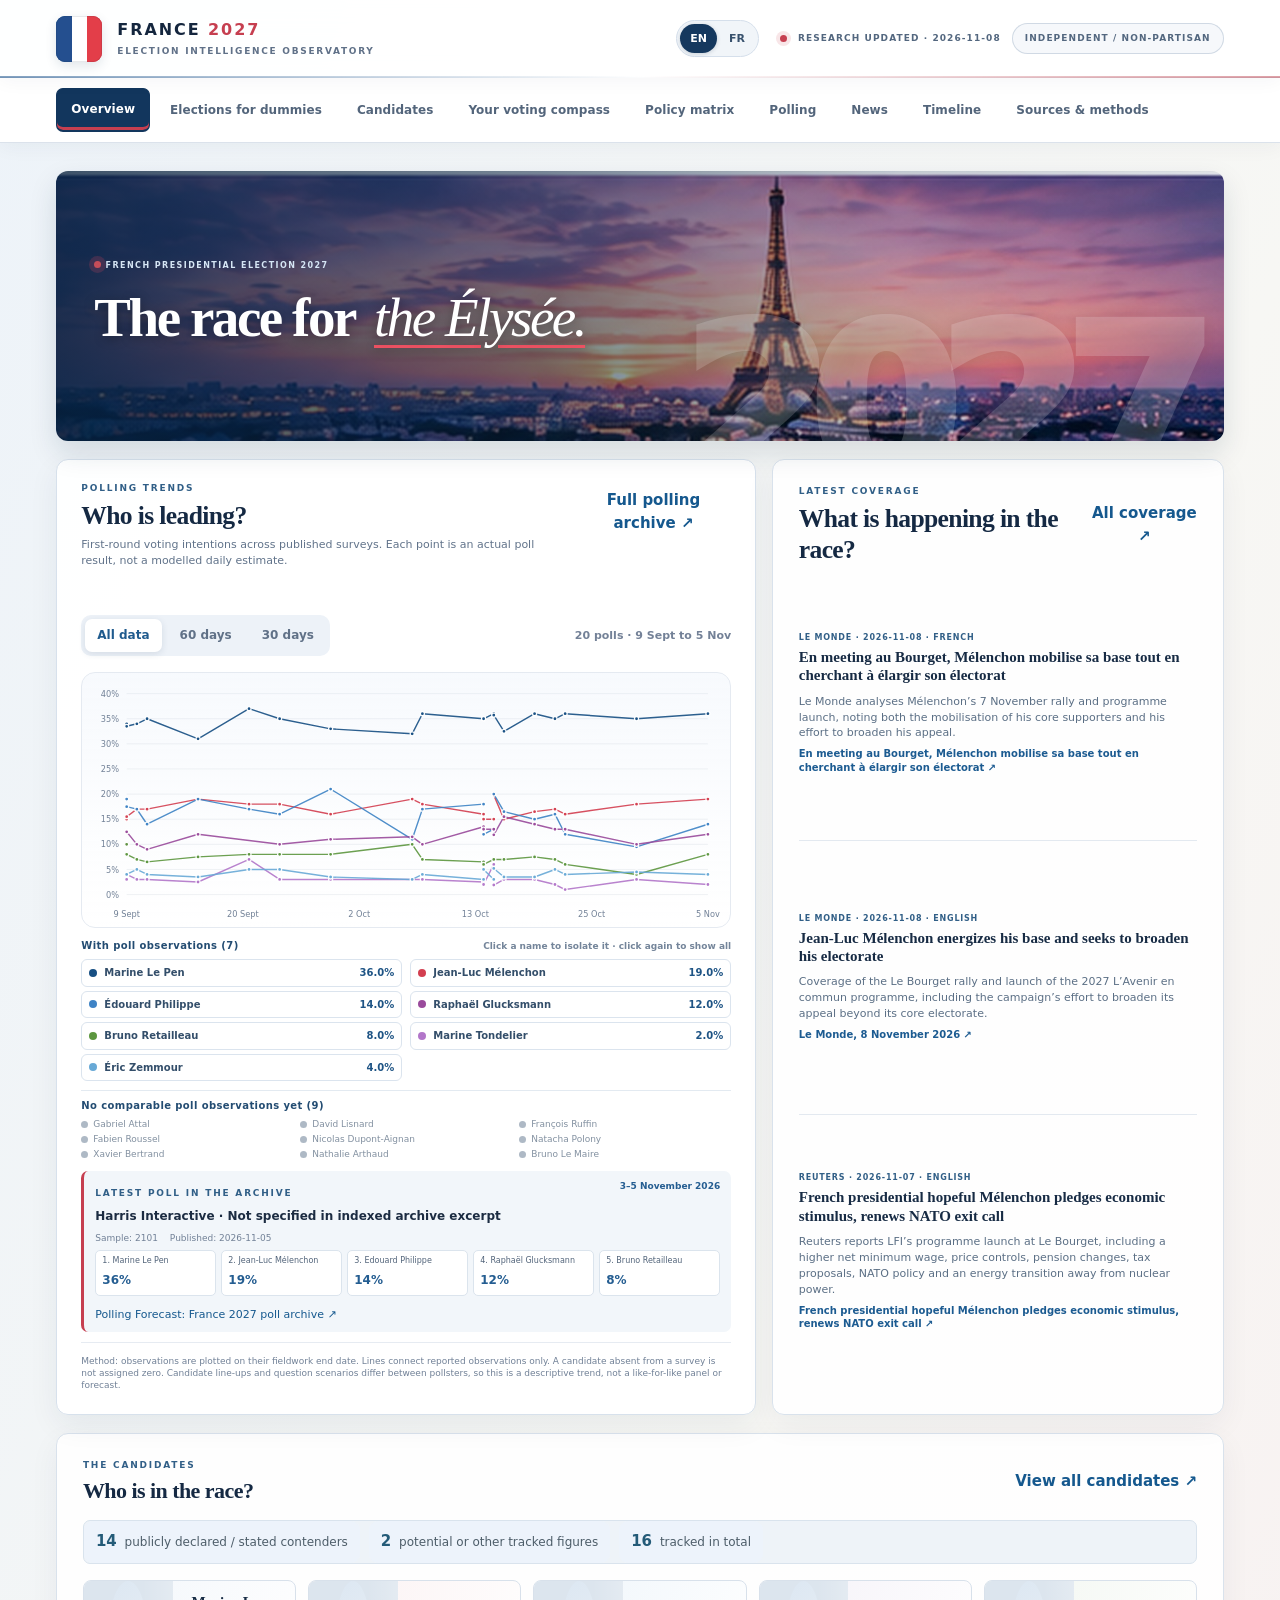
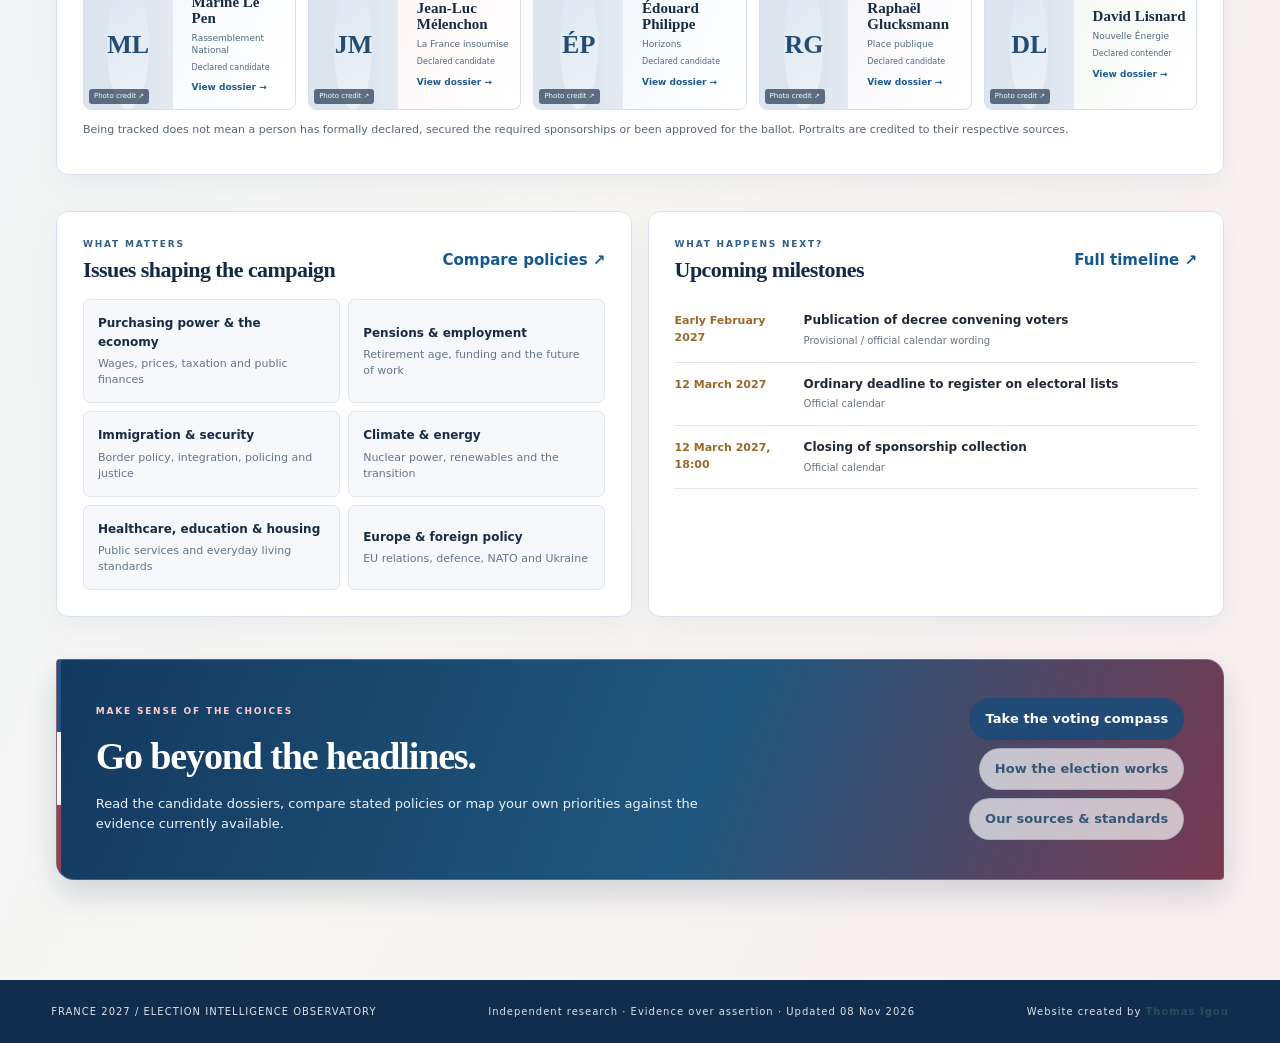
==== index.html @ 443544d3 "Add files via upload" ====
<!doctype html>
<html lang="en">
<head>
<meta charset="utf-8"><meta name="viewport" content="width=device-width,initial-scale=1">
<meta name="theme-color" content="#f3f0e9"><meta name="description" content="Independent, non-partisan research on the 2027 French presidential election.">
<title>France 2027 | Election Intelligence Observatory</title><link rel="stylesheet" href="styles.css">
</head>
<body>
<header class="top"><a class="brand" href="#"><span class="brand-mark" aria-label="French flag"><i></i><i></i><i></i></span><span class="brand-copy">FRANCE <b>2027</b><small>ELECTION INTELLIGENCE OBSERVATORY</small></span></a><div class="top-right"><div class="language-toggle" role="group" aria-label="Language"><button type="button" class="lang-choice active" data-lang="en" aria-pressed="true">EN</button><button type="button" class="lang-choice" data-lang="fr" aria-pressed="false">FR</button></div><span class="live-dot"></span><span class="updated" id="updated">LOADING RESEARCH…</span><span class="top-tag">INDEPENDENT / NON-PARTISAN</span></div></header>
<nav class="nav" aria-label="Main navigation">
<button class="active" data-tab="overview">Overview</button><button data-tab="dummies">Elections for dummies</button><button data-tab="candidates">Candidates</button><button data-tab="compass">Your voting compass</button><button data-tab="policies">Policy matrix</button><button data-tab="polls">Polling</button><button data-tab="news">News</button><button data-tab="timeline">Timeline</button><button data-tab="sources">Sources & methods</button>
</nav>
<main>

<section id="overview" class="page active">
<section class="hero concept-hero"><div class="hero-copy">
<div class="eyebrow"><span class="signal"></span> FRENCH PRESIDENTIAL ELECTION 2027</div>
<h1>The race for <em>the Élysée.</em></h1>
<div class="hero-meta"><span>🇫🇷 FRANCE</span><span id="overview-snapshot">RESEARCH SNAPSHOT · 08 NOV 2026</span><span id="count-candidates">16 candidates tracked</span></div>
<div class="hero-actions"><button class="primary" data-tab="compass">Take the voting compass ↗</button><button class="secondary" data-tab="candidates">Explore candidates</button></div>
<div class="hero-signoff">ANALYSIS. CONTEXT. CLARITY.</div>
</div><div class="hero-visual" aria-label="Paris and the French presidential election">
<div class="hero-visual-caption"><span>PARIS</span><span>THE ROAD TO THE ÉLYSÉE</span></div>
<div class="hero-visual-mark">2027</div>
<div class="hero-visual-bottom"><span>18 APRIL 2027</span><i></i><span>THE FIRST ROUND</span></div>
</div></section>
  <div id="overview-kpis" class="overview-kpis"></div>
<div class="overview-lead-grid">
  <section class="overview-panel overview-poll-chart-panel">
    <div class="section-head"><div><div class="eyebrow">POLLING TRENDS</div><h2>Who is leading?</h2><p class="poll-chart-subtitle">First-round voting intentions across published surveys. Each point is an actual poll result, not a modelled daily estimate.</p></div><button class="text-button" data-tab="polls">Full polling archive ↗</button></div>
    <div class="poll-chart-toolbar"><div class="poll-range-controls" role="group" aria-label="Chart date range"><button class="active" data-poll-range="all">All data</button><button data-poll-range="60">60 days</button><button data-poll-range="30">30 days</button></div><span id="poll-chart-count" class="poll-chart-count"></span></div>
    <div id="overview-poll-chart" class="overview-poll-chart" aria-label="Interactive polling trend chart"></div>
    <div id="overview-poll-legend" class="overview-poll-legend"></div>
    <div id="overview-latest-poll" class="overview-latest-poll"></div>
    <p class="poll-chart-method">Method: observations are plotted on their fieldwork end date. Lines connect reported observations only. A candidate absent from a survey is not assigned zero. Candidate line-ups and question scenarios differ between pollsters, so this is a descriptive trend, not a like-for-like panel or forecast.</p>
  </section>
  <section class="overview-panel overview-lead"><div class="section-head"><div><div class="eyebrow">LATEST COVERAGE</div><h2>What is happening in the race?</h2></div><button class="text-button" data-tab="news">All coverage ↗</button></div><div id="overview-latest" class="overview-latest"></div></section>
</div>

  <section class="overview-panel overview-candidate-panel"><div class="section-head"><div><div class="eyebrow">THE CANDIDATES</div><h2>Who is in the race?</h2></div><button class="text-button" data-tab="candidates">View all candidates ↗</button></div><div id="overview-candidate-summary" class="overview-status-strip"></div><div id="overview-candidates" class="overview-candidates"></div><p class="small muted">Being tracked does not mean a person has formally declared, secured the required sponsorships or been approved for the ballot. Portraits are credited to their respective sources.</p></section>
  <div class="overview-lower-grid">
    <section class="overview-panel"><div class="section-head"><div><div class="eyebrow">WHAT MATTERS</div><h2>Issues shaping the campaign</h2></div><button class="text-button" data-tab="policies">Compare policies ↗</button></div><div class="overview-issues">
      <button data-tab="policies"><b>Purchasing power & the economy</b><span>Wages, prices, taxation and public finances</span></button>
      <button data-tab="policies"><b>Pensions & employment</b><span>Retirement age, funding and the future of work</span></button>
      <button data-tab="policies"><b>Immigration & security</b><span>Border policy, integration, policing and justice</span></button>
      <button data-tab="policies"><b>Climate & energy</b><span>Nuclear power, renewables and the transition</span></button>
      <button data-tab="policies"><b>Healthcare, education & housing</b><span>Public services and everyday living standards</span></button>
      <button data-tab="policies"><b>Europe & foreign policy</b><span>EU relations, defence, NATO and Ukraine</span></button>
    </div></section>
    <section class="overview-panel"><div class="section-head"><div><div class="eyebrow">WHAT HAPPENS NEXT?</div><h2>Upcoming milestones</h2></div><button class="text-button" data-tab="timeline">Full timeline ↗</button></div><div id="overview-events" class="overview-events"></div></section>
  </div>
  <section class="overview-cta"><div><div class="eyebrow">MAKE SENSE OF THE CHOICES</div><h2>Go beyond the headlines.</h2><p>Read the candidate dossiers, compare stated policies or map your own priorities against the evidence currently available.</p></div><div class="overview-cta-actions"><button class="primary" data-tab="compass">Take the voting compass</button><button class="secondary" data-tab="dummies">How the election works</button><button class="secondary" data-tab="sources">Our sources & standards</button></div></section>
</section>
<section id="dummies" class="page"><div class="section-head"><div><div class="eyebrow">THE SHORT VERSION</div><h2>Elections for dummies</h2><p>A plain-English guide for first-time voters and anyone who wants the basics without political jargon.</p></div><span class="pill">Beginner friendly</span></div><article class="card"><h3>1. What is this election?</h3><p>France is choosing its next president. Emmanuel Macron cannot run for a third consecutive term. The president is elected directly by voters, not chosen by parliament.</p><h3>2. How does voting work?</h3><p>It normally takes two rounds. In round one, voters choose from all the candidates. If nobody gets more than half of the valid votes, the two candidates with the most votes go to round two. Everyone votes again, and the candidate with more votes wins.</p><h3>3. When is it?</h3><p>The first round is scheduled for <b>18 April 2027</b> and the second round for <b>2 May 2027</b>. Some overseas French territories vote the day before because of time zones.</p><h3>4. Who is allowed to vote?</h3><p>You must be a French citizen, at least 18 years old by the relevant date, and registered on the electoral roll. The ordinary registration deadline for this election is <b>12 March 2027</b>. Special cases can have different rules.</p><h3>5. Why do candidates need 500 signatures?</h3><p>Before someone can appear on the presidential ballot, they need support from at least 500 elected officials, such as mayors and parliamentarians. These are called <b>parrainages</b> or sponsorships. They must come from at least 30 different departments or overseas territories, and no more than 50 can come from any one of them. A candidate saying “I have 500 promises” is not the same as having 500 signatures officially validated.</p><h3>6. What does the president actually do?</h3><p>The president represents France, appoints the prime minister, has an important role in foreign affairs and defence, can call certain elections, and signs laws. But the president does not govern alone. The government and parliament make laws and manage much of domestic policy. If the president and parliamentary majority come from opposing political camps, they must share power. This is called <b>cohabitation</b>.</p><h3>7. What are the big issues in this campaign?</h3><ul><li><b>Cost of living:</b> wages, prices, taxes and household budgets.</li><li><b>Pensions:</b> when people can retire and how the system is paid for.</li><li><b>Immigration:</b> who can come to France, residency rules and integration.</li><li><b>Security:</b> policing, crime and the justice system.</li><li><b>Climate and energy:</b> nuclear power, renewables, transport and emissions.</li><li><b>Europe and the world:</b> France’s role in the EU, NATO, Ukraine and international conflicts.</li><li><b>Public services:</b> schools, hospitals, housing and transport.</li></ul><h3>8. How do I understand the candidates?</h3><p>Start with what each candidate has actually promised. A party’s old manifesto, a politician’s past job and a new campaign promise are three different things. This observatory labels the evidence and links to the original reporting or documents.</p><h3>9. What do opinion polls tell us?</h3><p>A poll asks a sample of people how they might vote. It is a snapshot, not a prediction. Polls can change, and results depend on who is included in the question, how it is asked and when it is asked. A candidate missing from a poll was not necessarily polling at zero.</p><h3>10. What happens next?</h3><p>Campaigns continue, candidates seek sponsorships, the Constitutional Council publishes the final list, and the official campaign period begins. The final ballot list is not settled until the official process is complete.</p><div class="notice">The guide explains the process, not who anyone should vote for. Dates and rules are based on the French government’s published election calendar and may be updated by official decree.</div><p><a href="https://www.info.gouv.fr/actualite/election-presidentielle-2027" target="_blank" rel="noopener">Read the official government guide ↗</a></p></article></section><section id="candidates" class="page"><div class="section-head"><div><div class="eyebrow">WHO IS RUNNING?</div><h2>Candidate directory</h2><p>Campaign announcements and official ballot qualification are separate. Every prospective candidate must meet the same statutory requirements; the Constitutional Council publishes the definitive list.</p></div></div><input id="candidate-search" class="search" placeholder="Search candidate, party or orientation…" autocomplete="off"><div id="candidate-list" class="candidate-grid"></div></section>
<section id="compass" class="page"><div class="section-head"><div><div class="eyebrow">YOUR PRIORITIES, MAPPED</div><h2>Your voting compass</h2><p>Answer a short set of policy questions to see which tracked candidates have publicly stated positions closest to yours. This is a research tool, not a voting recommendation.</p></div><span class="pill">Evidence-led · Non-partisan</span></div>
<article class="card compass-intro"><h3>How it works</h3><p>Choose the position closest to your view on each issue, then set how important that issue is to you. Candidates are matched only where a relevant, attributable position has been recorded. Unknown positions are left out rather than guessed.</p><p class="muted small">The questionnaire covers the major issues in the election. Candidate matching is calculated only for questions where the observatory has comparable, attributable evidence; evidence gaps are shown openly rather than filled with guesses.</p></article>
<p id="compass-stage-note" class="muted small">Standard compass: 24 questions across all 12 policy areas. You can continue to the full 36-question version when you finish.</p><div id="compass-questions" class="compass-questions"></div><div class="compass-actions"><button id="compass-continue" class="secondary">Continue to the full 36-question compass</button><button id="compass-results" class="primary">Show my matches</button><button id="compass-reset" class="secondary">Reset answers</button></div><div id="compass-output" aria-live="polite"></div>
</section>
<section id="policies" class="page"><div class="section-head"><div><div class="eyebrow">WHAT DO THEY PROPOSE?</div><h2>Policy comparison</h2><p>Compare attributed, sourced positions across policy areas. Empty cells mean evidence has not yet been entered, not that a candidate has no position.</p></div></div><div class="filters policy-filter-toolbar"><label class="policy-select-wrap"><span class="filter-label">FILTER BY POLICY AREA</span><span class="select-control"><span class="filter-icon" aria-hidden="true">▦</span><select id="policy-topic"><option value="">All policy areas</option><option>Economy & taxation</option><option>Employment & pensions</option><option>Immigration & integration</option><option>Security & justice</option><option>Energy & climate</option><option>EU & euro</option><option>Foreign policy & defence</option><option>Education, health & housing</option><option>Institutions</option></select><span class="select-chevron" aria-hidden="true">⌄</span></span></label><label class="policy-search-wrap"><span class="filter-label">SEARCH POSITIONS</span><span class="search-control"><span class="filter-icon" aria-hidden="true">⌕</span><input id="policy-search" placeholder="Search a candidate, issue or proposal…" autocomplete="off"></span></label></div><div id="policy-list" class="table-wrap"></div></section>
<section id="polls" class="page"><div class="section-head"><div><div class="eyebrow">PUBLIC OPINION</div><h2>Polling archive & trends</h2><p>Individual polls are kept separate from polling averages and unlike scenarios are never blended.</p></div></div><div id="poll-trend" class="poll-trend"></div><h3>Individual poll archive</h3><p class="muted small">Historical observations from the project research workbook. Each poll is a specific candidate scenario; blanks mean not tested or not reported, never zero.</p><div id="poll-list" class="table-wrap"></div></section>
<section id="news" class="page"><div class="section-head"><div><div class="eyebrow">THE CAMPAIGN, IN CONTEXT</div><h2>News archive</h2><p>French and English coverage, with publication dates, summaries and links to the original articles.</p></div></div><p class="notice">Coverage is intentionally multi-source: French national and regional reporting, public broadcasters, wire services and international outlets. Articles are linked individually; the outlet directory and editorial checks are explained under Sources & methods.</p><div class="filters"><input id="news-search" placeholder="Search headlines, topics or publishers…"><select id="news-language"><option value="">All languages</option><option>French</option><option>English</option></select></div><div id="news-list" class="news-grid"></div></section>
<section id="timeline" class="page"><div class="section-head"><div><div class="eyebrow">OFFICIAL MILESTONES</div><h2>Election timeline</h2><p>Baseline from the French government's published 2027 election calendar. Provisional dates are labelled.</p></div><a class="source-link" href="https://www.info.gouv.fr/actualite/election-presidentielle-2027" target="_blank" rel="noopener">Official government calendar ↗</a></div><div id="timeline-list" class="timeline"></div></section>
<section id="sources" class="page"><div class="section-head"><div><div class="eyebrow">TRANSPARENCY</div><h2>Sources & methodology</h2><p>Every factual claim should be traceable to its source and date.</p></div></div><div id="source-list" class="source-grid"></div><article class="card" id="editorial-standards"></article><article class="card"><h3>Evidence labels</h3><ul class="rules"><li><b>Official:</b> government, Constitutional Council, candidate's own programme or party document.</li><li><b>Direct statement:</b> speech, debate, interview or social post, with date and context.</li><li><b>News report:</b> journalistic account, attributed to the publisher and journalist where available.</li><li><b>Analysis:</b> interpretation, kept separate from the candidate's own words.</li><li><b>Unverified:</b> not used as an established factual claim.</li></ul><h3>Polling rules</h3><ul class="rules"><li>Store pollster, sponsor, fieldwork dates, sample, method, question wording and candidate scenario.</li><li>Do not treat a tracker snapshot as an individual poll.</li><li>Do not treat a polling average as a poll.</li><li>Missing candidates are null, never zero.</li></ul></article></section>
</main><footer><span>FRANCE 2027 / ELECTION INTELLIGENCE OBSERVATORY</span><span>Independent research · Evidence over assertion · Updated 08 Nov 2026</span><span>Website created by <b>Thomas Igou</b></span></footer>

<script src="app.js?v=20261108-bilingual1" defer></script>
</body></html>
---- styles.css ----
:root{--bg:#080f1b;--panel:#101c2c;--panel2:#142337;--panel3:#192b40;--line:#263b52;--ink:#e8eff7;--muted:#91a4b9;--cyan:#47d7e8;--cyan2:#1ca9c3;--amber:#f3b85c;--red:#ed7777;--green:#5bd2a2;--shadow:0 18px 48px rgba(0,0,0,.24);--radius:16px}
*{box-sizing:border-box}html{scroll-behavior:smooth}body{margin:0;background:radial-gradient(ellipse at 80% -10%,rgba(39,108,144,.17),transparent 38%),var(--bg);color:var(--ink);font:15px/1.55 Inter,ui-sans-serif,system-ui,-apple-system,"Segoe UI",sans-serif}
a{color:var(--cyan);text-decoration:none}a:hover{color:#a1f5fb;text-decoration:underline}button,input,select{font:inherit}
.top{height:76px;padding:0 clamp(18px,4vw,58px);display:flex;align-items:center;justify-content:space-between;border-bottom:1px solid var(--line);background:rgba(8,15,27,.92);position:sticky;top:0;z-index:30;backdrop-filter:blur(18px)}
.brand{display:flex;align-items:center;gap:13px;color:var(--ink);font-size:15px;font-weight:850;letter-spacing:.14em}.brand:hover{text-decoration:none}.brand-mark{display:grid;place-items:center;width:43px;height:43px;border:1px solid var(--cyan);border-radius:12px;color:var(--cyan);font-weight:900;letter-spacing:-.06em;font-size:17px;box-shadow:inset 0 0 18px #47d7e822}.brand-mark span{font-size:10px;color:var(--amber);margin-left:1px}.brand-copy small{display:block;color:var(--muted);font-size:9px;letter-spacing:.18em;margin-top:2px}.brand-copy b{color:var(--cyan)}.top-right{display:flex;align-items:center;gap:10px}.updated,.top-tag{font-size:10px;letter-spacing:.13em;color:var(--muted);font-weight:750}.top-tag{border:1px solid var(--line);padding:7px 10px;border-radius:99px}.live-dot,.signal{display:inline-block;width:7px;height:7px;background:var(--green);border-radius:50%;box-shadow:0 0 12px #5bd2a2}
.nav{display:flex;gap:6px;overflow:auto;padding:12px clamp(18px,4vw,58px);border-bottom:1px solid var(--line);background:#0b1523;scrollbar-width:thin;position:sticky;top:76px;z-index:20}
.nav button{white-space:nowrap;border:1px solid transparent;background:transparent;color:var(--muted);padding:9px 13px;border-radius:9px;font-size:12px;font-weight:750;cursor:pointer}.nav button:hover{background:var(--panel2);color:var(--ink)}.nav button.active{background:#143448;border-color:#246278;color:#8deaf3}
main{max-width:1440px;margin:auto;padding:30px clamp(16px,4vw,58px) 70px}.hero{padding:clamp(28px,5vw,58px);border:1px solid #25475d;border-radius:22px;background:linear-gradient(115deg,#102237 0%,#102b3b 58%,#15263a 100%);position:relative;overflow:hidden;box-shadow:var(--shadow);margin-bottom:24px}.hero:after{content:"2027";position:absolute;right:2%;bottom:-46px;font-size:clamp(110px,20vw,260px);font-weight:950;letter-spacing:-.1em;color:#dffaff08;pointer-events:none}.eyebrow{font-size:10px;font-weight:850;letter-spacing:.19em;color:var(--cyan);text-transform:uppercase}.hero h1{font-size:clamp(34px,5vw,66px);line-height:1.02;letter-spacing:-.055em;max-width:820px;margin:17px 0}.hero h1 em{font-family:Georgia,serif;font-weight:500;color:var(--amber)}.hero p{max-width:720px;color:#b7c9d9;font-size:16px}.hero-meta{display:flex;flex-wrap:wrap;gap:9px;margin-top:24px}.hero-meta span{border:1px solid #35516a;background:#0b1a2b99;border-radius:99px;padding:7px 11px;color:#b5c8d9;font-size:10px;font-weight:750;letter-spacing:.08em}
.page{display:none}.page.active{display:block;animation:rise .22s ease}@keyframes rise{from{opacity:.3;transform:translateY(5px)}to{opacity:1;transform:none}}
.stats{display:grid;grid-template-columns:repeat(4,1fr);gap:13px;margin:20px 0}.stats article,.card,.candidate,.source,.event,.timeline-item{background:linear-gradient(145deg,var(--panel),#0e1928);border:1px solid var(--line);border-radius:var(--radius);box-shadow:0 8px 25px #0002}.stats article{padding:19px;min-height:125px}.stats small{display:block;color:var(--muted);font-size:10px;letter-spacing:.12em;text-transform:uppercase;font-weight:800}.stats strong{display:block;font-size:34px;line-height:1.2;margin:8px 0;color:var(--cyan);letter-spacing:-.05em}.stats span{color:var(--muted);font-size:11px}
.grid{display:grid;gap:14px}.grid.two{grid-template-columns:1fr 1fr}.card{padding:24px;margin:14px 0}.card h2,.section-head h2{font-size:24px;line-height:1.2;letter-spacing:-.035em;margin:5px 0 8px}.card h3{color:var(--ink);margin:18px 0 6px}.card p,.card li{color:#b2c2d1}.section-head{display:flex;justify-content:space-between;align-items:flex-start;gap:16px;margin:24px 0 18px}.section-head p{color:var(--muted);margin:6px 0}.pill,.status{display:inline-flex;align-items:center;border:1px solid #326277;background:#102d3b;color:#8be7ef;border-radius:99px;padding:5px 9px;font-size:9px;font-weight:850;letter-spacing:.1em;text-transform:uppercase}
.notice{padding:15px 17px;border:1px solid #5b4b2d;background:#2b2419;color:#e8cb94;border-radius:12px;margin:14px 0}.event-list{display:grid;gap:10px}.event{padding:12px 14px;background:#132338;box-shadow:none}.event time,.timeline-item time{display:block;color:var(--amber);font-size:10px;font-weight:850;letter-spacing:.12em}.event b{display:block;margin:4px 0}.event small{color:var(--muted)}
.chips{display:flex;flex-wrap:wrap;gap:7px}.chip{border:1px solid var(--line);border-radius:99px;padding:6px 10px;background:#142438;color:#c4d2df;font-size:11px}
.search,.filters input,.filters select{width:100%;background:#0e1a29;border:1px solid var(--line);border-radius:10px;padding:12px 14px;color:var(--ink);outline:none}.search:focus,.filters input:focus,.filters select:focus{border-color:var(--cyan);box-shadow:0 0 0 3px #47d7e81a}.filters{display:grid;grid-template-columns:minmax(200px,1fr) minmax(200px,2fr);gap:10px;margin:14px 0}.candidate-grid,.news-grid{display:grid;grid-template-columns:repeat(2,minmax(0,1fr));gap:13px;margin-top:14px}.candidate{padding:20px;transition:.18s}.candidate:hover{border-color:#3c7284;transform:translateY(-2px)}.candidate h3{font-size:20px;margin:0 0 3px}.candidate .party{color:var(--muted);font-size:12px}.candidate .ballot{font-size:11px;color:var(--amber);margin:8px 0}.candidate p{color:#b5c4d2}.candidate .small,.small{font-size:11px}.muted{color:var(--muted)}.candidate details{border-top:1px solid var(--line);margin-top:14px;padding-top:11px}.candidate summary{cursor:pointer;color:var(--cyan);font-size:12px;font-weight:800;letter-spacing:.04em}.dossier-grid{display:grid;grid-template-columns:1fr 1fr;gap:12px;margin-top:12px}.dossier-block{background:#0b1624;border:1px solid #20364c;border-radius:11px;padding:13px}.dossier-block h4{font-size:10px;color:var(--amber);letter-spacing:.12em;text-transform:uppercase;margin:0 0 7px}.dossier-block p,.dossier-block li{font-size:12px;color:#b6c7d6}.dossier-block ul{padding-left:18px;margin:6px 0}.dossier-position{border-left:2px solid var(--cyan2);padding:2px 0 2px 12px;margin:11px 0}.dossier-position strong{font-size:12px}.dossier-position p{font-size:12px;margin:4px 0;color:#b6c7d6}
.table-wrap{overflow:auto;border:1px solid var(--line);border-radius:12px;margin:14px 0}table{width:100%;border-collapse:collapse;min-width:760px;background:#0e1928}th{background:#16273a;color:#a7c1d3;text-align:left;font-size:10px;letter-spacing:.1em;text-transform:uppercase}td,th{padding:12px;border-bottom:1px solid var(--line);vertical-align:top;font-size:12px}td{color:#c1ceda}tr:hover td{background:#132338}
.poll-trend{display:grid;grid-template-columns:repeat(2,1fr);gap:10px}.trend-note{grid-column:1/-1;padding:13px 16px;background:#13263a;border:1px solid #28485f;border-radius:12px}.trend-note b{display:block;color:var(--cyan)}.trend-note span{color:var(--muted);font-size:11px}.trend-row{background:var(--panel);border:1px solid var(--line);border-radius:12px;padding:13px}.trend-label{display:flex;justify-content:space-between;align-items:center}.trend-label strong{font-size:19px;color:var(--cyan)}.track{height:7px;background:#26394d;border-radius:99px;overflow:hidden;margin:9px 0}.track span{display:block;height:100%;background:linear-gradient(90deg,#1b9fb8,#63e0e7);border-radius:99px}.trend-row small{color:var(--muted);font-size:10px}
.source{padding:18px;margin:12px 0;box-shadow:none}.source h3{margin:5px 0}.source p{color:#b3c2d0;font-size:13px}.timeline-item{padding:18px;margin:12px 0;border-left:3px solid var(--cyan2)}.timeline-item h3{margin:6px 0}.timeline-item p{color:#b5c4d2}
footer{display:flex;justify-content:space-between;gap:15px;padding:24px clamp(18px,4vw,58px);border-top:1px solid var(--line);color:var(--muted);font-size:10px;letter-spacing:.1em}
@media(max-width:850px){.stats{grid-template-columns:repeat(2,1fr)}.grid.two{grid-template-columns:1fr}.candidate-grid,.news-grid{grid-template-columns:1fr}.top-tag{display:none}.poll-trend{grid-template-columns:1fr}.dossier-grid{grid-template-columns:1fr}}
@media(max-width:540px){.top{height:66px}.nav{top:66px}.brand-copy small{font-size:8px}.updated{font-size:8px}.top-right{gap:6px}.hero{padding:26px 20px}.hero p{font-size:14px}.stats article{padding:14px;min-height:110px}.stats strong{font-size:28px}.card{padding:17px}.filters{grid-template-columns:1fr}main{padding-top:18px}footer{display:block}footer span{display:block;margin:5px 0}}


/* Accessible light editorial theme */
:root{color-scheme:light;--bg:#f3f1ec;--panel:#ffffff;--panel2:#f7f5f0;--panel3:#ebe7df;--line:#d8d3ca;--ink:#202a35;--muted:#596675;--cyan:#245b78;--cyan2:#356f8d;--amber:#9b5b16;--red:#a33e3e;--green:#267354;--shadow:0 12px 32px rgba(32,42,53,.08)}
body{background:#f3f1ec;color:#202a35}
a{color:#245b78}a:hover{color:#173e54}
.top{background:#fff;border-bottom:1px solid #d8d3ca}.nav{background:rgba(255,255,255,.96);border-bottom:1px solid #d8d3ca}.nav button{color:#465565}.nav button.active{color:#174c68;border-bottom-color:#245b78}
.hero{background:linear-gradient(120deg,#fff 0%,#e9eef0 100%);border:1px solid #d8dfe1;color:#202a35}.hero p,.hero-meta{color:#526171}.hero h1 em{color:#245b78}.eyebrow,.hero .eyebrow{color:#245b78}.signal,.live-dot{background:#2c805e;box-shadow:0 0 0 4px #2c805e1c}
.card,.stats article,.candidate,.source,.trend-row,.dossier-block{background:#fff;border-color:#d8d3ca;box-shadow:var(--shadow)}.card p,.candidate p,.source p,.timeline-item p{color:#465565}.muted,.small.muted{color:#596675}.pill,.chip{background:#edf2f4;color:#294b5c;border-color:#cbd7dc}.status{background:#f5efe4;color:#835016}.candidate summary{color:#245b78}.dossier-block h4{color:#835016}.dossier-block p,.dossier-block li,.dossier-position p{color:#465565}.dossier-position{border-left-color:#356f8d}
.search,.filters input,.filters select{background:#fff;border-color:#c9c5bd;color:#202a35}.search:focus,.filters input:focus,.filters select:focus{border-color:#356f8d;box-shadow:0 0 0 3px #356f8d22}
table,.table-wrap{background:#fff;border-color:#d8d3ca}th{background:#e9eef0;color:#294b5c}td{color:#354252}tr:hover td{background:#f4f6f6}.trend-note{background:#edf2f4;border-color:#cbd7dc}.trend-note b,.trend-label strong{color:#245b78}.track{background:#e2e5e5}.track span{background:#356f8d}.timeline-item{border-left-color:#356f8d}.notice{background:#f7f3e9;border-color:#e3d4b7;color:#59482f}
footer{background:#fff;border-top-color:#d8d3ca;color:#596675}
button,.secondary{border-color:#bfc8cc;color:#294b5c;background:#edf2f4}.primary{background:#245b78;color:#fff;border-color:#245b78}.primary:hover{background:#17465f}
.compass-intro{margin-bottom:16px}.compass-questions{display:grid;grid-template-columns:1fr 1fr;gap:14px}.compass-question h3{margin:8px 0}.compass-question>p{font-size:13px;color:#596675}.compass-options{display:grid;gap:8px;margin:16px 0}.compass-options label{display:flex;gap:10px;align-items:flex-start;padding:10px 12px;border:1px solid #dedbd4;border-radius:9px;background:#faf9f6;cursor:pointer;color:#344252;font-size:13px}.compass-options label:has(input:checked){border-color:#356f8d;background:#edf3f5}.compass-options input{accent-color:#245b78;margin-top:3px}.importance{display:flex;align-items:center;justify-content:space-between;gap:12px;font-size:12px;font-weight:700;color:#465565}.importance select{padding:7px;border:1px solid #c9c5bd;border-radius:8px;background:#fff;color:#202a35}.compass-actions{display:flex;gap:10px;margin:18px 0}.compass-actions button{padding:12px 18px;border-radius:9px;font-weight:700}.compass-results{margin-top:18px}.match-row{padding:14px 0;border-bottom:1px solid #e3e0d9}.match-head{display:flex;justify-content:space-between;align-items:center;gap:12px}.match-head b{display:block}.match-head small{display:block;color:#596675;font-size:11px}.match-head strong{font-size:22px;color:#245b78}.match-track{height:9px;background:#e5e7e6;border-radius:99px;overflow:hidden;margin:9px 0}.match-track span{display:block;height:100%;background:#356f8d;border-radius:99px}.match-row details{font-size:12px;color:#465565}.match-row summary{cursor:pointer;color:#245b78;font-weight:700}
@media(max-width:850px){.compass-questions{grid-template-columns:1fr}}

/* Final contrast and component pass: light editorial surfaces throughout */
:root{--bg:#f4f2ed;--panel:#ffffff;--panel2:#f7f8f8;--panel3:#e9edef;--line:#d5dadd;--ink:#202a35;--muted:#536171;--cyan:#245b78;--cyan2:#356f8d;--amber:#925414}
body{background:#f4f2ed;color:#202a35}
.brand-mark{display:flex;overflow:hidden;align-items:stretch;justify-content:stretch;width:48px;height:48px;padding:0;border:1px solid #c7d0d4;border-radius:11px;background:#fff;box-shadow:none;gap:0}
.brand-mark i{display:block;flex:1;height:100%}.brand-mark i:nth-child(1){background:#1d4f91}.brand-mark i:nth-child(2){background:#fff}.brand-mark i:nth-child(3){background:#e33b45}
.brand-copy b{color:#245b78}
.nav button.active{background:#eaf0f3;color:#183f55;border:1px solid #c7d5dc;border-bottom:2px solid #245b78;box-shadow:none}
.nav button:focus{outline:none}.nav button:focus-visible{outline:2px solid #648ba0;outline-offset:2px}
.event,.timeline-item{background:#fff!important;color:#202a35!important;border:1px solid #d5dadd!important;box-shadow:0 8px 22px rgba(32,42,53,.06)!important}
.event time,.timeline-item time{color:#895016!important}.event b,.timeline-item h3{color:#202a35!important}.event small,.timeline-item p{color:#536171!important}
.event-list{gap:12px}.event{padding:17px 19px!important;border-radius:14px!important}.timeline-item{border-left:4px solid #356f8d!important}
.card p,.card li,.candidate p,.source p,.dossier-block p,.dossier-block li,.dossier-position p{color:#465565}
.card h3,.candidate h3,.timeline-item h3{color:#202a35}
.eyebrow{color:#245b78!important}.pill{background:#edf2f4;color:#294b5c;border-color:#cbd7dc}
.notice{background:#f8f3e9!important;border-color:#e2d3b8!important;color:#59482f!important}
.compass-question{background:#fff!important}.compass-options label{background:#f8f8f6;color:#344252}.compass-options label:hover{border-color:#9aadb7}.compass-options label:has(input:checked){background:#eaf0f3;border-color:#356f8d}
footer b{color:#294b5c}
@media(max-width:700px){.brand-mark{width:40px;height:40px}.top{gap:10px}.top-right .updated{display:none}.nav{gap:4px}.nav button{padding:8px 10px}}
/* Voting compass required priority controls and programme links */
.importance{display:flex;flex-wrap:wrap;align-items:center;gap:10px;margin-top:18px;padding-top:14px;border-top:1px solid #e4e8eb;color:#253342;font-weight:700}
.importance select{min-width:245px;max-width:100%;padding:10px 12px;border:1px solid #aab8c2;border-radius:8px;background:#fff;color:#243342;font:inherit}
.importance select:invalid{border-color:#b87836;color:#66717b}
.importance-required{display:block;flex-basis:100%;font-size:.78rem;font-weight:500;color:#66717b}
.programme-link{margin:8px 0 14px;padding:10px 12px;background:#f4f6f7;border-left:3px solid #356f8d;border-radius:4px}
.programme-link a{color:#245c78;font-weight:700;text-decoration:underline;text-underline-offset:3px}
.programme-link small{display:block;margin-top:4px;color:#596775;line-height:1.4}
.coming-soon{display:inline-block;color:#596775;font-weight:700}


/* Overview editorial front page */
.overview-intro{display:flex;justify-content:space-between;align-items:flex-end;gap:28px;margin:8px 0 22px}
.overview-intro h2{font-size:clamp(27px,3vw,38px);letter-spacing:-.04em;margin:7px 0 8px;color:#202a35}
.overview-intro p{max-width:760px;margin:0;color:#536171;font-size:16px;line-height:1.6}
.overview-intro-actions,.overview-cta-actions{display:flex;gap:9px;flex-wrap:wrap}
.overview-intro-actions button,.overview-cta-actions button{white-space:nowrap}
.overview-kpis{display:grid;grid-template-columns:repeat(4,minmax(0,1fr));gap:12px;margin-bottom:18px}
.overview-kpi{padding:17px 18px;background:#fff;border:1px solid #d8d3ca;border-radius:14px;box-shadow:0 8px 22px rgba(32,42,53,.045)}
.overview-kpi span{display:block;color:#536171;font-size:12px;font-weight:750;text-transform:uppercase;letter-spacing:.07em}
.overview-kpi strong{display:block;font-size:31px;line-height:1.2;letter-spacing:-.04em;margin:7px 0;color:#245b78}
.overview-kpi small{display:block;color:#687481;line-height:1.4;font-size:11px}
.overview-lead-grid{display:grid;grid-template-columns:minmax(0,1.45fr) minmax(300px,.8fr);gap:16px;margin-bottom:16px}
.overview-panel{background:#fff;border:1px solid #d8d3ca;border-radius:17px;padding:22px;margin-bottom:16px;box-shadow:0 9px 25px rgba(32,42,53,.045);min-width:0}
.overview-panel .section-head{align-items:center;margin-bottom:16px}
.overview-panel .section-head h2{margin:5px 0 0;font-size:22px;letter-spacing:-.025em}
.text-button{border:0;background:transparent;color:#245b78;padding:7px 0;font-weight:800}
.text-button:hover{background:transparent;text-decoration:underline}
.overview-latest{display:grid;grid-template-columns:1fr 1fr;gap:0 18px}
.overview-story{padding:14px 0;border-top:1px solid #e8e5df;min-width:0}
.overview-story.featured{grid-column:1/-1;padding-top:0;border-top:0;padding-bottom:17px}
.overview-story .eyebrow{font-size:10px;letter-spacing:.08em}
.overview-story h3{font-size:16px;line-height:1.35;margin:7px 0;color:#202a35}
.overview-story.featured h3{font-size:21px;max-width:850px}
.overview-story p{font-size:12px;line-height:1.55;color:#536171;margin:7px 0}
.overview-story a{font-size:12px;font-weight:800;color:#245b78}
.overview-poll-row{padding:10px 0;border-bottom:1px solid #ece9e3}
.overview-poll-label{display:flex;justify-content:space-between;align-items:center;gap:10px;font-size:13px}
.overview-poll-label strong{font-size:17px;color:#245b78}
.overview-poll-track{height:8px;background:#edf0f0;border-radius:99px;overflow:hidden;margin:7px 0 4px}
.overview-poll-track span{display:block;height:100%;background:linear-gradient(90deg,#245b78,#5d879b);border-radius:99px}
.overview-poll-row small{font-size:10px;color:#687481}
.overview-polls>p{line-height:1.5;margin:13px 0 0}
.overview-status-strip{display:flex;gap:9px;flex-wrap:wrap;margin:0 0 16px}
.overview-status-strip span{padding:9px 12px;border-radius:9px;background:#f0f3f3;color:#4d5d69;font-size:12px}
.overview-status-strip b{color:#245b78;font-size:15px;margin-right:4px}
.overview-candidates{display:grid;grid-template-columns:repeat(5,minmax(0,1fr));gap:10px}
.overview-person{display:flex;gap:10px;align-items:flex-start;padding:12px;border:1px solid #e1e3e1;border-radius:12px;min-width:0;background:#fcfcfb}
.overview-avatar{width:38px;height:38px;flex:0 0 38px;display:grid;place-items:center;border-radius:50%;background:#e8eef1;color:#245b78;font-weight:850;font-size:12px}
.overview-person>div:last-child{min-width:0}
.overview-person b,.overview-person small,.overview-person span{display:block}
.overview-person b{font-size:12px;line-height:1.3;color:#202a35}
.overview-person small{font-size:10px;color:#596775;margin:3px 0}
.overview-person span{font-size:10px;line-height:1.35;color:#82521d}
.overview-lower-grid{display:grid;grid-template-columns:1fr 1fr;gap:16px}
.overview-issues{display:grid;grid-template-columns:1fr 1fr;gap:8px}
.overview-issues button{display:block;text-align:left;padding:13px;border:1px solid #e2e5e4;border-radius:10px;background:#fafbfa;color:#253342}
.overview-issues button:hover{border-color:#9db1bc;background:#f1f5f6}
.overview-issues b,.overview-issues span{display:block}
.overview-issues b{font-size:12px;margin-bottom:5px}
.overview-issues span{font-size:11px;line-height:1.45;color:#66727d}
.overview-event{display:flex;gap:13px;padding:13px 0;border-bottom:1px solid #e8e5df}
.overview-event time{flex:0 0 116px;color:#895016;font-size:11px;font-weight:800}
.overview-event b,.overview-event small{display:block}
.overview-event b{font-size:12px;color:#202a35;line-height:1.4}
.overview-event small{font-size:10px;color:#687481;margin-top:4px}
.overview-cta{display:flex;align-items:center;justify-content:space-between;gap:24px;padding:24px 26px;border-radius:17px;background:linear-gradient(115deg,#eaf0f2,#f7f7f4);border:1px solid #d5dfe2;margin:4px 0 12px}
.overview-cta h2{font-size:23px;margin:5px 0;color:#202a35;letter-spacing:-.03em}
.overview-cta p{max-width:620px;margin:0;color:#536171;font-size:13px;line-height:1.5}
.overview-cta-actions{justify-content:flex-end;max-width:430px}
@media(max-width:1050px){.overview-candidates{grid-template-columns:repeat(3,minmax(0,1fr))}.overview-intro{align-items:flex-start;flex-direction:column}.overview-cta{align-items:flex-start;flex-direction:column}.overview-cta-actions{justify-content:flex-start;max-width:none}}
@media(max-width:800px){.overview-kpis{grid-template-columns:repeat(2,minmax(0,1fr))}.overview-lead-grid,.overview-lower-grid{grid-template-columns:1fr}.overview-candidates{grid-template-columns:repeat(2,minmax(0,1fr))}}
@media(max-width:520px){.overview-panel{padding:16px}.overview-latest{grid-template-columns:1fr}.overview-story.featured{grid-column:auto}.overview-candidates{grid-template-columns:1fr}.overview-issues{grid-template-columns:1fr}.overview-event{gap:8px}.overview-event time{flex-basis:100px}.overview-kpi{padding:13px}.overview-kpi strong{font-size:26px}.overview-cta{padding:19px}.overview-intro-actions button,.overview-cta-actions button{width:100%}}

.hero{margin-bottom:18px}.hero-actions{display:flex;gap:10px;flex-wrap:wrap;margin-top:18px}.hero-actions button{padding:11px 16px;border-radius:9px;font-weight:750}.hero-actions .secondary{background:#fff}


/* =========================================================
   VISUAL REDESIGN: French editorial palette
   Warm paper, ink, tricolour accents. No cyan-on-black UI.
   ========================================================= */
:root{
 --bg:#f3f0e9;--panel:#fffdf9;--panel2:#f5f1e9;--panel3:#ece6dc;
 --line:#ded7cc;--ink:#202b38;--muted:#657180;
 --cyan:#244f73;--cyan2:#173d5c;--amber:#c68a35;
 --red:#c83d45;--green:#2c8065;--shadow:0 14px 36px rgba(35,42,50,.075);
 --radius:16px;
}
html{scroll-behavior:smooth}
body{background:radial-gradient(ellipse at 95% 0%,rgba(200,61,69,.055),transparent 28%),radial-gradient(ellipse at 0% 30%,rgba(36,79,115,.055),transparent 30%),var(--bg);color:var(--ink)}
a{color:#245b83}a:hover{color:#a52f39}
.top{background:rgba(255,253,249,.94);border-bottom:1px solid var(--line);box-shadow:0 4px 18px rgba(31,40,49,.035)}
.brand{color:var(--ink)}
.brand-mark{display:flex;overflow:hidden;place-items:unset;width:42px;height:42px;border:0;border-radius:10px;box-shadow:0 3px 10px rgba(0,0,0,.12);gap:0}
.brand-mark i{display:block;flex:1;height:100%}
.brand-mark i:nth-child(1){background:#244f8f}
.brand-mark i:nth-child(2){background:#fff}
.brand-mark i:nth-child(3){background:#e33e49}
.brand-copy b{color:#245b83}
.brand-copy small{color:#657180}
.updated,.top-tag{color:#5d6875}
.top-tag{border-color:#d9d2c8;background:#fffdf9}
.live-dot,.signal{background:var(--green);box-shadow:0 0 0 4px rgba(44,128,101,.12)}
.nav{background:rgba(255,253,249,.96);border-bottom:1px solid var(--line);box-shadow:0 5px 16px rgba(31,40,49,.035)}
.nav button{color:#596575}
.nav button:hover{background:#f0ece4;color:#202b38}
.nav button.active{background:#e8eef3;border-color:#c7d4df;color:#183f5f;box-shadow:inset 0 -2px #244f73}
main{padding-top:26px}
.hero{border:1px solid #d7c7b2;background:linear-gradient(112deg,#fffaf1 0%,#f1e6d6 54%,#e9edf0 100%);box-shadow:0 18px 42px rgba(42,43,42,.09);color:#202b38}
.hero:after{color:rgba(36,79,115,.055)}
.hero .eyebrow{color:#a23a40}
.hero .signal{background:#c83d45;box-shadow:0 0 0 4px rgba(200,61,69,.12)}
.hero h1{color:#202b38}
.hero h1 em{color:#a66c20}
.hero p{color:#596575}
.hero-meta span{border-color:#d6c9b8;background:rgba(255,255,255,.58);color:#536171}
button{cursor:pointer;transition:transform .18s ease,box-shadow .18s ease,background .18s ease,border-color .18s ease}
button:hover{transform:translateY(-1px)}
button:active{transform:translateY(0)}
button.primary,.primary{background:#244f73!important;border:1px solid #244f73!important;color:white!important;box-shadow:0 5px 12px rgba(36,79,115,.16)}
button.primary:hover,.primary:hover{background:#173d5c!important}
button.secondary,.secondary{background:#fffdf9!important;border:1px solid #cfc7bc!important;color:#29465e!important}
button.secondary:hover,.secondary:hover{background:#f2eee7!important;border-color:#9baebc!important}
.page.active{animation:pageEnter .36s cubic-bezier(.2,.75,.25,1)}
@keyframes pageEnter{from{opacity:0;transform:translateY(9px)}to{opacity:1;transform:translateY(0)}}
.stats article,.card,.candidate,.source,.event,.timeline-item,.overview-panel,.overview-kpi{
 background:var(--panel);border:1px solid var(--line);box-shadow:var(--shadow);color:var(--ink)
}
.stats article{transition:transform .22s ease,box-shadow .22s ease}
.stats article:hover,.candidate:hover,.source:hover{transform:translateY(-3px);box-shadow:0 17px 34px rgba(35,42,50,.11)}
.stats strong{color:#245b83}
.stats small,.stats span{color:var(--muted)}
.card h2,.section-head h2,.card h3{color:var(--ink)}
.card p,.card li{color:#566372}
.eyebrow{color:#a23a40}
.pill,.status{border-color:#e4d2b7;background:#f7efe2;color:#895b21}
.notice{border-color:#e3c995;background:#fff7e8;color:#76551f}
.event{background:#fffdf9}
.event time,.timeline-item time{color:#9a6829}
input,select,textarea{background:#fffdf9!important;color:#202b38!important;border:1px solid #cfc8bd!important;border-radius:8px}
input:focus,select:focus,textarea:focus{outline:3px solid rgba(36,79,115,.15);border-color:#557b99!important}
footer{background:#202b38;color:#dce2e7;border-top:4px solid #c83d45}
footer span{color:#dce2e7}
.overview-kpi strong{color:#245b83}
.overview-poll-track span{background:linear-gradient(90deg,#244f73,#c68a35)}
.overview-cta{background:linear-gradient(115deg,#f7eadb,#e8edf0);border-color:#d9cabb}
.overview-cta h2{color:#202b38}
.text-button{color:#245b83}
.overview-issues button{background:#faf8f3;border-color:#e2dbd0;color:#253342}
.overview-issues button:hover{border-color:#b5c3cc;background:#eef2f3}
.overview-status-strip span{background:#f0ece4;color:#4d5d69}
.overview-avatar{background:#e8eef3;color:#244f73}
.overview-event time{color:#9a6829}
.compass-options label,.question-option{background:#faf8f3;border-color:#e1d9ce}
.compass-options label:hover,.question-option:hover{background:#f0f3f5;border-color:#aebfcb}
.compass-question{background:#fffdf9}
.match-track{background:#ece8e0}
.match-track span{background:linear-gradient(90deg,#244f73,#c68a35)}
/* Gentle motion for key editorial elements */
.hero{animation:heroReveal .55s ease both}
@keyframes heroReveal{from{opacity:0;transform:translateY(8px)}to{opacity:1;transform:none}}
.hero-meta span{transition:background .2s ease,transform .2s ease}
.hero-meta span:hover{background:#fff;transform:translateY(-2px)}
@media(prefers-reduced-motion:reduce){*,*::before,*::after{scroll-behavior:auto!important;animation-duration:.01ms!important;animation-iteration-count:1!important;transition-duration:.01ms!important}}


/* Brighter editorial colour system and hero polling visual */
:root{
 --bg:#f7f8fc;--panel:#ffffff;--panel2:#f3f6fb;--panel3:#eaf0f8;
 --line:#dce3ed;--ink:#1c2c42;--muted:#65758b;
 --cyan:#245c91;--cyan2:#183f69;--amber:#e4a13b;
 --red:#d94a55;--green:#239b7a;--shadow:0 14px 34px rgba(33,57,87,.075);
}
body{background:radial-gradient(ellipse at 92% 3%,rgba(255,191,105,.19),transparent 27%),radial-gradient(ellipse at 3% 20%,rgba(102,164,225,.16),transparent 28%),radial-gradient(ellipse at 88% 60%,rgba(222,105,117,.07),transparent 25%),#f7f8fc;color:#1c2c42}
.top,.nav{background:rgba(255,255,255,.96);border-color:#dce3ed}
.hero{background:linear-gradient(112deg,#fff5e8 0%,#f8e9d8 34%,#e9f2fb 72%,#f8e8ea 100%);border-color:#e6d4bf;box-shadow:0 18px 45px rgba(49,68,94,.10)}
.hero .eyebrow{color:#b43f4c}
.hero h1 em{color:#c17b20}
.nav button.active{background:#e6f0fb;border-color:#b9d1e8;color:#174a78;box-shadow:inset 0 -2px #2b6da2}
button.primary,.primary{background:linear-gradient(135deg,#245d91,#347fb0)!important;border-color:#245d91!important}
button.secondary,.secondary{background:#fff!important;border-color:#cbd8e6!important;color:#294d70!important}
.overview-panel,.overview-kpi{border-color:#dce3ed;box-shadow:0 12px 30px rgba(37,60,88,.065)}
.overview-kpi strong{color:#2868a1}
.overview-cta{background:linear-gradient(110deg,#fff0df,#e9f2fc 65%,#f9e9eb);border-color:#e2d7ce}
.overview-avatar{background:#e6f0fb;color:#245d91}
.overview-status-strip span{background:#edf3fb}
.overview-poll-chart-panel{padding:26px 28px 23px;background:linear-gradient(160deg,#fff 0%,#fff 72%,#f7faff 100%)}
.overview-poll-chart-panel .section-head{align-items:flex-start}
.poll-chart-subtitle{margin:7px 0 0;color:#66768b;font-size:13px;line-height:1.5;max-width:760px}
.poll-chart-toolbar{display:flex;align-items:center;justify-content:space-between;gap:12px;margin:16px 0 8px}
.poll-range-controls{display:flex;gap:6px;padding:4px;background:#edf2f8;border-radius:10px}
.poll-range-controls button{border:0;background:transparent;color:#607187;padding:7px 12px;border-radius:7px;font-size:12px;font-weight:750}
.poll-range-controls button.active{background:#fff;color:#205b8e;box-shadow:0 2px 7px rgba(35,60,90,.12)}
.poll-chart-count{font-size:11px;color:#738197;font-weight:700}
.overview-poll-chart{width:100%;overflow:hidden;border:1px solid #e1e7ef;border-radius:14px;background:linear-gradient(180deg,#fcfdff,#f8fbff);padding:8px 8px 0}
.poll-trend-svg{display:block;width:100%;height:auto;min-height:240px}
.poll-gridline{stroke:#e2e8f0;stroke-width:1.2}
.poll-axis-label{font-size:13px;fill:#718096;font-family:inherit}
.poll-series{filter:drop-shadow(0 1px 1px rgba(30,50,75,.12))}
.overview-poll-legend{display:flex;flex-wrap:wrap;gap:8px;margin:14px 0 17px}
.poll-legend-item{display:inline-flex;align-items:center;gap:7px;padding:7px 10px;border:1px solid #e0e6ee;border-radius:99px;background:#fff;color:#41536a;font-size:11px;font-weight:700}
.poll-legend-item i{width:9px;height:9px;border-radius:50%;background:var(--poll-color);display:inline-block}
.poll-legend-item.is-hidden{opacity:.4;text-decoration:line-through}
.latest-poll-heading{display:flex;justify-content:space-between;align-items:flex-start;gap:14px}
.latest-poll-heading h3{font-size:16px;margin:5px 0;color:#1c2c42}
.latest-poll-heading>strong{color:#245d91;font-size:12px;text-align:right}
.latest-poll-meta{display:flex;gap:14px;flex-wrap:wrap;color:#718096;font-size:11px;margin:2px 0 12px}
.latest-poll-leaders{display:grid;grid-template-columns:repeat(5,minmax(0,1fr));gap:8px}
.latest-poll-leaders>div{display:flex;flex-direction:column;gap:5px;background:#f1f6fc;border:1px solid #e0eaf5;border-radius:10px;padding:10px;min-width:0}
.latest-poll-leaders span{font-size:11px;line-height:1.3;color:#52647a}
.latest-poll-leaders b{font-size:20px;color:#245d91}
.latest-poll-source{margin-top:10px;font-size:11px}
.poll-chart-method{margin:15px 0 0;color:#778397;font-size:11px;line-height:1.55;border-top:1px solid #e6ebf2;padding-top:12px}
@media(max-width:760px){.overview-poll-chart-panel{padding:18px 14px}.latest-poll-leaders{grid-template-columns:repeat(2,minmax(0,1fr))}.latest-poll-heading{flex-direction:column}.latest-poll-heading>strong{text-align:left}.poll-trend-svg{min-height:180px}.poll-chart-toolbar{align-items:flex-start;flex-direction:column}}


/* Refined tricolour finish: restrained colour, softer surfaces, quieter controls */
:root{
 --fr-blue:rgba(38,91,145,.92);
 --fr-red:rgba(190,67,79,.88);
 --fr-white:rgba(255,255,255,.92);
 --line:#e2e6ed;
}
body{
 background:
  radial-gradient(ellipse at 4% 9%,rgba(43,103,166,.075),transparent 31%),
  radial-gradient(ellipse at 96% 12%,rgba(202,69,83,.065),transparent 29%),
  linear-gradient(180deg,#fafbfe 0%,#f5f7fb 100%);
}
.top:after{
 content:"";display:block;height:2px;
 background:linear-gradient(90deg,rgba(38,91,145,.58),rgba(255,255,255,.9) 50%,rgba(190,67,79,.5));
 position:absolute;left:0;right:0;bottom:-1px;pointer-events:none;
}
.hero{
 background:
  linear-gradient(105deg,rgba(38,91,145,.09),rgba(255,255,255,.78) 48%,rgba(190,67,79,.075)),
  #fff;
 border-color:rgba(189,199,213,.7);
}
.overview-panel,.overview-kpi{
 background:rgba(255,255,255,.94);
 border-color:rgba(216,224,234,.9);
}
.overview-cta{
 position:relative;overflow:hidden;
 background:linear-gradient(105deg,rgba(38,91,145,.095),rgba(255,255,255,.93) 48%,rgba(190,67,79,.085));
 border:1px solid rgba(213,220,230,.95);
 box-shadow:0 12px 30px rgba(37,60,88,.055);
}
.overview-cta:before{
 content:"";position:absolute;left:0;top:0;bottom:0;width:4px;
 background:linear-gradient(180deg,rgba(38,91,145,.8) 0 33%,rgba(255,255,255,.95) 33% 66%,rgba(190,67,79,.75) 66%);
}
.overview-cta-actions{
 display:flex;align-items:center;justify-content:flex-end;gap:9px;max-width:470px;
}
.overview-cta-actions button{
 appearance:none!important;
 display:inline-flex;align-items:center;justify-content:center;
 min-height:42px;padding:9px 15px!important;
 border-radius:999px!important;
 font-family:inherit;font-size:13px!important;font-weight:700!important;
 letter-spacing:.005em;line-height:1.25;
 white-space:normal;box-shadow:none!important;
 transition:background .18s ease,border-color .18s ease,color .18s ease,transform .18s ease;
}
.overview-cta-actions button.primary{
 color:#fff!important;
 background:rgba(31,75,119,.94)!important;
 border:1px solid rgba(31,75,119,.72)!important;
}
.overview-cta-actions button.primary:hover{
 background:#183f66!important;transform:translateY(-1px);
}
.overview-cta-actions button.secondary{
 color:#345775!important;
 background:rgba(255,255,255,.68)!important;
 border:1px solid rgba(105,137,166,.32)!important;
}
.overview-cta-actions button.secondary:hover{
 background:rgba(226,237,248,.82)!important;
 border-color:rgba(57,105,151,.48)!important;transform:translateY(-1px);
}
.overview-poll-chart-panel{
 background:linear-gradient(125deg,rgba(38,91,145,.025),rgba(255,255,255,.98) 35%,rgba(190,67,79,.025));
}
.overview-poll-chart{
 background:linear-gradient(180deg,rgba(246,249,253,.85),rgba(255,255,255,.95));
 border-color:#e5eaf1;
}
.poll-gridline{stroke:rgba(112,130,153,.17);stroke-width:1}
.poll-series{stroke-width:2.25;filter:none;opacity:.9}
.poll-trend-svg circle{r:3.2;opacity:.95}
.poll-legend-item{
 border-color:rgba(210,220,232,.85);background:rgba(255,255,255,.8);
 font-size:10.5px;padding:6px 9px;
}
.poll-legend-item:hover{background:#f1f5fa;border-color:#b9c9da}
.latest-poll-leaders>div{
 background:linear-gradient(140deg,rgba(38,91,145,.055),rgba(255,255,255,.95));
 border-color:rgba(215,224,235,.9);
}
.latest-poll-leaders>div:nth-child(2n){
 background:linear-gradient(140deg,rgba(190,67,79,.045),rgba(255,255,255,.96));
}
@media(max-width:760px){
 .overview-cta-actions{justify-content:flex-start}
 .overview-cta-actions button{width:auto;flex:1 1 100%}
}


/* Overview composition: use the full canvas and arrange coverage horizontally */
.overview-lead-grid{
 display:grid;grid-template-columns:minmax(0,1fr);gap:16px;margin-bottom:16px;
}
.overview-lead{width:100%;min-width:0}
.overview-latest{
 display:grid;grid-template-columns:repeat(4,minmax(0,1fr));gap:0 20px;align-items:stretch;
}
.overview-story{
 padding:13px 14px 12px;border-top:1px solid rgba(104,128,154,.18);
 border-left:1px solid rgba(104,128,154,.13);min-width:0;
}
.overview-story:nth-child(4n+1){border-left:0;padding-left:0}
.overview-story.featured{
 grid-column:span 1;padding:13px 14px 12px;border-top:1px solid rgba(104,128,154,.18);
 border-left:1px solid rgba(104,128,154,.13);background:linear-gradient(155deg,rgba(42,100,158,.075),rgba(255,255,255,.3));
 border-radius:12px 0 0 12px;
}
.overview-story.featured h3{font-size:17px;line-height:1.3;max-width:none}
.overview-story h3{font-size:14px;line-height:1.35}
.overview-story p{font-size:11px;line-height:1.5}
.overview-story a{font-size:11px}
@media(max-width:1000px){
 .overview-latest{grid-template-columns:repeat(2,minmax(0,1fr))}
 .overview-story:nth-child(odd){border-left:0;padding-left:0}
 .overview-story:nth-child(even){border-left:1px solid rgba(104,128,154,.13)}
 .overview-story.featured{grid-column:span 1}
}
@media(max-width:600px){
 .overview-latest{grid-template-columns:1fr}
 .overview-story,.overview-story.featured{border-left:0;padding:14px 0;border-radius:0}
}
/* Richer but restrained tricolour above the fold */
.hero{
 background:
  radial-gradient(ellipse at 9% 15%,rgba(47,104,163,.18),transparent 42%),
  radial-gradient(ellipse at 88% 78%,rgba(193,66,80,.15),transparent 43%),
  linear-gradient(108deg,rgba(225,235,246,.94) 0%,rgba(255,255,255,.91) 46%,rgba(248,229,231,.92) 100%);
 border:1px solid rgba(177,193,211,.78);
 box-shadow:0 20px 52px rgba(38,65,96,.095);
}
.hero:after{
 color:rgba(49,78,111,.065);
 text-shadow:8px 0 0 rgba(190,67,79,.018);
}
.hero .eyebrow{color:#315f87}
.hero .signal{background:#c64d59;box-shadow:0 0 0 4px rgba(198,77,89,.12)}
.hero h1{color:#202d3d}
.hero h1 em{color:#b9772b}
.hero p{color:#52657b}
.hero-meta span{
 background:rgba(255,255,255,.48);border-color:rgba(120,145,171,.30);color:#4f6278;
 backdrop-filter:blur(5px);
}
.hero-actions .primary{
 background:rgba(37,94,145,.94)!important;border-color:rgba(37,94,145,.75)!important;
 box-shadow:0 6px 16px rgba(37,94,145,.16)!important;
}
.hero-actions .secondary{
 background:rgba(255,255,255,.62)!important;border-color:rgba(94,131,169,.34)!important;
 color:#345a7c!important;
}
.hero-actions .secondary:hover{background:rgba(255,255,255,.88)!important}
body{
 background:
  radial-gradient(ellipse at 0% 5%,rgba(62,116,174,.09),transparent 34%),
  radial-gradient(ellipse at 100% 9%,rgba(196,77,89,.075),transparent 32%),
  linear-gradient(180deg,#f5f7fb 0%,#f8f9fc 60%,#f4f6fa 100%);
}
.overview-kpi{
 background:linear-gradient(145deg,rgba(255,255,255,.97),rgba(242,247,252,.95));
}
.overview-kpi:nth-child(2n){
 background:linear-gradient(145deg,rgba(255,255,255,.97),rgba(250,242,243,.92));
}


/* No-gold rule: the entire interface uses French blue, white, red and cool neutrals */
:root{--amber:#245c91!important}
.hero h1 em{color:#245c91!important}
.hero{border-color:rgba(177,193,211,.78)!important}
.hero-meta span,.top-tag{border-color:rgba(120,145,171,.30)!important}
.nav button:hover{background:#eef3f8!important;color:#20364d!important}
.pill,.status{
 background:rgba(36,92,145,.08)!important;
 border-color:rgba(36,92,145,.22)!important;
 color:#245c91!important;
}
.notice{
 background:rgba(36,92,145,.055)!important;
 border-color:rgba(36,92,145,.20)!important;
 color:#38536d!important;
}
.event time,.timeline-item time{color:#245c91!important}
.importance select:invalid{border-color:#9aafc2!important}
.overview-cta{background:linear-gradient(110deg,rgba(36,92,145,.09),rgba(255,255,255,.88) 52%,rgba(190,67,79,.075))!important;border-color:#d7e0e9!important}
.overview-issues button:hover{background:#eef3f8!important;border-color:#b9cbdc!important}
.compass-options label:has(input:checked),.question-option:has(input:checked){background:rgba(36,92,145,.09)!important;border-color:#8daecb!important}
.match-track span,.overview-poll-track span{background:linear-gradient(90deg,#245c91,#c84b59)!important}
.hero .eyebrow,.eyebrow{color:#315f87!important}
.hero .signal{background:#c64d59!important}


/* =========================================================
   CONCEPT B: THE RACE FOR THE ÉLYSÉE
   Bold editorial identity, French tricolour, no gold/orange.
   ========================================================= */
:root{
 --bg:#f1f4f8;--panel:#fff;--panel2:#f7f9fc;--panel3:#e8eef5;
 --line:#d6dfeb;--ink:#14263e;--muted:#586b82;
 --cyan:#174f83;--cyan2:#2878b7;--amber:#174f83;
 --red:#c63f50;--green:#28775d;
 --shadow:0 16px 42px rgba(17,43,73,.09);--radius:16px;
 color-scheme:light;
}
*{box-sizing:border-box}
html{scroll-behavior:smooth}
body{
 color:var(--ink);
 background:
  radial-gradient(ellipse at 0% 10%,rgba(35,102,166,.10),transparent 34%),
  radial-gradient(ellipse at 100% 16%,rgba(198,63,80,.085),transparent 32%),
  linear-gradient(180deg,#f3f6fa 0%,#f7f8fb 48%,#eef2f7 100%);
 font-family:Inter,"Aptos",ui-sans-serif,system-ui,-apple-system,"Segoe UI",sans-serif;
}
a{color:#15588e}a:hover{color:#c63f50}
.top{
 height:78px;padding:0 clamp(18px,4.4vw,72px);
 background:rgba(255,255,255,.94);border-bottom:1px solid #dbe2eb;
 box-shadow:0 3px 18px rgba(16,42,70,.045);backdrop-filter:blur(16px)
}
.brand{gap:15px;color:#14263e;letter-spacing:.12em;font-size:16px}
.brand-mark{
 width:46px;height:46px;border:0;border-radius:9px;
 background:linear-gradient(90deg,#174f83 0 33.33%,#fff 33.33% 66.66%,#c63f50 66.66%);
 box-shadow:0 4px 12px rgba(18,49,82,.12);position:relative
}
.brand-mark:after{content:"";position:absolute;inset:0;border:1px solid rgba(20,38,62,.10);border-radius:9px}
.brand-copy b{color:#c63f50}
.brand-copy small{color:#607188;font-size:9px;letter-spacing:.19em}
.top-right{gap:11px}
.updated,.top-tag{color:#53677f;font-size:9px;letter-spacing:.12em}
.top-tag{border:1px solid #d8e1eb;background:#f6f8fb;padding:8px 12px}
.live-dot,.signal{background:#c63f50;box-shadow:0 0 0 4px rgba(198,63,80,.13)}
.nav{
 top:78px;padding:10px clamp(18px,4.4vw,72px);
 gap:5px;background:rgba(255,255,255,.96);border-bottom:1px solid #dbe2eb;
 box-shadow:0 5px 18px rgba(17,43,73,.045)
}
.nav button{
 border:1px solid transparent;border-radius:7px;color:#53657b;
 padding:11px 14px;font-size:12px;font-weight:780;letter-spacing:.005em
}
.nav button:hover{background:#edf3f9;color:#174f83}
.nav button.active{
 background:#12365d;color:#fff;border-color:#12365d;
 box-shadow:inset 0 -3px 0 #c63f50
}
main{max-width:1600px;padding:28px clamp(18px,4.4vw,72px) 76px}
.page.active{animation:editorial-rise .25s ease}
@keyframes editorial-rise{from{opacity:.45;transform:translateY(7px)}to{opacity:1;transform:none}}
/* Homepage masthead */
.concept-hero{
 display:grid;grid-template-columns:minmax(310px,.82fr) minmax(480px,1.18fr);
 gap:clamp(22px,3vw,48px);align-items:stretch;
 padding:clamp(28px,4vw,56px);
 min-height:470px;margin:0 0 20px;
 color:#fff;border:0;border-radius:4px 24px 4px 24px;overflow:hidden;
 position:relative;
 background:
  linear-gradient(112deg,rgba(10,39,74,.98) 0%,rgba(16,57,99,.97) 43%,rgba(17,56,92,.91) 67%,rgba(136,44,65,.90) 100%);
 box-shadow:0 22px 55px rgba(17,43,73,.20)
}
.concept-hero:before{
 content:"";position:absolute;inset:0;pointer-events:none;opacity:.55;
 background:
  linear-gradient(116deg,transparent 0 54%,rgba(255,255,255,.07) 54% 62%,transparent 62%),
  linear-gradient(116deg,transparent 0 70%,rgba(255,255,255,.09) 70% 77%,transparent 77%),
  radial-gradient(ellipse at 84% 15%,rgba(255,255,255,.17),transparent 38%);
}
.concept-hero:after{
 content:"2027";position:absolute;right:35%;bottom:-.32em;
 color:rgba(255,255,255,.055);font-size:clamp(150px,24vw,360px);
 font-weight:950;line-height:1;letter-spacing:-.11em;pointer-events:none
}
.hero-copy,.hero-poll-wrap{position:relative;z-index:1;min-width:0}
.hero-copy{display:flex;flex-direction:column;align-items:flex-start;justify-content:center}
.hero .eyebrow{color:#d9e8f7;letter-spacing:.18em;font-size:10px}
.hero .signal{background:#f04c5d;box-shadow:0 0 0 5px rgba(240,76,93,.18)}
.hero h1{
 max-width:650px;margin:23px 0 18px;color:#fff;
 font-family:Georgia,"Times New Roman",serif;font-size:clamp(48px,6.2vw,88px);
 font-weight:600;line-height:.92;letter-spacing:-.055em
}
.hero h1 em{color:#fff;font-style:italic;font-weight:400;text-decoration:underline;text-decoration-color:#df5362;text-decoration-thickness:3px;text-underline-offset:10px}
.hero-copy>p{max-width:560px;color:#d7e3ef;font-size:clamp(15px,1.35vw,19px);line-height:1.55;margin:0}
.hero-meta{margin-top:25px;gap:8px}
.hero-meta span{
 color:#e1eaf4;border:1px solid rgba(255,255,255,.22);
 background:rgba(255,255,255,.09);padding:8px 11px;border-radius:3px;
 font-size:9px;letter-spacing:.09em;backdrop-filter:blur(6px)
}
.hero-actions{display:flex;flex-wrap:wrap;gap:10px;margin-top:24px}
.hero-actions button,.primary,.secondary{
 min-height:43px;padding:11px 17px;border-radius:4px;font-weight:800;
 font-size:12px;letter-spacing:.015em;transition:transform .16s,background .16s,box-shadow .16s
}
.hero-actions button:hover,.primary:hover,.secondary:hover{transform:translateY(-2px)}
.hero-actions .primary,.primary{
 background:#d94152!important;color:#fff!important;border:1px solid #d94152!important;
 box-shadow:0 8px 20px rgba(8,23,44,.18)!important
}
.hero-actions .primary:hover,.primary:hover{background:#bd3042!important}
.hero-actions .secondary,.secondary{
 background:rgba(255,255,255,.08)!important;color:#fff!important;
 border:1px solid rgba(255,255,255,.55)!important
}
.hero-actions .secondary:hover{background:rgba(255,255,255,.18)!important}
.hero-signoff{margin-top:25px;color:#b9cde0;font-size:9px;font-weight:850;letter-spacing:.22em}
.hero-poll-wrap{display:flex;align-items:center}
.hero-poll{
 width:100%;margin:0;padding:20px 20px 17px;border:1px solid rgba(255,255,255,.7);
 border-radius:12px;background:rgba(255,255,255,.97);color:#172b44;
 box-shadow:0 18px 45px rgba(5,20,40,.23);backdrop-filter:blur(14px)
}
.hero-poll .section-head{margin:0 0 10px;align-items:center}
.hero-poll .section-head h2{font-family:Georgia,"Times New Roman",serif;font-size:25px;color:#14263e}
.hero-poll .section-head p{font-size:11px;color:#61738a;line-height:1.4}
.hero-poll .eyebrow{color:#c63f50}
.hero-poll .text-button{color:#174f83}
.hero-poll .poll-chart-toolbar{display:flex;justify-content:space-between;gap:10px;align-items:center;margin:8px 0}
.hero-poll .poll-range-controls{display:flex;gap:5px;flex-wrap:wrap}
.hero-poll .poll-range-controls button{
 background:#f0f3f7;border:1px solid #dbe2eb;color:#50647d;
 border-radius:99px;padding:6px 10px;font-size:10px;font-weight:750
}
.hero-poll .poll-range-controls button.active{background:#12365d;border-color:#12365d;color:#fff}
.hero-poll .poll-chart-count{color:#6b7c90;font-size:10px}
.hero-poll .overview-poll-chart{min-height:225px}
.hero-poll .overview-poll-legend{display:flex;flex-wrap:wrap;gap:7px 14px;margin-top:7px}
.hero-poll .overview-poll-legend>*{font-size:10px;color:#52657b}
.hero-poll .overview-latest-poll{margin-top:8px}
.hero-poll .poll-chart-method{font-size:9px;line-height:1.4;color:#748397;margin:10px 0 0}
.hero-poll .overview-latest-poll{background:#f4f7fa;border-left:3px solid #c63f50;padding:9px 12px;border-radius:0 5px 5px 0;color:#42566e}
/* Main overview modules */
.overview-kpis,.overview-kpis>*{min-width:0}
.overview-kpis{display:grid;grid-template-columns:repeat(4,minmax(0,1fr));gap:10px;margin:18px 0 24px}
.overview-kpi,.overview-kpis article,.overview-kpis>div{
 background:linear-gradient(145deg,#fff,#f1f5fa);border:1px solid #d8e1eb;
 border-radius:9px;box-shadow:0 8px 22px rgba(17,43,73,.055)
}
.overview-panel,.card,.candidate,.source,.event,.timeline-item,.trend-row{
 background:rgba(255,255,255,.94);border:1px solid #d9e2ec;
 border-radius:12px;box-shadow:0 10px 30px rgba(17,43,73,.055);color:#172b44
}
.overview-panel{padding:clamp(17px,2vw,27px);margin:18px 0}
.section-head{margin:0 0 17px}
.section-head h2,.card h2{font-family:Georgia,"Times New Roman",serif;font-size:clamp(24px,2.2vw,32px);font-weight:600;letter-spacing:-.025em;color:#152943}
.section-head p{color:#61738a}
.eyebrow{color:#c63f50;font-size:9px;letter-spacing:.2em}
.text-button,.candidate summary{color:#15588e}
.text-button:hover,.candidate summary:hover{color:#c63f50}
.overview-lead-grid{display:grid;grid-template-columns:1fr;gap:16px}
.overview-latest{display:grid;grid-template-columns:repeat(4,minmax(0,1fr));gap:0 18px}
.overview-story{padding:14px;border-top:1px solid #e1e7ee;border-left:1px solid #e1e7ee;min-width:0}
.overview-story:nth-child(4n+1){border-left:0;padding-left:0}
.overview-story.featured{background:linear-gradient(140deg,#edf4fb,#fff);border-radius:7px 0 0 7px}
.overview-story h3{font-family:Georgia,"Times New Roman",serif;font-size:17px;line-height:1.22;color:#172b44}
.overview-story p{color:#586b82;font-size:12px}
.overview-story a{color:#15588e;font-size:11px}
.overview-status-strip{background:#eef3f8;border:1px solid #d9e3ed;border-radius:7px}
.overview-candidates{display:grid;grid-template-columns:repeat(4,minmax(0,1fr));gap:10px}
.overview-candidates>*{border-radius:8px!important;border:1px solid #d8e1eb!important;box-shadow:none!important}
.overview-issues{display:grid;grid-template-columns:repeat(2,minmax(0,1fr));gap:8px}
.overview-issues button{background:#f6f8fb;border:1px solid #dfe6ee;border-radius:7px;color:#172b44;text-align:left;padding:14px}
.overview-issues button:hover{background:#edf3f9;border-color:#9fb8d0}
.overview-issues button span{color:#63758a}
.overview-events .event{background:#f7f9fc;border:1px solid #e0e7ef}
.overview-cta{
 display:grid;grid-template-columns:1fr auto;gap:28px;align-items:center;
 background:linear-gradient(110deg,#12365d 0%,#174f83 66%,#7f2f48 100%);
 border:0;border-radius:4px 18px 4px 18px;padding:clamp(24px,3vw,40px);
 color:#fff;margin:24px 0;box-shadow:0 16px 40px rgba(17,43,73,.15)
}
.overview-cta h2{font-family:Georgia,serif;font-size:clamp(25px,3vw,38px);color:#fff;margin:8px 0}
.overview-cta p{color:#d9e5f0;max-width:650px}
.overview-cta .eyebrow{color:#ffb5bd}
.overview-cta-actions{display:flex;flex-wrap:wrap;gap:8px;max-width:410px}
.overview-cta-actions .secondary{background:rgba(255,255,255,.1)!important;border-color:rgba(255,255,255,.4)!important;color:#fff!important}
/* All inner sections: editorial white cards, cool-blue tables, red only as an accent */
.page:not(#overview){padding-top:10px}
.page:not(#overview)>.section-head{padding:18px 0 14px;border-bottom:1px solid #d9e2ec}
.card{padding:24px;margin:14px 0}
.card h3{color:#172b44}
.card p,.card li{color:#50647b}
.pill,.chip,.status{
 background:#edf3f8;color:#174f83;border:1px solid #d1deea;
 border-radius:4px;padding:6px 9px;font-size:9px;font-weight:850;letter-spacing:.09em
}
.status{background:#fcecef;color:#a52d42;border-color:#f0ccd3}
.notice{
 padding:14px 16px;background:#eef4fa;border:1px solid #d5e2ef;
 border-left:4px solid #c63f50;color:#425970;border-radius:5px
}
.event,.source,.trend-row,.timeline-item{background:#fff;border:1px solid #dce4ed;box-shadow:none}
.event time,.timeline-item time,.dossier-block h4{color:#c63f50}
.event b,.timeline-item h3{color:#172b44}
.search,.filters input,.filters select{
 background:#fff;border:1px solid #cbd7e4;color:#172b44;border-radius:5px
}
.search:focus,.filters input:focus,.filters select:focus{border-color:#2878b7;box-shadow:0 0 0 3px rgba(40,120,183,.12)}
.candidate-grid,.news-grid{gap:15px}
.candidate{padding:22px;transition:transform .18s,border-color .18s,box-shadow .18s}
.candidate:hover{transform:translateY(-3px);border-color:#9bb8d2;box-shadow:0 14px 32px rgba(17,43,73,.10)}
.candidate h3{font-family:Georgia,serif;font-size:23px;color:#172b44}
.candidate .party{color:#5e7188}
.candidate .ballot{color:#b33347}
.candidate p{color:#50647b}
.candidate details{border-top:1px solid #e1e7ee}
.candidate summary{color:#15588e}
.dossier-block{background:#f5f8fb;border:1px solid #dfe7ef;border-radius:7px}
.dossier-block h4{color:#c63f50}
.dossier-block p,.dossier-block li,.dossier-position p{color:#53677f}
.dossier-position{border-left:3px solid #2878b7}
.table-wrap{border:1px solid #d8e1eb;border-radius:8px;box-shadow:0 8px 24px rgba(17,43,73,.045)}
table{background:#fff}
th{background:#eaf0f6;color:#244765}
td{color:#43576f;border-color:#e6ebf1}
tr:hover td{background:#f5f8fb}
.poll-trend{gap:12px}
.trend-note{background:#edf4fa;border:1px solid #d8e4ef;border-left:4px solid #c63f50}
.trend-note b,.trend-label strong{color:#174f83}
.track{background:#e6ebf1}
.track span{background:linear-gradient(90deg,#174f83,#c63f50)}
.timeline-item{border-left:3px solid #c63f50}
.compass-intro{background:linear-gradient(120deg,#fff,#f1f6fb)}
.compass-questions{gap:15px}
.compass-question{background:#fff;border:1px solid #dce4ed;border-radius:10px;padding:18px}
.compass-question h3{color:#172b44}
.compass-question>p{color:#5d7086}
.compass-options label{background:#f7f9fc;border:1px solid #e0e7ef;color:#344a61;border-radius:6px}
.compass-options label:has(input:checked){background:#eaf2fa;border-color:#6c9bc4}
.compass-options input{accent-color:#174f83}
.importance select{background:#fff;color:#172b44;border-color:#cbd7e4}
footer{background:#102d4e;color:#d3dfeb;border:0}
footer a{color:#fff}
@media(max-width:1100px){
 .concept-hero{grid-template-columns:1fr;gap:22px}
 .hero-poll-wrap{max-width:none}
 .hero-poll .overview-poll-chart{min-height:210px}
 .overview-candidates{grid-template-columns:repeat(2,minmax(0,1fr))}
 .overview-latest{grid-template-columns:repeat(2,minmax(0,1fr))}
 .overview-story:nth-child(odd){border-left:0;padding-left:0}
 .overview-story:nth-child(even){border-left:1px solid #e1e7ee}
}
@media(max-width:680px){
 .top{height:68px}.nav{top:68px}
 .brand-copy{font-size:13px}.brand-copy small{font-size:7px}
 .updated{display:none}
 main{padding:17px 14px 48px}
 .concept-hero{padding:25px 19px;border-radius:4px 14px 4px 14px;min-height:0}
 .hero h1{font-size:49px}
 .hero-poll{padding:14px 11px}
 .hero-poll .section-head h2{font-size:21px}
 .overview-kpis{grid-template-columns:repeat(2,minmax(0,1fr))}
 .overview-latest,.overview-candidates,.overview-issues{grid-template-columns:1fr}
 .overview-story,.overview-story.featured{border-left:0;padding:14px 0;border-radius:0}
 .overview-cta{grid-template-columns:1fr}
 .overview-cta-actions{max-width:none}
 .compass-questions{grid-template-columns:1fr}
 .section-head{flex-direction:column}
 footer{padding:22px 16px}
}


/* Concept B correction: clean editorial hero, polling below the fold hero */
.concept-hero{
 grid-template-columns:minmax(300px,.82fr) minmax(360px,1.18fr);
 min-height:430px;
 background:linear-gradient(110deg,#0d2c50 0%,#164b78 48%,#8b3048 100%);
}
.hero-visual{
 min-height:330px;position:relative;overflow:hidden;border-radius:8px;
 background:
  linear-gradient(90deg,rgba(10,35,64,.32),rgba(10,35,64,.02)),
  linear-gradient(0deg,rgba(10,35,64,.30),transparent 50%),
  url("https://images.unsplash.com/photo-1502602898657-3e91760cbb34?auto=format&fit=crop&w=1600&q=85") center 48%/cover;
 border:1px solid rgba(255,255,255,.26);
 box-shadow:0 18px 42px rgba(4,18,35,.26);
}
.hero-visual:before{
 content:"";position:absolute;inset:0;
 background:linear-gradient(110deg,transparent 52%,rgba(20,79,131,.20) 52% 67%,rgba(255,255,255,.16) 67% 78%,rgba(198,63,80,.24) 78%);
}
.hero-visual-caption,.hero-visual-bottom{
 position:absolute;left:20px;right:20px;display:flex;justify-content:space-between;
 color:#fff;font-size:9px;font-weight:850;letter-spacing:.17em;text-shadow:0 2px 9px rgba(0,0,0,.35)
}
.hero-visual-caption{top:18px}
.hero-visual-bottom{bottom:18px;align-items:center}
.hero-visual-bottom i{height:1px;flex:1;margin:0 13px;background:rgba(255,255,255,.65)}
.hero-visual-mark{
 position:absolute;right:14px;bottom:-.22em;color:rgba(255,255,255,.20);
 font-size:clamp(90px,15vw,190px);font-weight:950;letter-spacing:-.09em;line-height:1
}
.overview-poll-chart-panel{
 margin:18px 0 22px!important;padding:22px 24px!important;
 border:1px solid #d7e1ec!important;border-radius:12px!important;
 background:rgba(255,255,255,.97)!important;
 box-shadow:0 10px 30px rgba(17,43,73,.065)!important;
 color:#172b44!important;
}
.overview-poll-chart-panel .section-head h2{color:#152943}
.overview-poll-chart-panel .section-head p{color:#61738a}
.overview-poll-chart-panel .eyebrow{color:#c63f50}
.overview-poll-chart-panel .poll-chart-method{color:#718197}
.overview-poll-chart-panel .overview-latest-poll{background:#f2f6fa;border-left:3px solid #c63f50}
@media(max-width:900px){.concept-hero{grid-template-columns:1fr}.hero-visual{min-height:260px}}
@media(max-width:600px){.hero-visual{min-height:205px}.overview-poll-chart-panel{padding:15px!important}}


/* Page-specific visual identity system: one observatory, distinct editorial rooms */
:root{--navy:#142b49;--blue:#245d91;--blue-soft:#eaf1f8;--red:#c83e50;--paper:#f7f7f4;--ink:#172b44;--muted:#5d7086;--line:#d8e1eb;--amber:#245d91}
body{background:linear-gradient(115deg,#edf3f9 0%,#f7f7f4 56%,#f8eff0 100%)}
.page:not(#overview){position:relative;padding-top:24px}
.page:not(#overview)>.section-head{position:relative;padding:20px 22px 22px 25px;margin:0 0 22px;border:1px solid #d8e1eb;border-radius:14px;background:linear-gradient(105deg,rgba(255,255,255,.97),rgba(238,244,250,.94));box-shadow:0 10px 26px rgba(20,43,73,.045);overflow:hidden}
.page:not(#overview)>.section-head:after{content:"";position:absolute;right:0;top:0;width:8px;height:100%;background:linear-gradient(to bottom,#1e4f8a 0 34%,#fff 34% 66%,#c83e50 66%)}
.page:not(#overview)>.section-head .eyebrow{color:#245d91!important;font-size:10px;letter-spacing:.17em;font-weight:900}
.page:not(#overview)>.section-head h2{font-family:Georgia,serif;font-size:clamp(30px,3vw,42px);letter-spacing:-.035em;color:#172b44;margin:5px 0 8px}
.page:not(#overview)>.section-head p{max-width:920px;color:#5d7086;font-size:15px;line-height:1.6}
/* Policy matrix: a research ledger, with clearer evidence hierarchy */
#policies .filters{grid-template-columns:minmax(230px,.7fr) minmax(300px,1.5fr);gap:12px;margin:20px 0 16px}
#policies .filters select,#policies .filters input{min-height:52px;border-radius:9px;border-color:#cbd8e5;background:#fff;box-shadow:0 3px 10px rgba(20,43,73,.035)}
#policies .table-wrap{border:1px solid #d5e0ec;border-radius:13px;overflow:auto;box-shadow:0 12px 28px rgba(20,43,73,.055)}
#policies table{width:100%;border-collapse:separate;border-spacing:0;min-width:900px}
#policies th{position:sticky;top:0;background:#e8f0f8;color:#23496f;text-transform:uppercase;letter-spacing:.09em;font-size:11px;padding:15px 14px;border-bottom:1px solid #d3deea}
#policies td{padding:14px;border-bottom:1px solid #e7edf3;line-height:1.55;vertical-align:top}
#policies tbody tr:nth-child(even) td{background:#fbfcfd}
#policies tbody tr:hover td{background:#f0f5fa}
#policies td:first-child{font-weight:800;color:#1b3554;min-width:150px}
#policies td:nth-child(2){font-size:12px;font-weight:750;color:#245d91;min-width:145px}
#policies td:last-child a{font-weight:700;text-decoration:underline;text-decoration-color:#b8cde0;text-underline-offset:3px}
/* Voting compass: guided questionnaire, not a plain form dump */
#compass .compass-intro{padding:24px 26px;border:1px solid #cbd9e7;border-radius:15px;background:linear-gradient(112deg,#142b49 0%,#1d456d 70%,#245d91 100%);color:#fff;box-shadow:0 14px 30px rgba(20,43,73,.12);position:relative;overflow:hidden}
#compass .compass-intro:after{content:"2027";position:absolute;right:20px;bottom:-24px;font: bold 90px Georgia,serif;color:rgba(255,255,255,.07);pointer-events:none}
#compass .compass-intro h3{font:700 24px Georgia,serif;color:#fff;margin:0 0 10px}
#compass .compass-intro p{color:#e2ebf4;max-width:1100px;line-height:1.65}
#compass .compass-intro .muted{color:#c4d4e4!important}
#compass #compass-stage-note{padding:12px 15px;margin:18px 0;background:#e6eef7;border-left:4px solid #c83e50;border-radius:0 8px 8px 0;color:#294968!important;font-weight:700}
#compass .compass-question{border:1px solid #d7e1ec;border-top:3px solid #245d91;border-radius:12px;padding:20px;background:linear-gradient(180deg,#fff,#fbfcfe);box-shadow:0 8px 22px rgba(20,43,73,.045)}
#compass .compass-question h3{font:700 20px Georgia,serif;line-height:1.35;color:#172b44}
#compass .compass-options label{border-radius:8px;padding:12px 14px;line-height:1.45;transition:background .15s,border-color .15s}
#compass .compass-options label:has(input:checked){background:#e6eff8;border-color:#6f9bc3;box-shadow:inset 3px 0 #245d91}
#compass .importance{background:#f4f7fa;padding:13px;border-radius:8px}
#compass .compass-actions{position:sticky;bottom:8px;z-index:5;padding:12px;background:rgba(247,249,251,.96);border:1px solid #d8e1eb;border-radius:12px;box-shadow:0 8px 24px rgba(20,43,73,.10);backdrop-filter:blur(8px)}
/* Candidate profiles: stronger dossier identity and more navigable research blocks */
#candidates .candidate-grid{gap:18px}
#candidates .candidate{position:relative;border:1px solid #d5e0ec;border-radius:13px;padding:23px;background:linear-gradient(150deg,#fff 0%,#fff 76%,#f1f5f9 100%);box-shadow:0 10px 26px rgba(20,43,73,.055);overflow:hidden}
#candidates .candidate:before{content:"";position:absolute;left:0;top:0;bottom:0;width:4px;background:linear-gradient(to bottom,#1e4f8a 0 34%,#fff 34% 66%,#c83e50 66%)}
#candidates .candidate h3{font:700 28px Georgia,serif;letter-spacing:-.025em;margin-bottom:5px}
#candidates .candidate .party{font-size:13px}
#candidates .candidate .status{display:inline-flex;margin:12px 0 5px;padding:7px 10px;border:1px solid #cbd9e7;border-radius:5px;background:#edf3f9;color:#214d77;text-transform:uppercase;letter-spacing:.06em;font-size:10px;font-weight:850}
#candidates .candidate .ballot{padding:11px 12px;background:#f5f7f9;border-left:2px solid #245d91;border-radius:0 7px 7px 0;color:#42566b;font-size:12px;line-height:1.5}
#candidates .candidate .ballot small{display:block;margin-top:5px;color:#66788a;font-size:10px;line-height:1.5}
#candidates .dossier-block{border:1px solid #dce5ee;border-radius:9px;background:#f8fafc;padding:15px}
#candidates .dossier-block h4{font-size:10px;letter-spacing:.13em;color:#245d91!important}
#candidates .dossier-position{border-left:3px solid #c83e50;background:#f4f7fa;padding:10px 12px;border-radius:0 7px 7px 0}
/* Polling: a statistical newsroom */
#polls .poll-trend{padding:20px;border:1px solid #d6e0eb;border-radius:13px;background:linear-gradient(120deg,#fff,#f0f5fa);box-shadow:0 9px 25px rgba(20,43,73,.05)}
#polls>h3{font:700 23px Georgia,serif;color:#172b44;margin:28px 0 8px}
#polls .table-wrap{border:1px solid #d5e0ec;border-radius:12px;overflow:auto;box-shadow:0 8px 20px rgba(20,43,73,.04)}
/* News: magazine-style cards */
#news .notice{background:#edf3f9!important;border:1px solid #d2dfeb!important;border-left:4px solid #c83e50!important;color:#334f6b!important;border-radius:0 9px 9px 0}
#news .news-grid{gap:16px}
#news .news-grid>article,#news .news-grid>.card{border:1px solid #d8e1eb;border-radius:12px;background:linear-gradient(160deg,#fff,#f9fbfd);box-shadow:0 9px 23px rgba(20,43,73,.045);padding:20px}
/* Timeline: a clear institutional chronology */
#timeline .timeline{position:relative;padding:8px 0 8px 10px}
#timeline .timeline-item{border:1px solid #d8e1eb!important;border-left:4px solid #245d91!important;border-radius:0 11px 11px 0!important;background:#fff!important;padding:19px 22px!important;margin:0 0 13px 12px!important;box-shadow:0 7px 20px rgba(20,43,73,.045)!important}
#timeline .timeline-item time{color:#c13d50!important;font-weight:850;letter-spacing:.1em}
/* Sources: reference-library treatment */
#sources .source-grid{gap:13px}
#sources .source{border:1px solid #d8e1eb;border-top:3px solid #245d91;border-radius:10px;background:#fff;box-shadow:0 8px 20px rgba(20,43,73,.04)}
#sources #editorial-standards{border:1px solid #d1deeb;border-left:4px solid #c83e50;border-radius:10px;background:linear-gradient(120deg,#fff,#f1f5f9)}
/* Eliminate legacy amber/gold accents everywhere */
.event time,.timeline-item time,.dossier-block h4{color:#245d91!important}
.notice{background:#edf3f9!important;border-color:#d3dfeb!important;color:#38516a!important}
@media(max-width:850px){#policies .filters{grid-template-columns:1fr}#compass .compass-actions{position:static;flex-wrap:wrap}#candidates .candidate{padding:19px}}

/* Compact panoramic masthead: give the actual election content the page, not the hero */
#overview .concept-hero{
  display:grid;
  grid-template-columns:minmax(0,1.12fr) minmax(280px,.88fr);
  align-items:center;
  gap:clamp(16px,2.2vw,30px);
  min-height:0;
  height:clamp(190px,17vw,238px);
  padding:20px clamp(22px,3vw,42px);
  margin:0 0 16px;
  border-radius:4px 16px 4px 16px;
}
#overview .concept-hero:after{font-size:clamp(110px,13vw,190px);right:34%;bottom:-.36em}
#overview .hero-copy{justify-content:center;min-width:0}
#overview .hero .eyebrow{font-size:9px;margin-bottom:3px}
#overview .hero h1{
  max-width:none;
  margin:7px 0 8px;
  font-size:clamp(34px,3.5vw,52px);
  line-height:1;
  letter-spacing:-.045em;
  white-space:normal;
}
#overview .hero h1 br{display:none}
#overview .hero h1 em{text-decoration-thickness:2px;text-underline-offset:5px}
#overview .hero-copy>p{max-width:680px;font-size:clamp(12px,1vw,14px);line-height:1.4}
#overview .hero-meta{margin-top:10px;gap:6px}
#overview .hero-meta span{padding:5px 8px;font-size:8px}
#overview .hero-actions{gap:7px;margin-top:10px}
#overview .hero-actions button{min-height:32px;padding:7px 11px;font-size:10px}
#overview .hero-signoff{display:none}
#overview .hero-visual{min-height:0;height:100%;max-height:194px;border-radius:6px}
#overview .hero-visual-caption,#overview .hero-visual-bottom{left:13px;right:13px;font-size:8px}
#overview .hero-visual-caption{top:11px}
#overview .hero-visual-bottom{bottom:11px}
#overview .hero-visual-mark{font-size:clamp(72px,9vw,120px)}
@media(max-width:850px){
  #overview .concept-hero{height:auto;min-height:0;grid-template-columns:minmax(0,1fr) minmax(220px,.8fr);padding:18px;gap:14px}
  #overview .hero-visual{height:150px;min-height:150px}
  #overview .hero h1{font-size:clamp(30px,4.5vw,42px)}
  #overview .hero-copy>p{font-size:12px}
}
@media(max-width:600px){
  #overview .concept-hero{grid-template-columns:1fr;height:auto;padding:20px;margin-bottom:14px}
  #overview .hero h1{font-size:38px}
  #overview .hero-visual{height:118px;min-height:118px}
  #overview .hero-meta{margin-top:9px}
  #overview .hero-actions{margin-top:10px}
}

/* Final UX refinement: a compact research toolbar, a balanced front page, and portrait-led candidate tiles */
:root{--amber:#245d91!important}
#policies .policy-filter-toolbar{
 display:grid;grid-template-columns:minmax(280px,.72fr) minmax(360px,1.45fr);gap:14px;align-items:end;
 padding:15px 16px;margin:18px 0 16px;border:1px solid #d8e2ed;border-radius:12px;
 background:linear-gradient(110deg,#f8fafc,#f1f5f9);box-shadow:0 6px 18px rgba(20,43,73,.045)
}
#policies .policy-filter-toolbar label{display:flex;flex-direction:column;gap:7px;min-width:0}
#policies .filter-label{font-size:9px;line-height:1.2;letter-spacing:.14em;font-weight:900;color:#526a83}
#policies .select-control,#policies .search-control{
 display:flex;align-items:center;gap:11px;min-height:48px;padding:0 13px;border:1px solid #cbd7e4;
 border-radius:8px;background:#fff;box-shadow:0 1px 2px rgba(20,43,73,.025);transition:border-color .15s,box-shadow .15s
}
#policies .select-control:focus-within,#policies .search-control:focus-within{border-color:#2c6da2;box-shadow:0 0 0 3px rgba(44,109,162,.13)}
#policies .filter-icon{display:inline-flex;align-items:center;justify-content:center;flex:0 0 20px;width:20px;height:20px;color:#35658e;font-size:21px;font-weight:700;line-height:1}
#policies .select-control select,#policies .search-control input{
 appearance:none;-webkit-appearance:none;width:100%;min-width:0;min-height:46px;padding:0;border:0!important;
 outline:0!important;background:transparent!important;box-shadow:none!important;color:#1a304b;font-size:14px;font-weight:650
}
#policies .select-control select{cursor:pointer;padding-right:5px}
#policies .select-chevron{font-size:20px;color:#637990;line-height:1;transform:translateY(-2px)}
#policies .search-control input::placeholder{color:#8291a2;font-weight:450}
#policies .search-control kbd{flex:0 0 auto;padding:4px 7px;border:1px solid #dce4ec;border-radius:5px;background:#f7f9fb;color:#7a8998;font-size:10px;font-family:inherit}
#policies .table-wrap{margin-top:0}

#overview .overview-lead-grid{display:grid;grid-template-columns:minmax(0,1.55fr) minmax(330px,.95fr);gap:16px;align-items:stretch;margin:16px 0 18px}
#overview .overview-lead-grid>.overview-panel{min-width:0;margin:0;height:100%}
#overview .overview-poll-chart-panel{padding:clamp(16px,1.8vw,23px)}
#overview .overview-poll-chart-panel .section-head{gap:8px;align-items:flex-start}
#overview .overview-poll-chart-panel .section-head h2{font-size:clamp(22px,2vw,29px)}
#overview .overview-poll-chart-panel .section-head p{font-size:11px;line-height:1.45;max-width:560px}
#overview .overview-poll-chart{min-height:240px}
#overview .overview-poll-chart svg{max-width:100%;height:auto}
#overview .overview-lead .section-head h2{font-size:clamp(22px,2vw,29px)}
#overview .overview-latest{display:grid;grid-template-columns:1fr;gap:0}
#overview .overview-story,#overview .overview-story.featured{padding:13px 0;border:0;border-top:1px solid #e3e9f0;border-radius:0;background:transparent}
#overview .overview-story:first-child{border-top:0;padding-top:2px}
#overview .overview-story .eyebrow{font-size:8px;line-height:1.4;color:#55718c;letter-spacing:.1em}
#overview .overview-story h3{font:700 16px/1.25 Georgia,serif;color:#172b44;margin:6px 0}
#overview .overview-story p{font-size:11px;line-height:1.45;color:#5b6f85;margin:5px 0 7px}
#overview .overview-story a{font-size:10px;font-weight:800;color:#1c5b91}
#overview .overview-candidate-panel{margin-top:16px}
#overview .overview-candidate-panel .section-head{align-items:center}
#overview .overview-candidates{display:grid;grid-template-columns:repeat(5,minmax(0,1fr));gap:12px;margin-top:13px}
#overview .overview-person{
 position:relative;display:flex;align-items:stretch;min-width:0;min-height:128px;overflow:hidden;
 padding:0;border:1px solid #d9e2ec;border-radius:10px;background:linear-gradient(115deg,#f2f6fb,#fff);
 box-shadow:0 5px 15px rgba(20,43,73,.045);transition:transform .16s,box-shadow .16s,border-color .16s
}
#overview .overview-person:nth-child(5n+2){background:linear-gradient(115deg,#fbf1f2,#fff)}
#overview .overview-person:nth-child(5n+3){background:linear-gradient(115deg,#eef5fb,#fff)}
#overview .overview-person:nth-child(5n+4){background:linear-gradient(115deg,#f4f1f8,#fff)}
#overview .overview-person:nth-child(5n+5){background:linear-gradient(115deg,#f1f6f0,#fff)}
#overview .overview-person:hover{transform:translateY(-2px);box-shadow:0 10px 22px rgba(20,43,73,.10);border-color:#aebfd1}
#overview .overview-person-photo{position:relative;flex:0 0 42%;min-width:82px;max-width:120px;align-self:stretch;overflow:hidden;background:#dce5ee}
#overview .overview-person-photo img{display:block;width:100%;height:100%;min-height:128px;object-fit:cover;object-position:center 22%;filter:saturate(.88)}
#overview .overview-person-photo:after{content:"";position:absolute;inset:0;background:linear-gradient(90deg,transparent 65%,rgba(255,255,255,.22));pointer-events:none}
#overview .overview-person-photo.portrait-missing{display:flex;align-items:center;justify-content:center}
#overview .overview-person-photo .overview-avatar{display:grid;place-items:center;width:100%;height:100%;min-height:128px;background:linear-gradient(145deg,#dce7f2,#eef2f6);color:#234c72;font:700 26px Georgia,serif}
#overview .portrait-credit{position:absolute;left:5px;bottom:5px;z-index:2;padding:3px 5px;border-radius:3px;background:rgba(17,39,64,.78);color:#fff!important;font-size:7px!important;line-height:1.2;text-decoration:none;opacity:.82}
#overview .overview-person-copy{display:flex;flex-direction:column;justify-content:center;gap:4px;min-width:0;padding:10px 9px}
#overview .overview-person-copy b{font:700 15px/1.08 Georgia,serif;color:#172b44}
#overview .overview-person-copy small{font-size:9px;line-height:1.25;color:#526a83}
#overview .overview-person-copy>span{font-size:8px;line-height:1.3;color:#53677c}
#overview .overview-person-copy .person-open{margin-top:4px;color:#1e5b8e;font-size:9px;font-weight:850;text-decoration:none}
#overview .overview-person-copy .person-open:hover{text-decoration:underline}
@media(max-width:1200px){#overview .overview-candidates{grid-template-columns:repeat(3,minmax(0,1fr))}#overview .overview-lead-grid{grid-template-columns:minmax(0,1.25fr) minmax(300px,.9fr)}}
@media(max-width:900px){#overview .overview-lead-grid{grid-template-columns:1fr}#overview .overview-lead-grid>.overview-panel{height:auto}#overview .overview-latest{grid-template-columns:repeat(2,minmax(0,1fr));gap:0 18px}#overview .overview-story:nth-child(2){border-top:0;padding-top:2px}#overview .overview-story:nth-child(odd){padding-right:12px}#overview .overview-story:nth-child(even){padding-left:12px;border-left:1px solid #e3e9f0}}
@media(max-width:650px){#policies .policy-filter-toolbar{grid-template-columns:1fr;padding:12px}#policies .search-control kbd{display:none}#overview .overview-candidates{grid-template-columns:repeat(2,minmax(0,1fr))}#overview .overview-latest{grid-template-columns:1fr}#overview .overview-story:nth-child(n){border-left:0;padding:13px 0;border-top:1px solid #e3e9f0}#overview .overview-story:first-child{border-top:0}#overview .overview-person{min-height:112px}#overview .overview-person-photo img,#overview .overview-person-photo .overview-avatar{min-height:112px}#overview .overview-person-copy b{font-size:13px}}
@media(max-width:420px){#overview .overview-candidates{grid-template-columns:1fr}#overview .overview-person-photo{flex-basis:35%}}

/* Polling chart interaction and compact editorial layout refinement */
#overview .overview-lead-grid{align-items:start!important}
#overview .overview-lead-grid>.overview-panel{height:auto!important;min-height:0!important;align-self:start}
#overview .overview-poll-chart-panel{display:flex;flex-direction:column;gap:8px}
#overview .overview-poll-chart{position:relative;min-height:0!important;height:auto;flex:0 0 auto}
#overview .overview-poll-chart svg{display:block;width:100%;height:auto;max-height:340px;overflow:visible}
#overview .poll-hover-tip{display:none;position:absolute;z-index:20;max-width:260px;padding:9px 11px;border:1px solid #cbd8e6;border-radius:7px;background:#102d4d;color:#fff;font-size:11px;line-height:1.4;box-shadow:0 8px 24px rgba(13,35,59,.22);pointer-events:none}
#overview .poll-hover-tip.is-visible{display:block}
#overview .poll-point-hit{cursor:crosshair;outline:none}
#overview .poll-point-hit:focus+.poll-point-visible{r:7;stroke:#102d4d;stroke-width:2.5}
#overview .poll-point-visible{transition:r .12s ease}
#overview .overview-poll-legend{display:grid;grid-template-columns:1fr;gap:9px;margin:2px 0 0}
#overview .poll-legend-heading{display:flex;justify-content:space-between;align-items:baseline;gap:10px;margin-bottom:5px;color:#234c72;font-size:10px;font-weight:900;letter-spacing:.04em}
#overview .poll-legend-heading span{color:#74859a;font-size:9px;font-weight:550;letter-spacing:0}
#overview .poll-legend-grid{display:grid;grid-template-columns:repeat(2,minmax(0,1fr));gap:4px 8px}
#overview .poll-legend-item{display:flex;align-items:center;gap:7px;min-width:0;padding:5px 7px;border:1px solid #dbe4ee;border-radius:6px;background:#fff;color:#334e6a;text-align:left;font-size:10px;cursor:pointer;transition:background .12s,border-color .12s,opacity .12s}
#overview .poll-legend-item:hover,#overview .poll-legend-item.is-selected{border-color:#7fa2c4;background:#edf4fa}
#overview .poll-legend-item.is-muted{opacity:.38}
#overview .poll-legend-item i,#overview .poll-legend-no-data i{flex:0 0 8px;width:8px;height:8px;border-radius:50%;background:var(--poll-color,#9aa7b5)}
#overview .poll-legend-item span{overflow:hidden;text-overflow:ellipsis;white-space:nowrap;flex:1}
#overview .poll-legend-item b{font-size:10px;color:#1e5485;font-variant-numeric:tabular-nums}
#overview .poll-legend-unavailable{padding-top:7px;border-top:1px solid #e3eaf1}
#overview .poll-legend-grid-muted{grid-template-columns:repeat(3,minmax(0,1fr));gap:4px 7px}
#overview .poll-legend-no-data{display:flex;align-items:center;gap:5px;min-width:0;color:#8290a0;font-size:9px;line-height:1.25}
#overview .poll-legend-no-data i{flex-basis:7px;width:7px;height:7px;background:#aeb9c5}
#overview .overview-latest-poll{margin-top:3px!important;padding:9px 11px!important;border-radius:7px!important}
#overview .latest-poll-heading{display:flex;justify-content:space-between;gap:10px;align-items:flex-start}
#overview .latest-poll-heading h3{margin:3px 0;font-size:12px}
#overview .latest-poll-heading>strong{font-size:9px;white-space:nowrap}
#overview .latest-poll-meta{display:flex;gap:12px;flex-wrap:wrap;font-size:9px;margin:4px 0}
#overview .latest-poll-leaders{display:grid;grid-template-columns:repeat(5,minmax(0,1fr));gap:5px}
#overview .latest-poll-leaders>div{padding:5px 6px;border:1px solid #dbe4ed;border-radius:5px;background:#fff;min-width:0}
#overview .latest-poll-leaders span{display:block;overflow:hidden;text-overflow:ellipsis;white-space:nowrap;font-size:8px}
#overview .latest-poll-leaders b{font-size:12px}
#overview .poll-chart-method{margin:2px 0 0!important;font-size:9px;line-height:1.35}
#overview .hero-visual{border:0!important;box-shadow:none!important;border-radius:0!important;background:linear-gradient(90deg,rgba(22,75,120,.92) 0%,rgba(22,75,120,.44) 18%,rgba(10,35,64,.10) 56%,rgba(10,35,64,.22) 100%),linear-gradient(0deg,rgba(10,35,64,.22),transparent 55%),url("https://images.unsplash.com/photo-1502602898657-3e91760cbb34?auto=format&fit=crop&w=1600&q=85") center 48%/cover!important}
#overview .hero-visual:before{background:linear-gradient(110deg,transparent 40%,rgba(20,79,131,.16) 40% 58%,rgba(255,255,255,.13) 58% 68%,rgba(198,63,80,.2) 68% 80%,transparent 80%);pointer-events:none}
#overview .hero-visual-caption,#overview .hero-visual-bottom{z-index:2}
#overview .hero-visual-mark{z-index:1;right:0;opacity:.45}
@media(max-width:900px){#overview .overview-lead-grid{align-items:stretch!important}#overview .overview-lead-grid>.overview-panel{height:auto!important}#overview .poll-legend-grid{grid-template-columns:repeat(2,minmax(0,1fr))}}
@media(max-width:600px){#overview .poll-legend-grid-muted{grid-template-columns:repeat(2,minmax(0,1fr))}#overview .latest-poll-leaders{grid-template-columns:repeat(2,minmax(0,1fr))}#overview .overview-poll-chart svg{max-height:none}}

/* FINAL OVERVIEW ALIGNMENT + CONCEPT B HORIZONTAL BANNER */
@media (min-width: 901px){
  #overview .concept-hero{
    display:block!important;
    position:relative!important;
    height:164px!important;
    min-height:164px!important;
    padding:19px 34px!important;
    margin:0 0 18px!important;
    overflow:hidden!important;
    border:0!important;
    border-radius:12px!important;
    background:
      linear-gradient(90deg,rgba(9,39,72,.98) 0%,rgba(13,54,91,.94) 37%,rgba(17,61,99,.62) 59%,rgba(16,46,78,.12) 100%),
      linear-gradient(0deg,rgba(8,31,58,.16),rgba(8,31,58,.16)),
      url('assets/paris-banner.jpg') center 48%/cover no-repeat!important;
    box-shadow:0 12px 28px rgba(16,43,72,.13)!important;
  }
  #overview .concept-hero:before{display:none!important}
  #overview .concept-hero:after{right:4%!important;bottom:-.48em!important;font-size:170px!important;color:rgba(255,255,255,.07)!important}
  #overview .concept-hero .hero-copy{
    position:relative!important;z-index:2!important;
    display:grid!important;grid-template-columns:minmax(0,1.08fr) minmax(280px,.82fr)!important;
    grid-template-rows:auto 1fr!important;column-gap:34px!important;row-gap:3px!important;
    align-items:center!important;height:100%!important;
  }
  #overview .concept-hero .hero-copy>.eyebrow{grid-column:1/-1!important;grid-row:1!important;font-size:8px!important;color:#d6e6f5!important;margin:0!important}
  #overview .concept-hero .hero-copy>h1{grid-column:1!important;grid-row:2!important;white-space:nowrap!important;font-size:clamp(34px,3.2vw,49px)!important;line-height:1!important;margin:0!important;max-width:none!important;color:#fff!important}
  #overview .concept-hero .hero-copy>h1 br{display:none!important}
  #overview .concept-hero .hero-copy>p{grid-column:2!important;grid-row:2!important;max-width:440px!important;margin:0!important;color:#e0eaf4!important;font-size:13px!important;line-height:1.42!important}
  #overview .concept-hero .hero-meta,
  #overview .concept-hero .hero-actions,
  #overview .concept-hero .hero-signoff,
  #overview .concept-hero .hero-visual{display:none!important}

  #overview .overview-lead-grid{
    display:grid!important;
    grid-template-columns:minmax(0,1.55fr) minmax(390px,1fr)!important;
    align-items:stretch!important;
    gap:16px!important;
  }
  #overview .overview-lead-grid>.overview-panel{
    height:100%!important;min-height:0!important;align-self:stretch!important;
    margin:0!important;box-sizing:border-box!important;
  }
  #overview .overview-poll-chart-panel{display:flex!important;flex-direction:column!important}
  #overview .overview-lead{
    display:flex!important;flex-direction:column!important;
    min-height:100%!important;padding:clamp(17px,2vw,27px)!important;
  }
  #overview .overview-lead>.section-head{flex:0 0 auto!important;margin-bottom:12px!important}
  #overview .overview-latest{
    display:flex!important;flex:1 1 auto!important;flex-direction:column!important;
    min-height:0!important;gap:0!important;
  }
  #overview .overview-story,
  #overview .overview-story.featured{
    display:flex!important;flex:1 1 0!important;flex-direction:column!important;
    justify-content:center!important;min-height:0!important;
    padding:13px 0!important;margin:0!important;
    border:0!important;border-top:1px solid #e3e9f0!important;
    border-radius:0!important;background:transparent!important;
  }
  #overview .overview-story:first-child{border-top:0!important;padding-top:2px!important}
  #overview .overview-story h3{font-size:clamp(15px,1.15vw,18px)!important;line-height:1.22!important;margin:5px 0!important}
  #overview .overview-story p{font-size:11px!important;line-height:1.45!important;margin:4px 0 6px!important}
  #overview .overview-story a{font-size:10px!important;line-height:1.35!important}
}
@media(max-width:900px){
  #overview .concept-hero{display:block!important;min-height:0!important;padding:22px!important;background-position:68% center!important}
  #overview .concept-hero .hero-visual{display:none!important}
  #overview .concept-hero .hero-copy>h1{font-size:clamp(32px,7vw,44px)!important}
  #overview .overview-lead-grid{align-items:stretch!important}
  #overview .overview-lead-grid>.overview-panel{height:auto!important}
  #overview .overview-lead{display:flex!important;flex-direction:column!important}
}

/* Candidate portraits and bilingual controls */
.language-toggle{display:inline-flex;align-items:center;gap:2px;padding:3px;border:1px solid #d5dfeb;border-radius:999px;background:#f1f5f9;margin-right:10px}
.lang-choice{border:0!important;background:transparent!important;color:#38516d!important;padding:6px 10px!important;border-radius:999px!important;font-size:11px!important;font-weight:800!important;min-width:34px}
.lang-choice.active{background:#15385e!important;color:#fff!important;box-shadow:0 1px 4px rgba(12,36,62,.18)}
/* Candidate directory: consistent landscape portrait panels, not narrow vertical strips */
.candidate-with-portrait{display:flex!important;flex-direction:column!important;gap:0!important;overflow:hidden;padding:0!important;align-items:stretch!important;min-width:0}
.candidate-portrait{position:relative;width:100%;height:clamp(150px,17vw,220px);min-height:0!important;aspect-ratio:16/9;background:linear-gradient(145deg,#dce6f0,#f1e7e8);overflow:hidden;flex:0 0 auto}
.candidate-portrait img{display:block;width:100%;height:100%;min-height:0!important;object-fit:cover;object-position:center 24%;}
.portrait-source{position:absolute;bottom:9px;left:9px;background:rgba(9,27,48,.84);color:#fff!important;padding:5px 8px;border-radius:4px;font-size:9px;text-decoration:none!important;z-index:2}
.portrait-fallback{display:flex;align-items:center;justify-content:center;width:100%;height:100%;min-height:0!important;font:700 38px Georgia,serif;color:#244d76;background:linear-gradient(145deg,#e2eaf1,#f4e8ea)}
.candidate-card-body{padding:18px 20px 20px;min-width:0}
.candidate-card-body h3{margin-top:0}
.candidate-portrait img.portrait-load-failed{display:none}
@media(max-width:680px){.candidate-portrait{height:auto;aspect-ratio:16/9;min-height:0!important}.candidate-portrait img,.portrait-fallback{min-height:0!important}.candidate-card-body{padding:14px}}

/* Bottom overview callout: restore contrast and readable text */
.overview-cta{background:linear-gradient(110deg,#14395f 0%,#20577e 56%,#77394f 100%)!important;border:1px solid rgba(255,255,255,.22)!important;box-shadow:0 14px 32px rgba(14,39,66,.16)}
.overview-cta h2{color:#fff!important}.overview-cta p{color:#edf4fb!important}.overview-cta .eyebrow{color:#ffccd1!important}.overview-cta-actions .secondary{color:#fff!important;background:rgba(255,255,255,.13)!important;border-color:rgba(255,255,255,.55)!important}

/* Final refinement: readable Paris hero, remove redundant KPI strip, and portrait-safe candidate images */
#overview .overview-kpis{display:none!important}
@media (min-width:901px){
  #overview .concept-hero{
    height:204px!important;min-height:204px!important;
    padding:24px 38px!important;
    background:
      linear-gradient(90deg,rgba(7,34,63,.99) 0%,rgba(8,38,69,.97) 42%,rgba(8,38,69,.78) 58%,rgba(8,38,69,.18) 100%),
      linear-gradient(0deg,rgba(7,27,51,.24),rgba(7,27,51,.24)),
      url('assets/paris-banner.jpg') center 48%/cover no-repeat!important;
  }
  #overview .concept-hero .hero-copy{column-gap:42px!important;grid-template-columns:minmax(0,1.08fr) minmax(300px,.82fr)!important}
  #overview .concept-hero .hero-copy>p{
    color:#fff!important;text-shadow:0 1px 5px rgba(0,0,0,.75)!important;
    background:rgba(7,29,53,.48)!important;border:1px solid rgba(255,255,255,.14)!important;
    border-radius:9px!important;padding:13px 16px!important;
    box-shadow:0 5px 18px rgba(0,0,0,.16)!important;
  }
  #overview .concept-hero .hero-copy>h1{ text-shadow:0 2px 8px rgba(0,0,0,.2)!important }
}
@media(max-width:900px){
  #overview .concept-hero{min-height:220px!important;padding:26px!important;background-image:linear-gradient(90deg,rgba(7,34,63,.97),rgba(7,34,63,.76) 62%,rgba(7,34,63,.38)),url('assets/paris-banner.jpg')!important;background-size:cover!important;background-position:center 48%!important}
  #overview .concept-hero .hero-copy>p{color:#fff!important;text-shadow:0 1px 4px rgba(0,0,0,.7)!important;background:rgba(7,29,53,.42)!important;border-radius:8px!important;padding:10px 12px!important}
}
/* 4:3 portrait window: enough vertical room for head and shoulders, without poster-like strips or eye-only crops */
.candidate-portrait{height:clamp(220px,22vw,285px)!important;aspect-ratio:4/3!important;background:#e8edf2!important;display:flex!important;align-items:center!important;justify-content:center!important}
.candidate-portrait img{width:100%!important;height:100%!important;object-fit:contain!important;object-position:center center!important;background:#e8edf2!important}
.candidate-portrait .portrait-fallback{min-height:100%!important}
@media(max-width:680px){.candidate-portrait{height:250px!important;aspect-ratio:4/3!important}.candidate-portrait img{object-fit:contain!important}}


/* Hero typography and image balance: final Nov 9 refinement */
#overview .concept-hero{
  min-height:270px!important;height:auto!important;
  background-image:linear-gradient(90deg,rgba(7,34,63,.78) 0%,rgba(7,34,63,.55) 42%,rgba(7,34,63,.24) 72%,rgba(7,34,63,.12) 100%),url('assets/paris-banner.jpg')!important;
  background-size:cover!important;background-position:center 48%!important;
}
#overview .concept-hero .hero-copy{display:flex!important;align-items:flex-start!important;justify-content:center!important;min-height:218px!important}
#overview .concept-hero .hero-copy>h1{
  display:block!important;white-space:normal!important;max-width:none!important;
  color:#fff!important;font-size:clamp(40px,4.3vw,64px)!important;
  line-height:1.08!important;letter-spacing:-.045em!important;
  text-shadow:0 2px 12px rgba(0,0,0,.32)!important;margin:12px 0 0!important;
}
#overview .concept-hero .hero-copy>h1 em{
  display:inline-block!important;margin-left:.16em!important;
  color:#fff!important;font-style:italic!important;font-weight:500!important;
  text-decoration:underline!important;text-decoration-color:#ed5263!important;
  text-decoration-thickness:3px!important;text-underline-offset:9px!important;
  text-shadow:0 2px 12px rgba(0,0,0,.38)!important;
}
#overview .concept-hero .hero-copy>p{display:none!important}
#overview .concept-hero:after{
  color:rgba(255,255,255,.17)!important;opacity:1!important;
  font-size:clamp(150px,17vw,245px)!important;right:3%!important;bottom:-.36em!important;
  text-shadow:0 2px 14px rgba(0,0,0,.08)!important;
}
@media(max-width:900px){
  #overview .concept-hero{min-height:230px!important;background-image:linear-gradient(90deg,rgba(7,34,63,.78),rgba(7,34,63,.42)),url('assets/paris-banner.jpg')!important;background-position:center 48%!important}
  #overview .concept-hero .hero-copy{min-height:180px!important}
  #overview .concept-hero .hero-copy>h1{font-size:clamp(34px,7vw,48px)!important;white-space:normal!important}
}
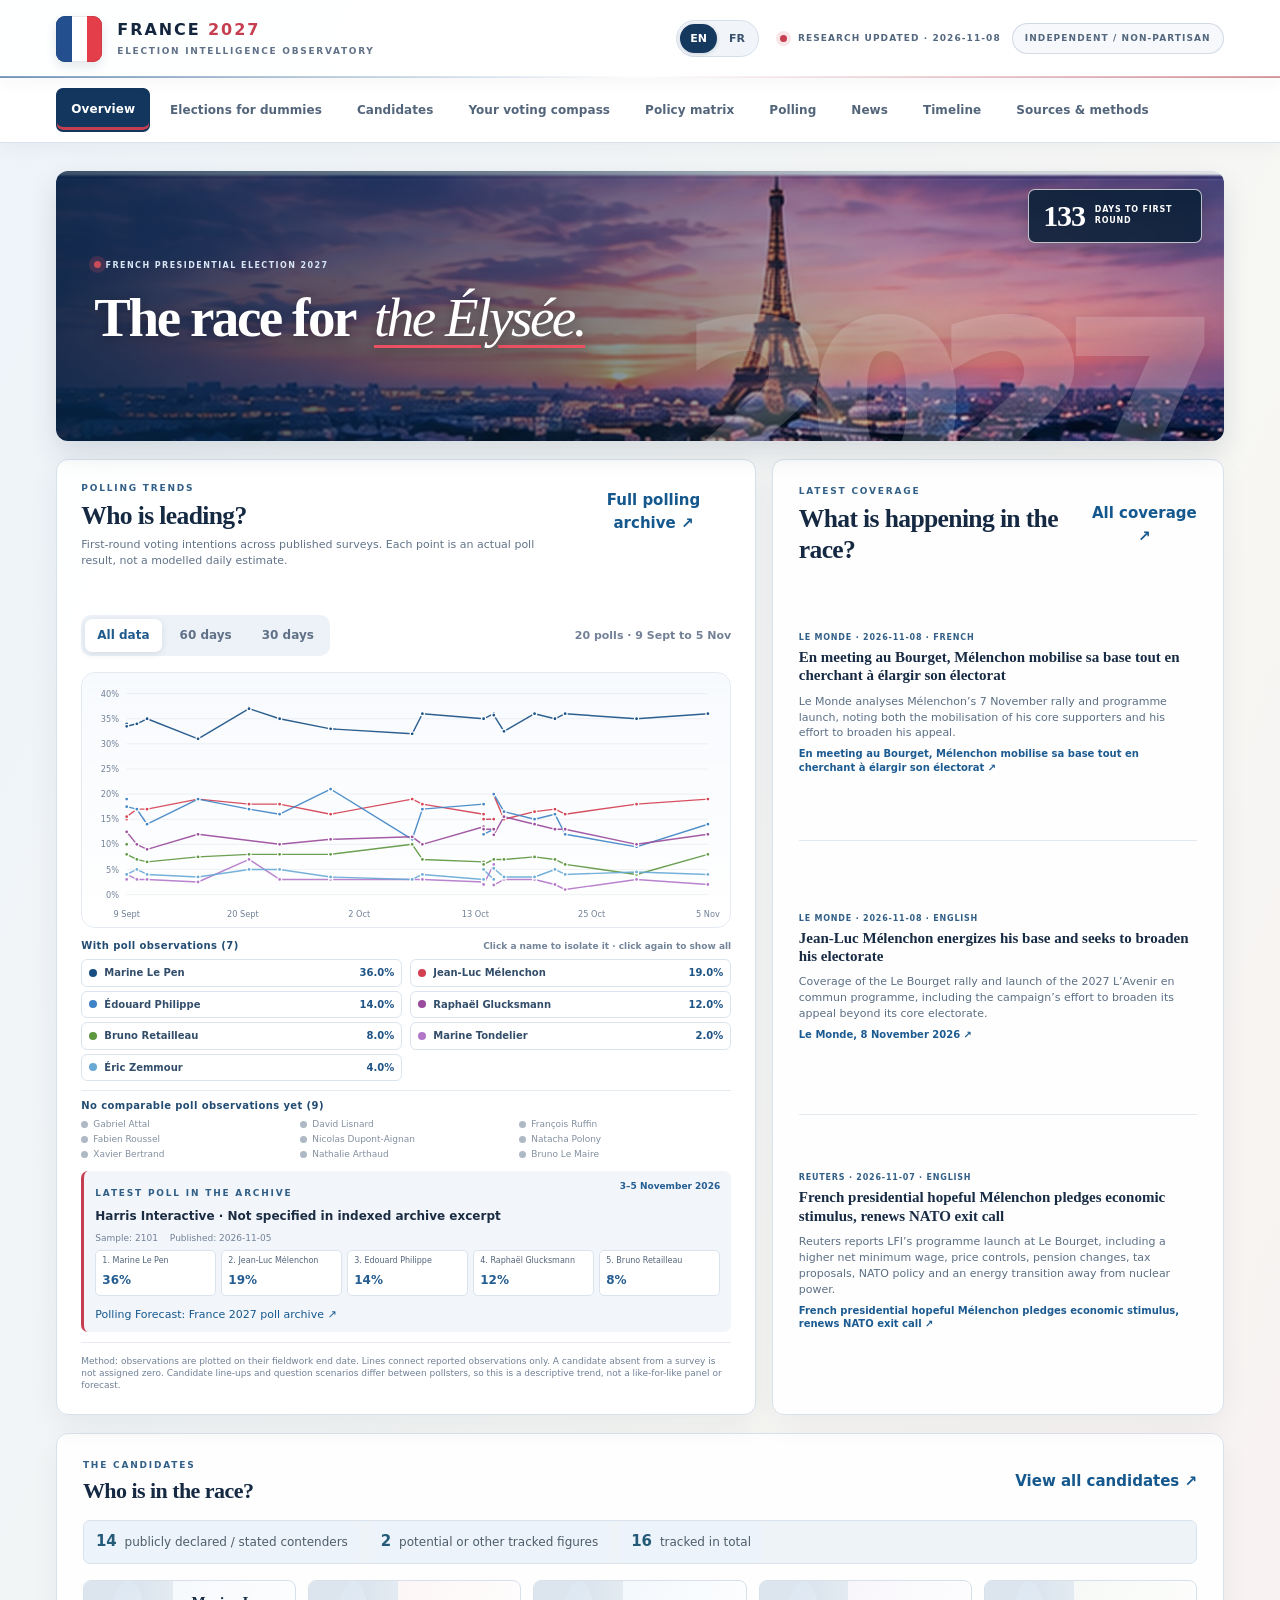
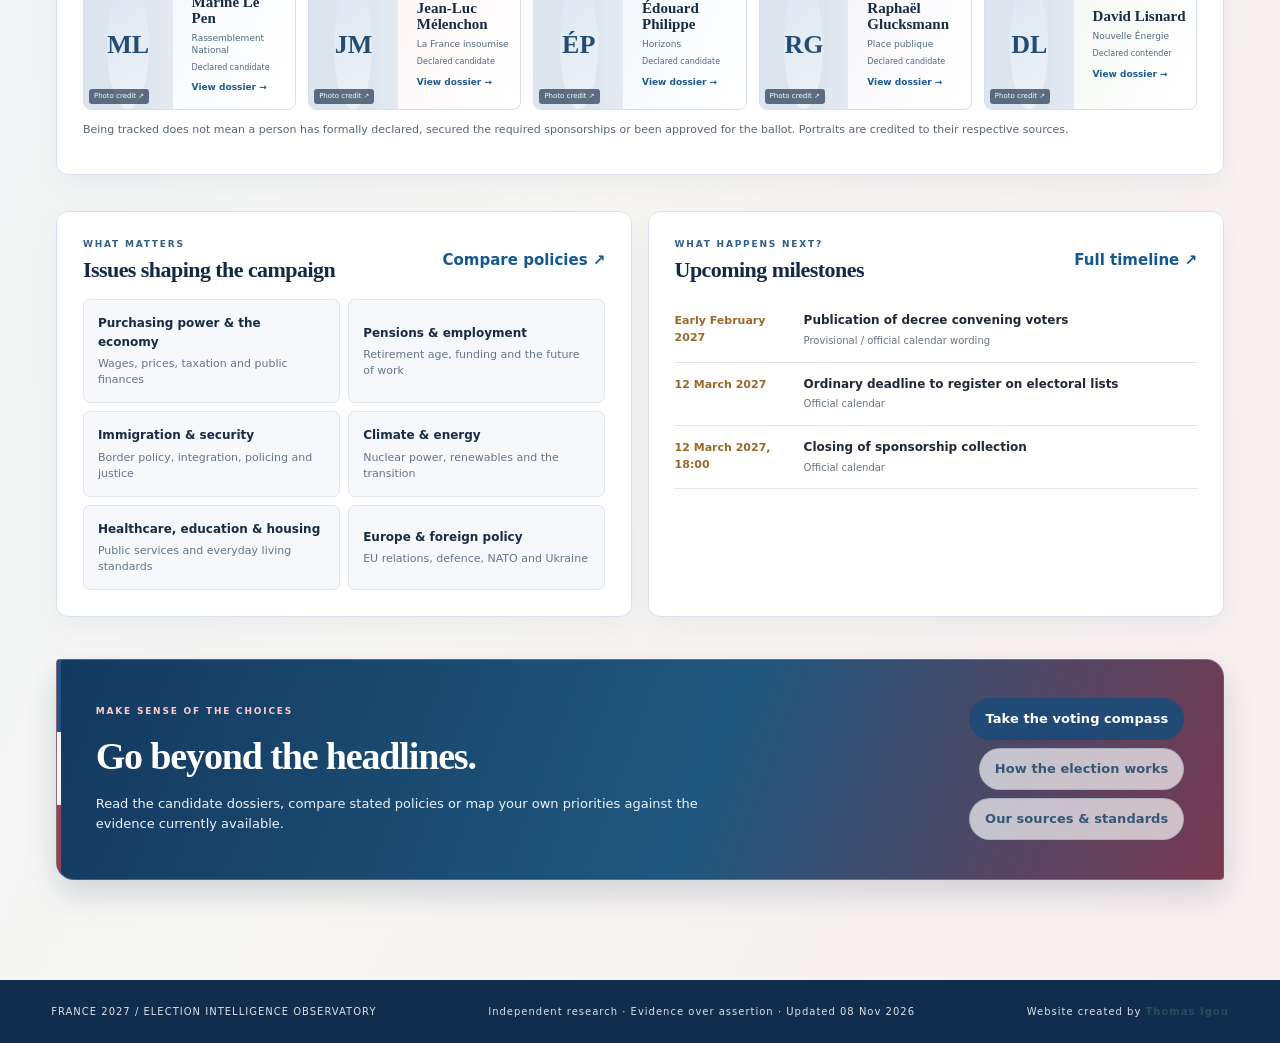
==== commit 8a1df5e1: "Add files via upload" ====
--- a/index.html
+++ b/index.html
@@ -21,9 +21,10 @@
 <div class="hero-signoff">ANALYSIS. CONTEXT. CLARITY.</div>
 </div><div class="hero-visual" aria-label="Paris and the French presidential election">
 <div class="hero-visual-caption"><span>PARIS</span><span>THE ROAD TO THE ÉLYSÉE</span></div>
+
 <div class="hero-visual-mark">2027</div>
 <div class="hero-visual-bottom"><span>18 APRIL 2027</span><i></i><span>THE FIRST ROUND</span></div>
-</div></section>
+</div><div id="election-countdown" class="election-countdown" role="timer" aria-live="off"><strong>—</strong><span>DAYS TO FIRST ROUND</span></div></section>
   <div id="overview-kpis" class="overview-kpis"></div>
 <div class="overview-lead-grid">
   <section class="overview-panel overview-poll-chart-panel">
@@ -63,5 +64,5 @@
 <section id="sources" class="page"><div class="section-head"><div><div class="eyebrow">TRANSPARENCY</div><h2>Sources & methodology</h2><p>Every factual claim should be traceable to its source and date.</p></div></div><div id="source-list" class="source-grid"></div><article class="card" id="editorial-standards"></article><article class="card"><h3>Evidence labels</h3><ul class="rules"><li><b>Official:</b> government, Constitutional Council, candidate's own programme or party document.</li><li><b>Direct statement:</b> speech, debate, interview or social post, with date and context.</li><li><b>News report:</b> journalistic account, attributed to the publisher and journalist where available.</li><li><b>Analysis:</b> interpretation, kept separate from the candidate's own words.</li><li><b>Unverified:</b> not used as an established factual claim.</li></ul><h3>Polling rules</h3><ul class="rules"><li>Store pollster, sponsor, fieldwork dates, sample, method, question wording and candidate scenario.</li><li>Do not treat a tracker snapshot as an individual poll.</li><li>Do not treat a polling average as a poll.</li><li>Missing candidates are null, never zero.</li></ul></article></section>
 </main><footer><span>FRANCE 2027 / ELECTION INTELLIGENCE OBSERVATORY</span><span>Independent research · Evidence over assertion · Updated 08 Nov 2026</span><span>Website created by <b>Thomas Igou</b></span></footer>
 
-<script src="app.js?v=20261108-bilingual1" defer></script>
+<script src="app.js?v=20261109-countdown-fix" defer></script>
 </body></html>
--- a/styles.css
+++ b/styles.css
@@ -1174,3 +1174,39 @@
   #overview .concept-hero .hero-copy{min-height:180px!important}
   #overview .concept-hero .hero-copy>h1{font-size:clamp(34px,7vw,48px)!important;white-space:normal!important}
 }
+
+/* First-round countdown: compact overlay in the hero's upper-right corner */
+#overview .hero-visual{position:relative}
+.election-countdown{position:absolute;z-index:4;top:16px;right:18px;display:flex;align-items:center;gap:9px;padding:8px 12px;border:1px solid rgba(255,255,255,.58);border-radius:6px;background:rgba(12,38,67,.78);color:#fff;box-shadow:0 4px 16px rgba(4,18,35,.18);backdrop-filter:blur(5px)}
+.election-countdown strong{font:700 25px/1 Georgia,serif;letter-spacing:-.04em}
+.election-countdown span{max-width:88px;font-size:8px;line-height:1.25;font-weight:850;letter-spacing:.11em}
+@media(max-width:600px){.election-countdown{top:10px;right:10px;padding:6px 8px}.election-countdown strong{font-size:20px}.election-countdown span{font-size:7px;max-width:72px}}
+
+
+/* Countdown fix: anchor it to the full hero, not the responsive image panel.
+   The image panel is hidden at some breakpoints, which previously hid the clock. */
+#overview .concept-hero{position:relative!important}
+#overview .concept-hero>.election-countdown{
+ position:absolute!important;display:flex!important;visibility:visible!important;opacity:1!important;
+ z-index:30!important;top:18px!important;right:22px!important;
+ align-items:center!important;gap:10px!important;padding:10px 14px!important;
+ min-width:142px!important;min-height:54px!important;box-sizing:border-box!important;
+ border:1px solid rgba(255,255,255,.72)!important;border-radius:7px!important;
+ background:rgba(9,31,55,.88)!important;color:#fff!important;
+ box-shadow:0 5px 18px rgba(4,18,35,.25)!important;backdrop-filter:blur(6px)!important;
+ pointer-events:none!important
+}
+#overview .concept-hero>.election-countdown strong{
+ display:block!important;color:#fff!important;font:700 30px/1 Georgia,serif!important;
+ letter-spacing:-.04em!important;white-space:nowrap!important
+}
+#overview .concept-hero>.election-countdown span{
+ display:block!important;max-width:92px!important;color:#fff!important;
+ font-size:8px!important;line-height:1.3!important;font-weight:900!important;
+ letter-spacing:.10em!important;text-transform:uppercase!important
+}
+@media(max-width:600px){
+ #overview .concept-hero>.election-countdown{top:10px!important;right:10px!important;min-width:112px!important;min-height:43px!important;padding:7px 9px!important;gap:7px!important}
+ #overview .concept-hero>.election-countdown strong{font-size:23px!important}
+ #overview .concept-hero>.election-countdown span{font-size:7px!important;max-width:72px!important}
+}
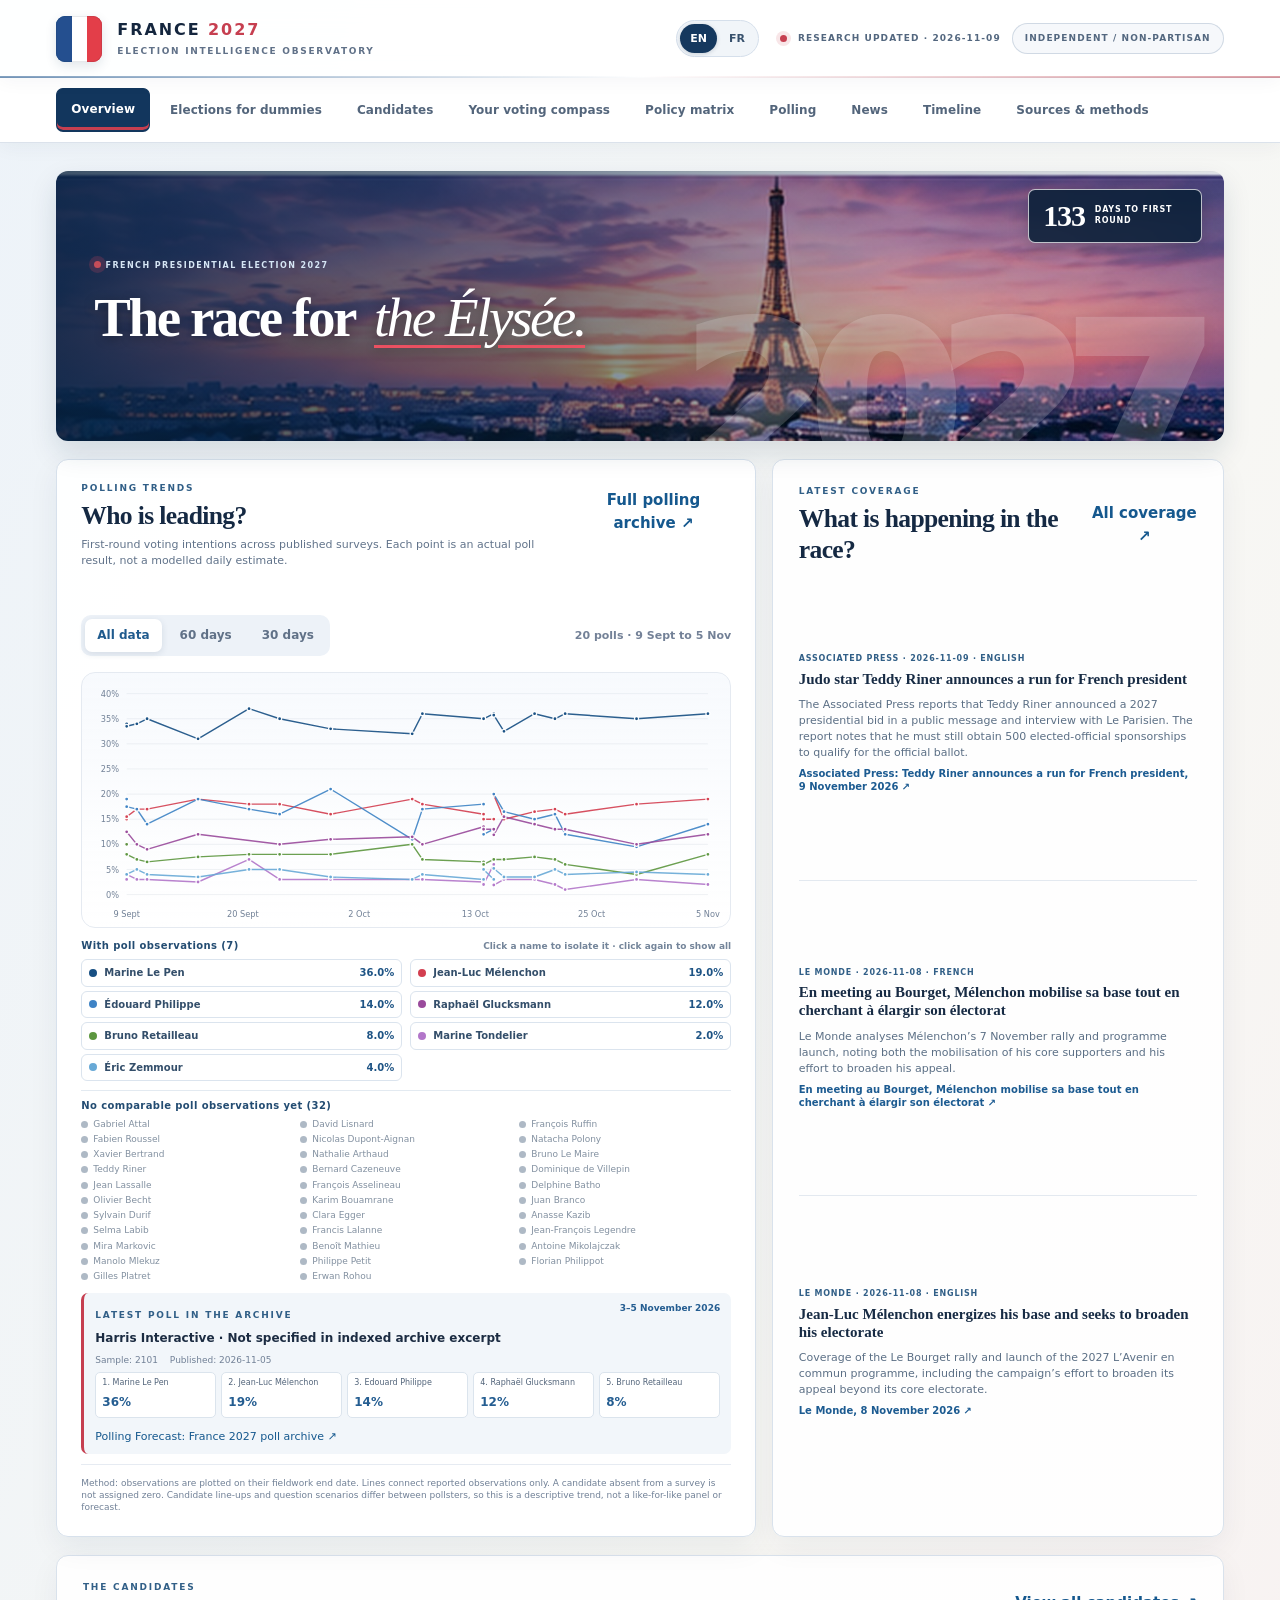
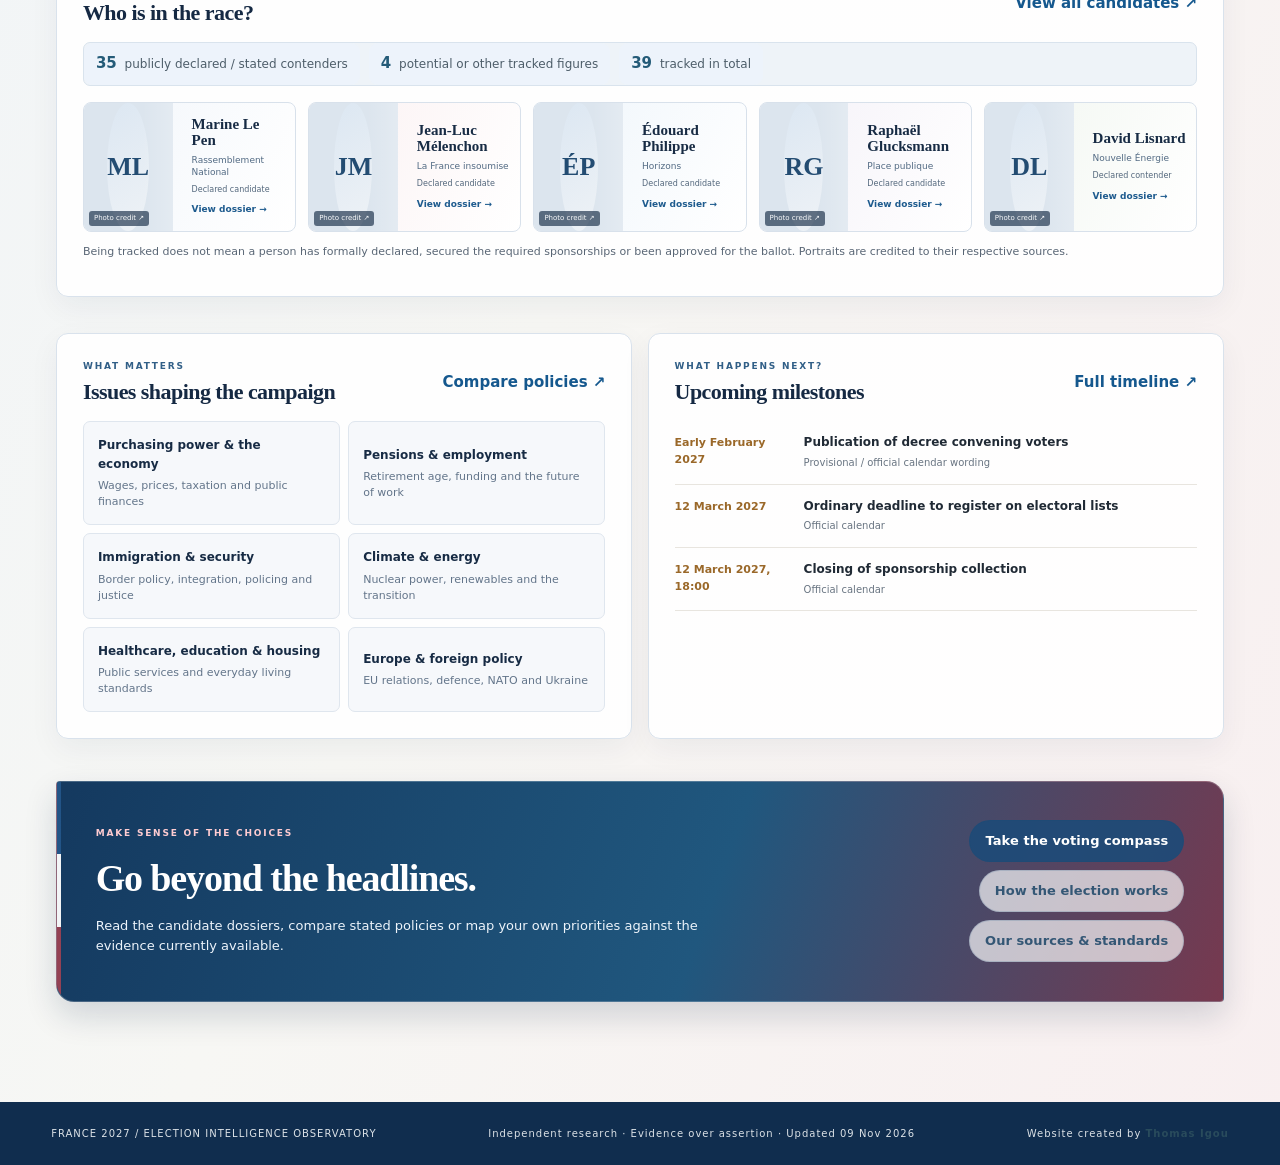
==== commit 003a2229: "Expand France 2027 candidate directory" ====
--- a/index.html
+++ b/index.html
@@ -52,7 +52,7 @@
   </div>
   <section class="overview-cta"><div><div class="eyebrow">MAKE SENSE OF THE CHOICES</div><h2>Go beyond the headlines.</h2><p>Read the candidate dossiers, compare stated policies or map your own priorities against the evidence currently available.</p></div><div class="overview-cta-actions"><button class="primary" data-tab="compass">Take the voting compass</button><button class="secondary" data-tab="dummies">How the election works</button><button class="secondary" data-tab="sources">Our sources & standards</button></div></section>
 </section>
-<section id="dummies" class="page"><div class="section-head"><div><div class="eyebrow">THE SHORT VERSION</div><h2>Elections for dummies</h2><p>A plain-English guide for first-time voters and anyone who wants the basics without political jargon.</p></div><span class="pill">Beginner friendly</span></div><article class="card"><h3>1. What is this election?</h3><p>France is choosing its next president. Emmanuel Macron cannot run for a third consecutive term. The president is elected directly by voters, not chosen by parliament.</p><h3>2. How does voting work?</h3><p>It normally takes two rounds. In round one, voters choose from all the candidates. If nobody gets more than half of the valid votes, the two candidates with the most votes go to round two. Everyone votes again, and the candidate with more votes wins.</p><h3>3. When is it?</h3><p>The first round is scheduled for <b>18 April 2027</b> and the second round for <b>2 May 2027</b>. Some overseas French territories vote the day before because of time zones.</p><h3>4. Who is allowed to vote?</h3><p>You must be a French citizen, at least 18 years old by the relevant date, and registered on the electoral roll. The ordinary registration deadline for this election is <b>12 March 2027</b>. Special cases can have different rules.</p><h3>5. Why do candidates need 500 signatures?</h3><p>Before someone can appear on the presidential ballot, they need support from at least 500 elected officials, such as mayors and parliamentarians. These are called <b>parrainages</b> or sponsorships. They must come from at least 30 different departments or overseas territories, and no more than 50 can come from any one of them. A candidate saying “I have 500 promises” is not the same as having 500 signatures officially validated.</p><h3>6. What does the president actually do?</h3><p>The president represents France, appoints the prime minister, has an important role in foreign affairs and defence, can call certain elections, and signs laws. But the president does not govern alone. The government and parliament make laws and manage much of domestic policy. If the president and parliamentary majority come from opposing political camps, they must share power. This is called <b>cohabitation</b>.</p><h3>7. What are the big issues in this campaign?</h3><ul><li><b>Cost of living:</b> wages, prices, taxes and household budgets.</li><li><b>Pensions:</b> when people can retire and how the system is paid for.</li><li><b>Immigration:</b> who can come to France, residency rules and integration.</li><li><b>Security:</b> policing, crime and the justice system.</li><li><b>Climate and energy:</b> nuclear power, renewables, transport and emissions.</li><li><b>Europe and the world:</b> France’s role in the EU, NATO, Ukraine and international conflicts.</li><li><b>Public services:</b> schools, hospitals, housing and transport.</li></ul><h3>8. How do I understand the candidates?</h3><p>Start with what each candidate has actually promised. A party’s old manifesto, a politician’s past job and a new campaign promise are three different things. This observatory labels the evidence and links to the original reporting or documents.</p><h3>9. What do opinion polls tell us?</h3><p>A poll asks a sample of people how they might vote. It is a snapshot, not a prediction. Polls can change, and results depend on who is included in the question, how it is asked and when it is asked. A candidate missing from a poll was not necessarily polling at zero.</p><h3>10. What happens next?</h3><p>Campaigns continue, candidates seek sponsorships, the Constitutional Council publishes the final list, and the official campaign period begins. The final ballot list is not settled until the official process is complete.</p><div class="notice">The guide explains the process, not who anyone should vote for. Dates and rules are based on the French government’s published election calendar and may be updated by official decree.</div><p><a href="https://www.info.gouv.fr/actualite/election-presidentielle-2027" target="_blank" rel="noopener">Read the official government guide ↗</a></p></article></section><section id="candidates" class="page"><div class="section-head"><div><div class="eyebrow">WHO IS RUNNING?</div><h2>Candidate directory</h2><p>Campaign announcements and official ballot qualification are separate. Every prospective candidate must meet the same statutory requirements; the Constitutional Council publishes the definitive list.</p></div></div><input id="candidate-search" class="search" placeholder="Search candidate, party or orientation…" autocomplete="off"><div id="candidate-list" class="candidate-grid"></div></section>
+<section id="dummies" class="page"><div class="section-head"><div><div class="eyebrow">THE SHORT VERSION</div><h2>Elections for dummies</h2><p>A plain-English guide for first-time voters and anyone who wants the basics without political jargon.</p></div><span class="pill">Beginner friendly</span></div><article class="card"><h3>1. What is this election?</h3><p>France is choosing its next president. Emmanuel Macron cannot run for a third consecutive term. The president is elected directly by voters, not chosen by parliament.</p><h3>2. How does voting work?</h3><p>It normally takes two rounds. In round one, voters choose from all the candidates. If nobody gets more than half of the valid votes, the two candidates with the most votes go to round two. Everyone votes again, and the candidate with more votes wins.</p><h3>3. When is it?</h3><p>The first round is scheduled for <b>18 April 2027</b> and the second round for <b>2 May 2027</b>. Some overseas French territories vote the day before because of time zones.</p><h3>4. Who is allowed to vote?</h3><p>You must be a French citizen, at least 18 years old by the relevant date, and registered on the electoral roll. The ordinary registration deadline for this election is <b>12 March 2027</b>. Special cases can have different rules.</p><h3>5. Why do candidates need 500 signatures?</h3><p>Before someone can appear on the presidential ballot, they need support from at least 500 elected officials, such as mayors and parliamentarians. These are called <b>parrainages</b> or sponsorships. They must come from at least 30 different departments or overseas territories, and no more than 50 can come from any one of them. A candidate saying “I have 500 promises” is not the same as having 500 signatures officially validated.</p><h3>6. What does the president actually do?</h3><p>The president represents France, appoints the prime minister, has an important role in foreign affairs and defence, can call certain elections, and signs laws. But the president does not govern alone. The government and parliament make laws and manage much of domestic policy. If the president and parliamentary majority come from opposing political camps, they must share power. This is called <b>cohabitation</b>.</p><h3>7. What are the big issues in this campaign?</h3><ul><li><b>Cost of living:</b> wages, prices, taxes and household budgets.</li><li><b>Pensions:</b> when people can retire and how the system is paid for.</li><li><b>Immigration:</b> who can come to France, residency rules and integration.</li><li><b>Security:</b> policing, crime and the justice system.</li><li><b>Climate and energy:</b> nuclear power, renewables, transport and emissions.</li><li><b>Europe and the world:</b> France’s role in the EU, NATO, Ukraine and international conflicts.</li><li><b>Public services:</b> schools, hospitals, housing and transport.</li></ul><h3>8. How do I understand the candidates?</h3><p>Start with what each candidate has actually promised. A party’s old manifesto, a politician’s past job and a new campaign promise are three different things. This observatory labels the evidence and links to the original reporting or documents.</p><h3>9. What do opinion polls tell us?</h3><p>A poll asks a sample of people how they might vote. It is a snapshot, not a prediction. Polls can change, and results depend on who is included in the question, how it is asked and when it is asked. A candidate missing from a poll was not necessarily polling at zero.</p><h3>10. What happens next?</h3><p>Campaigns continue, candidates seek sponsorships, the Constitutional Council publishes the final list, and the official campaign period begins. The final ballot list is not settled until the official process is complete.</p><div class="notice">The guide explains the process, not who anyone should vote for. Dates and rules are based on the French government’s published election calendar and may be updated by official decree.</div><p><a href="https://www.info.gouv.fr/actualite/election-presidentielle-2027" target="_blank" rel="noopener">Read the official government guide ↗</a></p></article></section><section id="candidates" class="page"><div class="section-head"><div><div class="eyebrow">WHO IS RUNNING?</div><h2>Candidate directory</h2><p>Reported declarations, potential candidacies and official ballot qualification are separate. The directory attributes tracker classifications and labels uncertain status; the Constitutional Council publishes the definitive ballot list after validating sponsorships.</p></div></div><input id="candidate-search" class="search" placeholder="Search candidate, party or orientation…" autocomplete="off"><div id="candidate-list" class="candidate-grid"></div></section>
 <section id="compass" class="page"><div class="section-head"><div><div class="eyebrow">YOUR PRIORITIES, MAPPED</div><h2>Your voting compass</h2><p>Answer a short set of policy questions to see which tracked candidates have publicly stated positions closest to yours. This is a research tool, not a voting recommendation.</p></div><span class="pill">Evidence-led · Non-partisan</span></div>
 <article class="card compass-intro"><h3>How it works</h3><p>Choose the position closest to your view on each issue, then set how important that issue is to you. Candidates are matched only where a relevant, attributable position has been recorded. Unknown positions are left out rather than guessed.</p><p class="muted small">The questionnaire covers the major issues in the election. Candidate matching is calculated only for questions where the observatory has comparable, attributable evidence; evidence gaps are shown openly rather than filled with guesses.</p></article>
 <p id="compass-stage-note" class="muted small">Standard compass: 24 questions across all 12 policy areas. You can continue to the full 36-question version when you finish.</p><div id="compass-questions" class="compass-questions"></div><div class="compass-actions"><button id="compass-continue" class="secondary">Continue to the full 36-question compass</button><button id="compass-results" class="primary">Show my matches</button><button id="compass-reset" class="secondary">Reset answers</button></div><div id="compass-output" aria-live="polite"></div>
@@ -62,7 +62,7 @@
 <section id="news" class="page"><div class="section-head"><div><div class="eyebrow">THE CAMPAIGN, IN CONTEXT</div><h2>News archive</h2><p>French and English coverage, with publication dates, summaries and links to the original articles.</p></div></div><p class="notice">Coverage is intentionally multi-source: French national and regional reporting, public broadcasters, wire services and international outlets. Articles are linked individually; the outlet directory and editorial checks are explained under Sources & methods.</p><div class="filters"><input id="news-search" placeholder="Search headlines, topics or publishers…"><select id="news-language"><option value="">All languages</option><option>French</option><option>English</option></select></div><div id="news-list" class="news-grid"></div></section>
 <section id="timeline" class="page"><div class="section-head"><div><div class="eyebrow">OFFICIAL MILESTONES</div><h2>Election timeline</h2><p>Baseline from the French government's published 2027 election calendar. Provisional dates are labelled.</p></div><a class="source-link" href="https://www.info.gouv.fr/actualite/election-presidentielle-2027" target="_blank" rel="noopener">Official government calendar ↗</a></div><div id="timeline-list" class="timeline"></div></section>
 <section id="sources" class="page"><div class="section-head"><div><div class="eyebrow">TRANSPARENCY</div><h2>Sources & methodology</h2><p>Every factual claim should be traceable to its source and date.</p></div></div><div id="source-list" class="source-grid"></div><article class="card" id="editorial-standards"></article><article class="card"><h3>Evidence labels</h3><ul class="rules"><li><b>Official:</b> government, Constitutional Council, candidate's own programme or party document.</li><li><b>Direct statement:</b> speech, debate, interview or social post, with date and context.</li><li><b>News report:</b> journalistic account, attributed to the publisher and journalist where available.</li><li><b>Analysis:</b> interpretation, kept separate from the candidate's own words.</li><li><b>Unverified:</b> not used as an established factual claim.</li></ul><h3>Polling rules</h3><ul class="rules"><li>Store pollster, sponsor, fieldwork dates, sample, method, question wording and candidate scenario.</li><li>Do not treat a tracker snapshot as an individual poll.</li><li>Do not treat a polling average as a poll.</li><li>Missing candidates are null, never zero.</li></ul></article></section>
-</main><footer><span>FRANCE 2027 / ELECTION INTELLIGENCE OBSERVATORY</span><span>Independent research · Evidence over assertion · Updated 08 Nov 2026</span><span>Website created by <b>Thomas Igou</b></span></footer>
+</main><footer><span>FRANCE 2027 / ELECTION INTELLIGENCE OBSERVATORY</span><span>Independent research · Evidence over assertion · Updated 09 Nov 2026</span><span>Website created by <b>Thomas Igou</b></span></footer>
 
 <script src="app.js?v=20261109-countdown-fix" defer></script>
 </body></html>
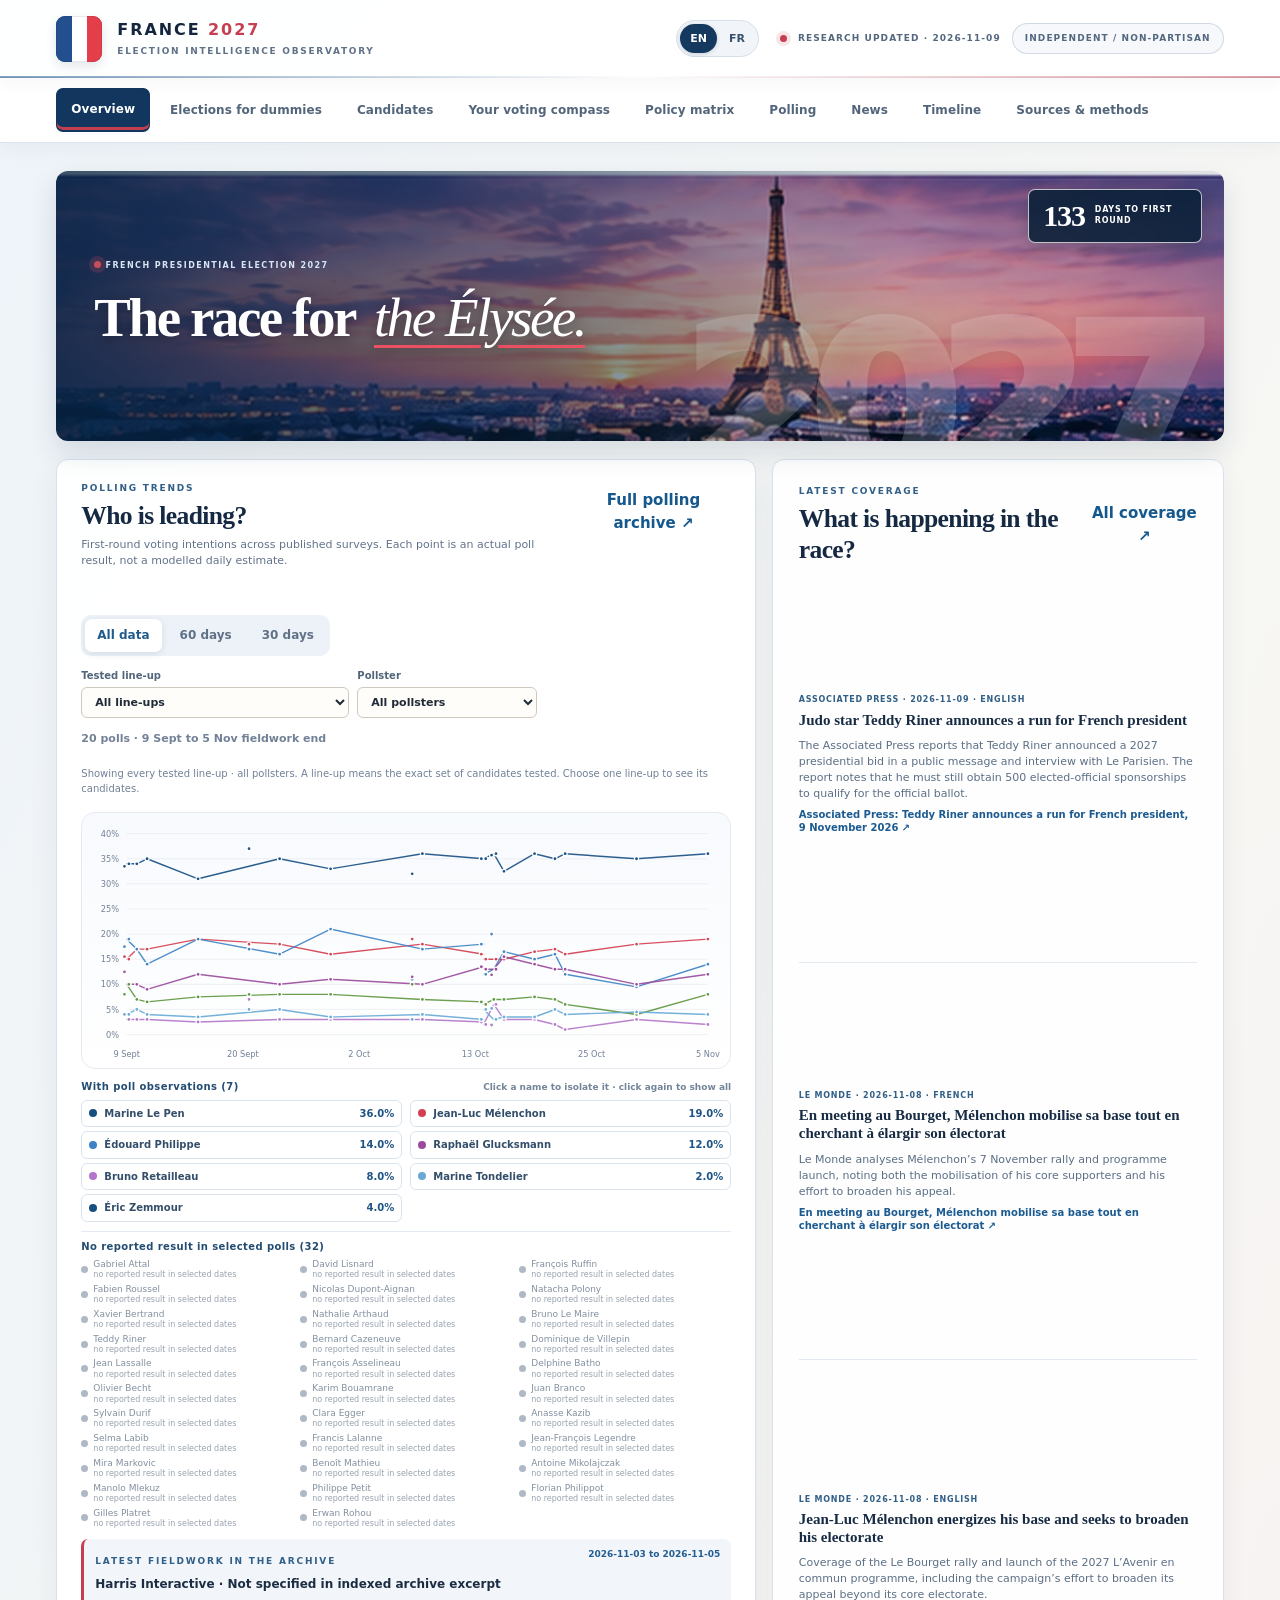
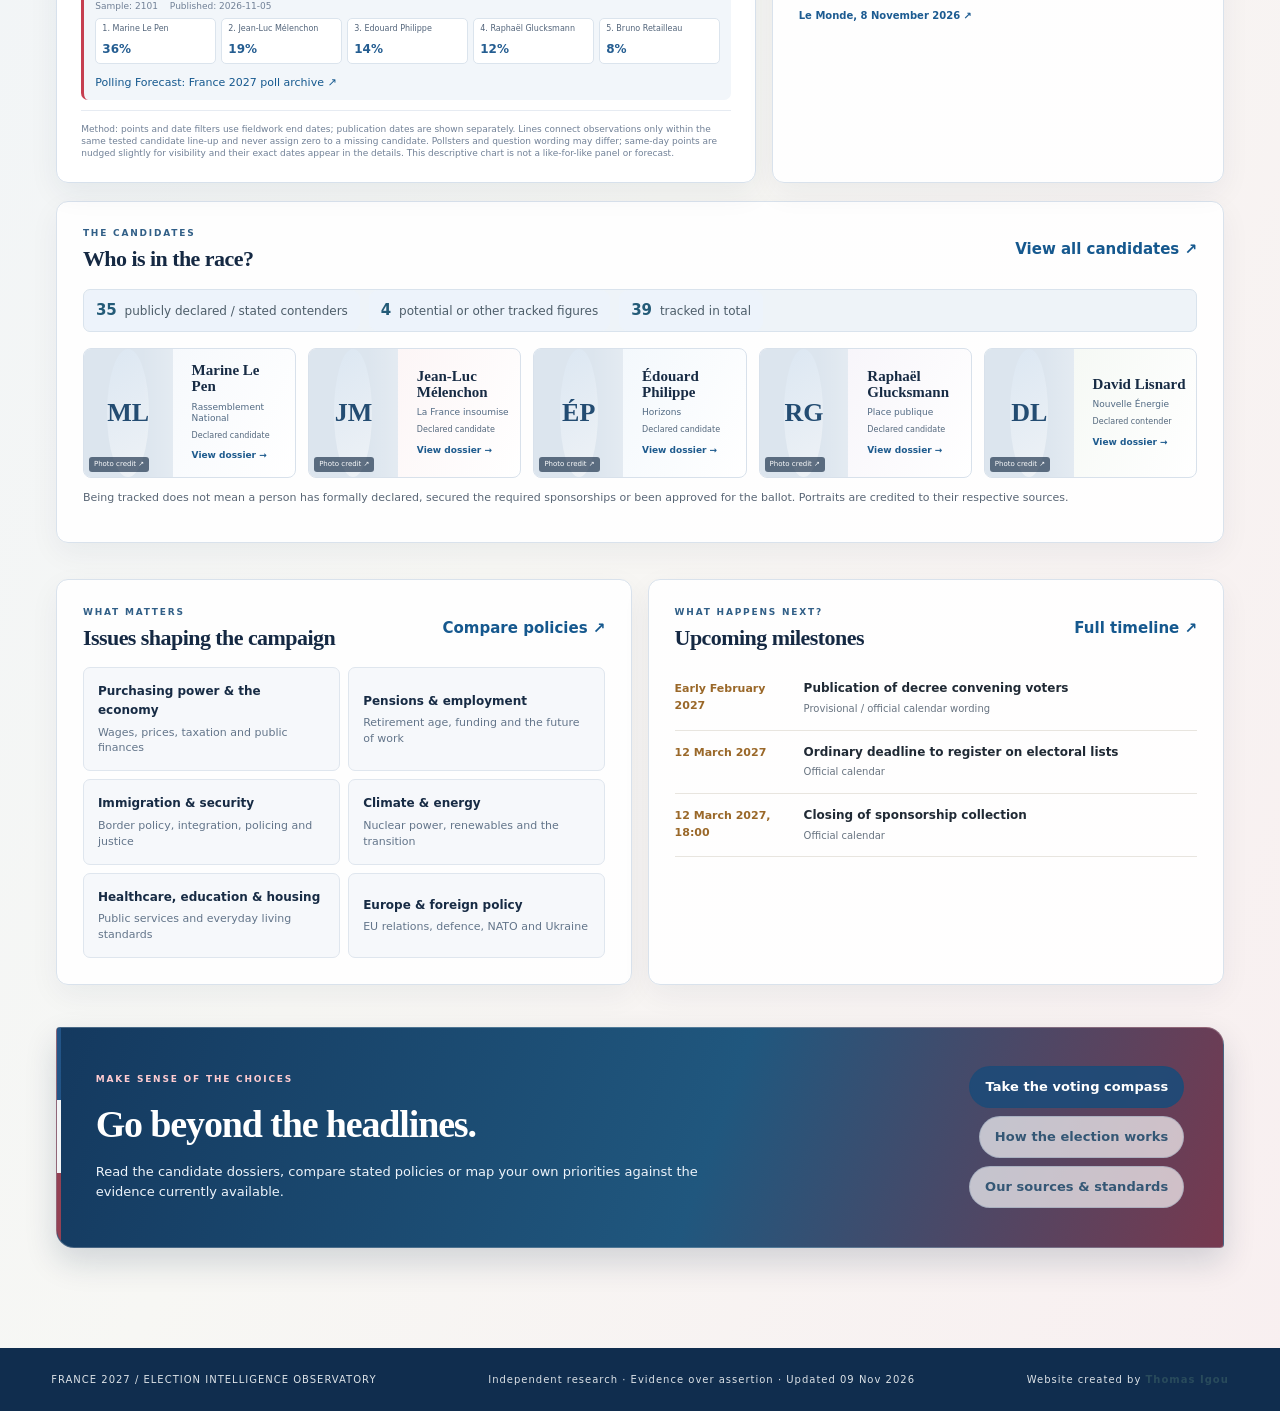
==== commit bc84eb75: "Use fieldwork dates in polling chart" ====
--- a/index.html
+++ b/index.html
@@ -29,11 +29,12 @@
 <div class="overview-lead-grid">
   <section class="overview-panel overview-poll-chart-panel">
     <div class="section-head"><div><div class="eyebrow">POLLING TRENDS</div><h2>Who is leading?</h2><p class="poll-chart-subtitle">First-round voting intentions across published surveys. Each point is an actual poll result, not a modelled daily estimate.</p></div><button class="text-button" data-tab="polls">Full polling archive ↗</button></div>
-    <div class="poll-chart-toolbar"><div class="poll-range-controls" role="group" aria-label="Chart date range"><button class="active" data-poll-range="all">All data</button><button data-poll-range="60">60 days</button><button data-poll-range="30">30 days</button></div><span id="poll-chart-count" class="poll-chart-count"></span></div>
+    <div class="poll-chart-toolbar"><div class="poll-range-controls" role="group" aria-label="Fieldwork date range"><button class="active" data-poll-range="all">All data</button><button data-poll-range="60">60 days</button><button data-poll-range="30">30 days</button></div><div class="poll-chart-filters"><label>Tested line-up<select id="poll-scenario-filter" aria-label="Filter by tested candidate line-up"><option value="all">All line-ups</option></select></label><label>Pollster<select id="poll-pollster-filter" aria-label="Filter by pollster"><option value="all">All pollsters</option></select></label></div><span id="poll-chart-count" class="poll-chart-count"></span></div>
+    <p id="poll-chart-selection-context" class="poll-chart-selection-context" aria-live="polite"></p>
     <div id="overview-poll-chart" class="overview-poll-chart" aria-label="Interactive polling trend chart"></div>
     <div id="overview-poll-legend" class="overview-poll-legend"></div>
     <div id="overview-latest-poll" class="overview-latest-poll"></div>
-    <p class="poll-chart-method">Method: observations are plotted on their fieldwork end date. Lines connect reported observations only. A candidate absent from a survey is not assigned zero. Candidate line-ups and question scenarios differ between pollsters, so this is a descriptive trend, not a like-for-like panel or forecast.</p>
+    <p class="poll-chart-method">Method: points and date filters use fieldwork end dates; publication dates are shown separately. Lines connect observations only within the same tested candidate line-up and never assign zero to a missing candidate. Pollsters and question wording may differ; same-day points are nudged slightly for visibility and their exact dates appear in the details. This descriptive chart is not a like-for-like panel or forecast.</p>
   </section>
   <section class="overview-panel overview-lead"><div class="section-head"><div><div class="eyebrow">LATEST COVERAGE</div><h2>What is happening in the race?</h2></div><button class="text-button" data-tab="news">All coverage ↗</button></div><div id="overview-latest" class="overview-latest"></div></section>
 </div>
@@ -58,7 +59,7 @@
 <p id="compass-stage-note" class="muted small">Standard compass: 24 questions across all 12 policy areas. You can continue to the full 36-question version when you finish.</p><div id="compass-questions" class="compass-questions"></div><div class="compass-actions"><button id="compass-continue" class="secondary">Continue to the full 36-question compass</button><button id="compass-results" class="primary">Show my matches</button><button id="compass-reset" class="secondary">Reset answers</button></div><div id="compass-output" aria-live="polite"></div>
 </section>
 <section id="policies" class="page"><div class="section-head"><div><div class="eyebrow">WHAT DO THEY PROPOSE?</div><h2>Policy comparison</h2><p>Compare attributed, sourced positions across policy areas. Empty cells mean evidence has not yet been entered, not that a candidate has no position.</p></div></div><div class="filters policy-filter-toolbar"><label class="policy-select-wrap"><span class="filter-label">FILTER BY POLICY AREA</span><span class="select-control"><span class="filter-icon" aria-hidden="true">▦</span><select id="policy-topic"><option value="">All policy areas</option><option>Economy & taxation</option><option>Employment & pensions</option><option>Immigration & integration</option><option>Security & justice</option><option>Energy & climate</option><option>EU & euro</option><option>Foreign policy & defence</option><option>Education, health & housing</option><option>Institutions</option></select><span class="select-chevron" aria-hidden="true">⌄</span></span></label><label class="policy-search-wrap"><span class="filter-label">SEARCH POSITIONS</span><span class="search-control"><span class="filter-icon" aria-hidden="true">⌕</span><input id="policy-search" placeholder="Search a candidate, issue or proposal…" autocomplete="off"></span></label></div><div id="policy-list" class="table-wrap"></div></section>
-<section id="polls" class="page"><div class="section-head"><div><div class="eyebrow">PUBLIC OPINION</div><h2>Polling archive & trends</h2><p>Individual polls are kept separate from polling averages and unlike scenarios are never blended.</p></div></div><div id="poll-trend" class="poll-trend"></div><h3>Individual poll archive</h3><p class="muted small">Historical observations from the project research workbook. Each poll is a specific candidate scenario; blanks mean not tested or not reported, never zero.</p><div id="poll-list" class="table-wrap"></div></section>
+<section id="polls" class="page"><div class="section-head"><div><div class="eyebrow">PUBLIC OPINION</div><h2>Polling archive & trends</h2><p>Individual polls are kept separate from polling averages and unlike scenarios are never blended.</p></div></div><div id="poll-trend" class="poll-trend"></div><h3>Individual poll archive</h3><p class="muted small">Historical observations are ordered by fieldwork end date. Each poll retains its tested candidate line-up and source type; blanks mean not tested or not reported, never zero.</p><div id="poll-list" class="table-wrap"></div></section>
 <section id="news" class="page"><div class="section-head"><div><div class="eyebrow">THE CAMPAIGN, IN CONTEXT</div><h2>News archive</h2><p>French and English coverage, with publication dates, summaries and links to the original articles.</p></div></div><p class="notice">Coverage is intentionally multi-source: French national and regional reporting, public broadcasters, wire services and international outlets. Articles are linked individually; the outlet directory and editorial checks are explained under Sources & methods.</p><div class="filters"><input id="news-search" placeholder="Search headlines, topics or publishers…"><select id="news-language"><option value="">All languages</option><option>French</option><option>English</option></select></div><div id="news-list" class="news-grid"></div></section>
 <section id="timeline" class="page"><div class="section-head"><div><div class="eyebrow">OFFICIAL MILESTONES</div><h2>Election timeline</h2><p>Baseline from the French government's published 2027 election calendar. Provisional dates are labelled.</p></div><a class="source-link" href="https://www.info.gouv.fr/actualite/election-presidentielle-2027" target="_blank" rel="noopener">Official government calendar ↗</a></div><div id="timeline-list" class="timeline"></div></section>
 <section id="sources" class="page"><div class="section-head"><div><div class="eyebrow">TRANSPARENCY</div><h2>Sources & methodology</h2><p>Every factual claim should be traceable to its source and date.</p></div></div><div id="source-list" class="source-grid"></div><article class="card" id="editorial-standards"></article><article class="card"><h3>Evidence labels</h3><ul class="rules"><li><b>Official:</b> government, Constitutional Council, candidate's own programme or party document.</li><li><b>Direct statement:</b> speech, debate, interview or social post, with date and context.</li><li><b>News report:</b> journalistic account, attributed to the publisher and journalist where available.</li><li><b>Analysis:</b> interpretation, kept separate from the candidate's own words.</li><li><b>Unverified:</b> not used as an established factual claim.</li></ul><h3>Polling rules</h3><ul class="rules"><li>Store pollster, sponsor, fieldwork dates, sample, method, question wording and candidate scenario.</li><li>Do not treat a tracker snapshot as an individual poll.</li><li>Do not treat a polling average as a poll.</li><li>Missing candidates are null, never zero.</li></ul></article></section>
--- a/styles.css
+++ b/styles.css
@@ -1210,3 +1210,14 @@
  #overview .concept-hero>.election-countdown strong{font-size:23px!important}
  #overview .concept-hero>.election-countdown span{font-size:7px!important;max-width:72px!important}
 }
+
+/* Poll chart controls: keep dates and comparability filters grouped on narrow screens. */
+#overview .poll-chart-toolbar{align-items:flex-end;flex-wrap:wrap;justify-content:flex-start}
+#overview .poll-chart-filters{display:flex;flex-wrap:wrap;gap:8px}
+#overview .poll-chart-filters label{display:flex;flex-direction:column;gap:4px;color:#52657b;font-size:10px;font-weight:800}
+#overview .poll-chart-filters select{min-width:180px;max-width:100%;padding:7px 26px 7px 9px;border:1px solid #d3deea;border-radius:6px;background:#fff;color:#294660;font:inherit;font-size:11px}
+#overview .poll-chart-selection-context{margin:3px 0 8px;color:#718096;font-size:10px;line-height:1.5}
+#overview .poll-point-hit{cursor:pointer}
+@media(max-width:600px){#overview .poll-chart-filters{width:100%}#overview .poll-chart-filters label{flex:1 1 145px}#overview .poll-chart-filters select{min-width:0;width:100%}}
+#overview .poll-legend-no-data span{display:flex;flex-direction:column;min-width:0}
+#overview .poll-legend-no-data small{color:#97a2ae;font-size:8px;line-height:1.2}
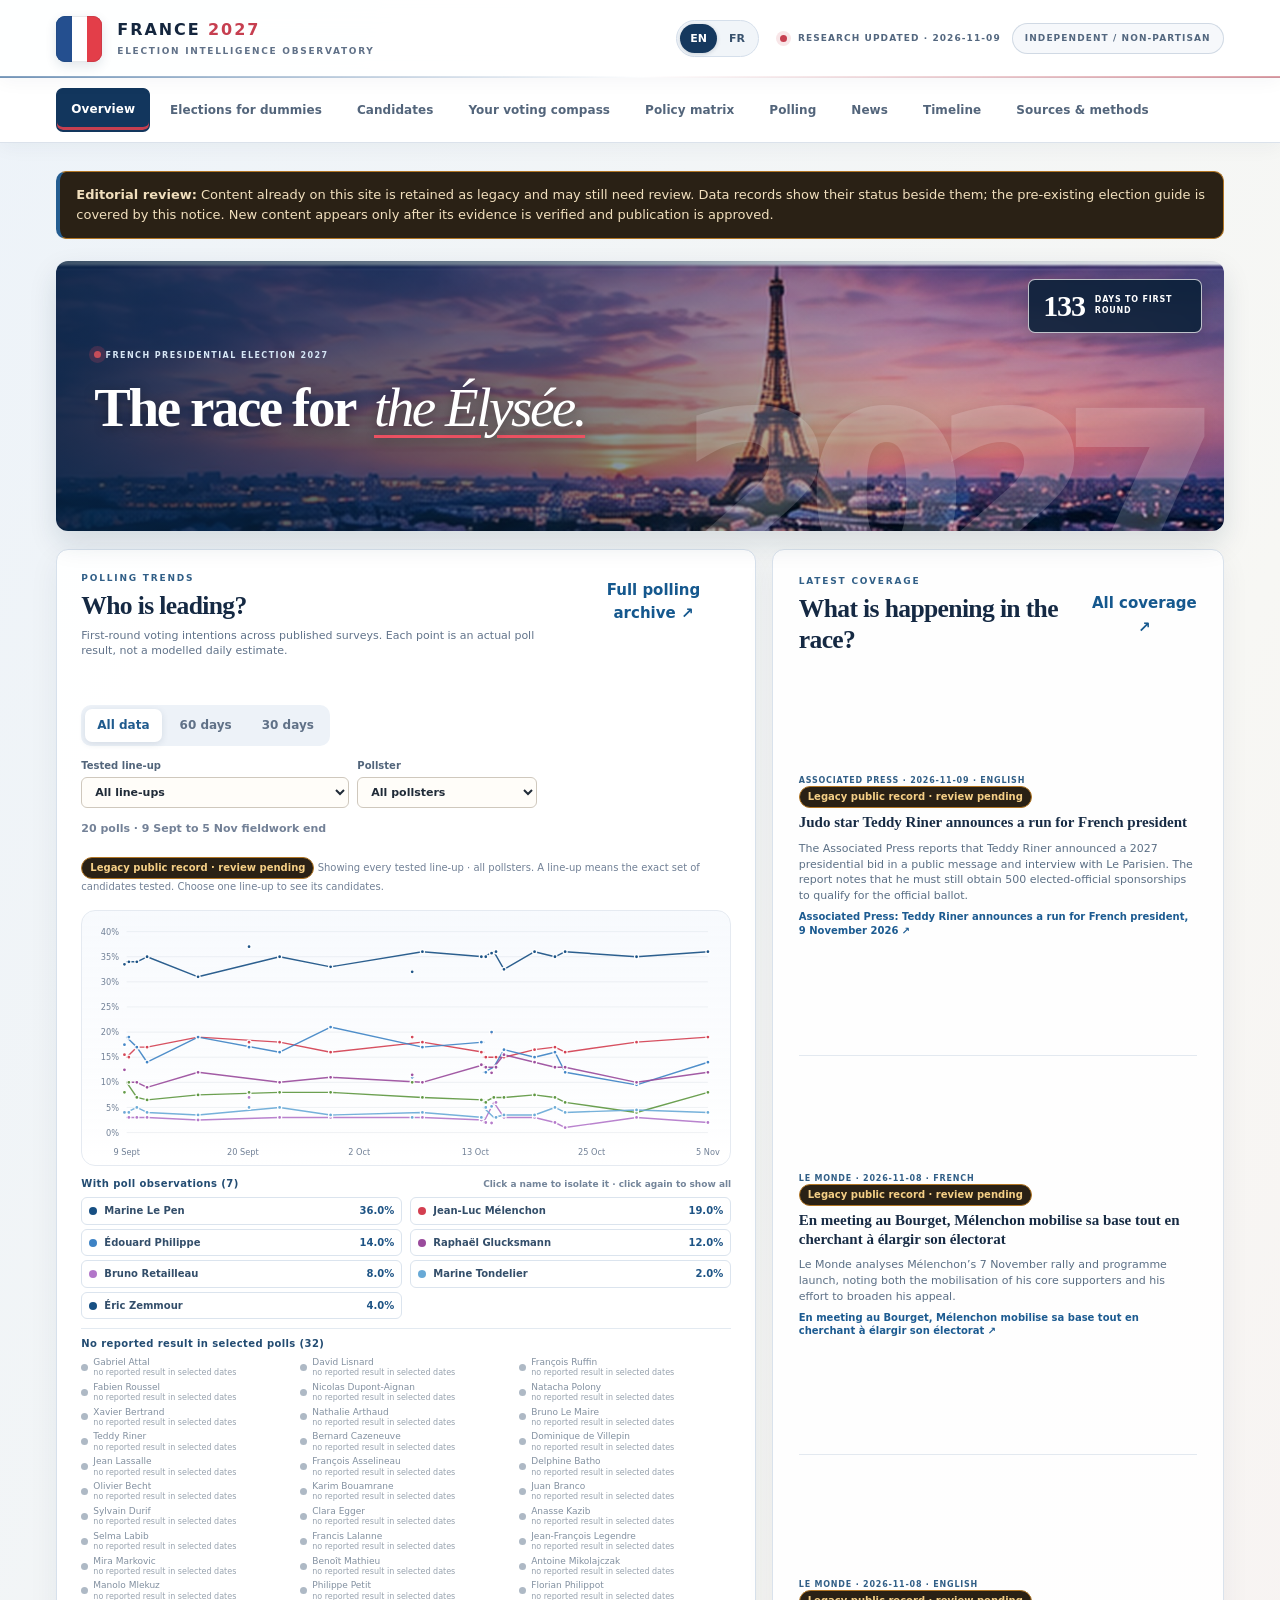
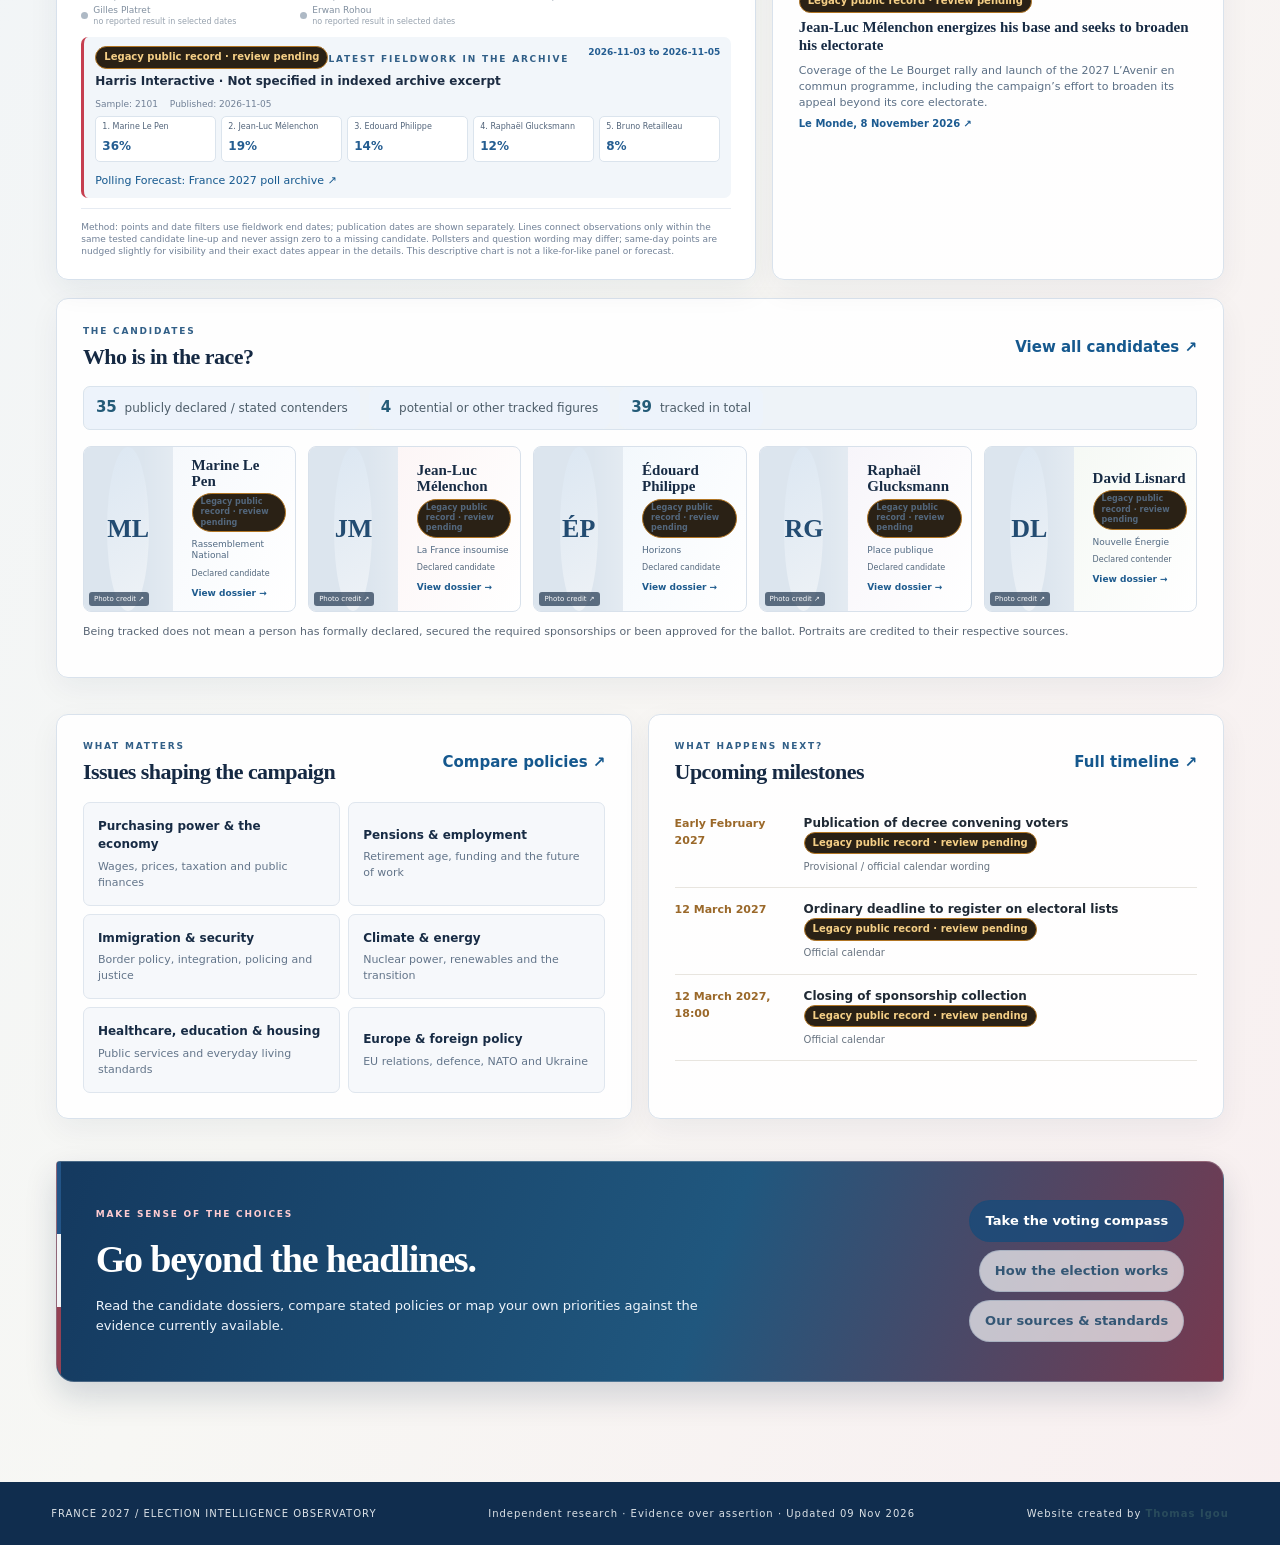
==== commit 72bf96ff: "Enforce editorial publication gate on public pages" ====
--- a/index.html
+++ b/index.html
@@ -11,6 +11,7 @@
 <button class="active" data-tab="overview">Overview</button><button data-tab="dummies">Elections for dummies</button><button data-tab="candidates">Candidates</button><button data-tab="compass">Your voting compass</button><button data-tab="policies">Policy matrix</button><button data-tab="polls">Polling</button><button data-tab="news">News</button><button data-tab="timeline">Timeline</button><button data-tab="sources">Sources & methods</button>
 </nav>
 <main>
+<div class="editorial-policy-banner"><b>Editorial review:</b> Content already on this site is retained as legacy and may still need review. Data records show their status beside them; the pre-existing election guide is covered by this notice. New content appears only after its evidence is verified and publication is approved.</div>
 
 <section id="overview" class="page active">
 <section class="hero concept-hero"><div class="hero-copy">
@@ -54,9 +55,9 @@
   <section class="overview-cta"><div><div class="eyebrow">MAKE SENSE OF THE CHOICES</div><h2>Go beyond the headlines.</h2><p>Read the candidate dossiers, compare stated policies or map your own priorities against the evidence currently available.</p></div><div class="overview-cta-actions"><button class="primary" data-tab="compass">Take the voting compass</button><button class="secondary" data-tab="dummies">How the election works</button><button class="secondary" data-tab="sources">Our sources & standards</button></div></section>
 </section>
 <section id="dummies" class="page"><div class="section-head"><div><div class="eyebrow">THE SHORT VERSION</div><h2>Elections for dummies</h2><p>A plain-English guide for first-time voters and anyone who wants the basics without political jargon.</p></div><span class="pill">Beginner friendly</span></div><article class="card"><h3>1. What is this election?</h3><p>France is choosing its next president. Emmanuel Macron cannot run for a third consecutive term. The president is elected directly by voters, not chosen by parliament.</p><h3>2. How does voting work?</h3><p>It normally takes two rounds. In round one, voters choose from all the candidates. If nobody gets more than half of the valid votes, the two candidates with the most votes go to round two. Everyone votes again, and the candidate with more votes wins.</p><h3>3. When is it?</h3><p>The first round is scheduled for <b>18 April 2027</b> and the second round for <b>2 May 2027</b>. Some overseas French territories vote the day before because of time zones.</p><h3>4. Who is allowed to vote?</h3><p>You must be a French citizen, at least 18 years old by the relevant date, and registered on the electoral roll. The ordinary registration deadline for this election is <b>12 March 2027</b>. Special cases can have different rules.</p><h3>5. Why do candidates need 500 signatures?</h3><p>Before someone can appear on the presidential ballot, they need support from at least 500 elected officials, such as mayors and parliamentarians. These are called <b>parrainages</b> or sponsorships. They must come from at least 30 different departments or overseas territories, and no more than 50 can come from any one of them. A candidate saying “I have 500 promises” is not the same as having 500 signatures officially validated.</p><h3>6. What does the president actually do?</h3><p>The president represents France, appoints the prime minister, has an important role in foreign affairs and defence, can call certain elections, and signs laws. But the president does not govern alone. The government and parliament make laws and manage much of domestic policy. If the president and parliamentary majority come from opposing political camps, they must share power. This is called <b>cohabitation</b>.</p><h3>7. What are the big issues in this campaign?</h3><ul><li><b>Cost of living:</b> wages, prices, taxes and household budgets.</li><li><b>Pensions:</b> when people can retire and how the system is paid for.</li><li><b>Immigration:</b> who can come to France, residency rules and integration.</li><li><b>Security:</b> policing, crime and the justice system.</li><li><b>Climate and energy:</b> nuclear power, renewables, transport and emissions.</li><li><b>Europe and the world:</b> France’s role in the EU, NATO, Ukraine and international conflicts.</li><li><b>Public services:</b> schools, hospitals, housing and transport.</li></ul><h3>8. How do I understand the candidates?</h3><p>Start with what each candidate has actually promised. A party’s old manifesto, a politician’s past job and a new campaign promise are three different things. This observatory labels the evidence and links to the original reporting or documents.</p><h3>9. What do opinion polls tell us?</h3><p>A poll asks a sample of people how they might vote. It is a snapshot, not a prediction. Polls can change, and results depend on who is included in the question, how it is asked and when it is asked. A candidate missing from a poll was not necessarily polling at zero.</p><h3>10. What happens next?</h3><p>Campaigns continue, candidates seek sponsorships, the Constitutional Council publishes the final list, and the official campaign period begins. The final ballot list is not settled until the official process is complete.</p><div class="notice">The guide explains the process, not who anyone should vote for. Dates and rules are based on the French government’s published election calendar and may be updated by official decree.</div><p><a href="https://www.info.gouv.fr/actualite/election-presidentielle-2027" target="_blank" rel="noopener">Read the official government guide ↗</a></p></article></section><section id="candidates" class="page"><div class="section-head"><div><div class="eyebrow">WHO IS RUNNING?</div><h2>Candidate directory</h2><p>Reported declarations, potential candidacies and official ballot qualification are separate. The directory attributes tracker classifications and labels uncertain status; the Constitutional Council publishes the definitive ballot list after validating sponsorships.</p></div></div><input id="candidate-search" class="search" placeholder="Search candidate, party or orientation…" autocomplete="off"><div id="candidate-list" class="candidate-grid"></div></section>
-<section id="compass" class="page"><div class="section-head"><div><div class="eyebrow">YOUR PRIORITIES, MAPPED</div><h2>Your voting compass</h2><p>Answer a short set of policy questions to see which tracked candidates have publicly stated positions closest to yours. This is a research tool, not a voting recommendation.</p></div><span class="pill">Evidence-led · Non-partisan</span></div>
-<article class="card compass-intro"><h3>How it works</h3><p>Choose the position closest to your view on each issue, then set how important that issue is to you. Candidates are matched only where a relevant, attributable position has been recorded. Unknown positions are left out rather than guessed.</p><p class="muted small">The questionnaire covers the major issues in the election. Candidate matching is calculated only for questions where the observatory has comparable, attributable evidence; evidence gaps are shown openly rather than filled with guesses.</p></article>
-<p id="compass-stage-note" class="muted small">Standard compass: 24 questions across all 12 policy areas. You can continue to the full 36-question version when you finish.</p><div id="compass-questions" class="compass-questions"></div><div class="compass-actions"><button id="compass-continue" class="secondary">Continue to the full 36-question compass</button><button id="compass-results" class="primary">Show my matches</button><button id="compass-reset" class="secondary">Reset answers</button></div><div id="compass-output" aria-live="polite"></div>
+<section id="compass" class="page"><div class="section-head"><div><div class="eyebrow">YOUR PRIORITIES, MAPPED</div><h2>Your voting compass</h2><p>Use the questionnaire to record your policy views and how important each issue is to you. Candidate rankings are temporarily paused while scoring and evidence are rebuilt against the published methodology.</p></div><span class="pill">Evidence-led · Non-partisan</span></div>
+<article class="card compass-intro"><h3>How it works</h3><p>Choose the position closest to your view on each issue and, if you wish, rate its importance. Your answers remain in this browser tab. Candidate rankings will return only after the scoring follows the published methodology and meets its minimum evidence threshold.</p><p class="muted small">A candidate can be ranked only with dated, primary-verified positions for at least 12 questions across 6 policy areas. At least two candidates must meet the evidence gate, and the visitor must have enough comparable answers. Candidates below the threshold are labelled insufficient evidence.</p></article>
+<p id="compass-stage-note" class="muted small">Standard compass: 24 questions across all 12 policy areas. You can continue to the full 36-question version when you finish.</p><div id="compass-questions" class="compass-questions"></div><div class="compass-actions"><button id="compass-continue" class="secondary">Continue to the full 36-question compass</button><button id="compass-results" class="primary" disabled aria-describedby="compass-pause-note">Candidate rankings paused</button><button id="compass-reset" class="secondary">Reset answers</button></div><div id="compass-output" aria-live="polite"><div class="notice compass-pause-note" id="compass-pause-note"><b>Candidate rankings are paused.</b> Eligibility will be checked against question-level, source-verified candidate positions.</div></div>
 </section>
 <section id="policies" class="page"><div class="section-head"><div><div class="eyebrow">WHAT DO THEY PROPOSE?</div><h2>Policy comparison</h2><p>Compare attributed, sourced positions across policy areas. Empty cells mean evidence has not yet been entered, not that a candidate has no position.</p></div></div><div class="filters policy-filter-toolbar"><label class="policy-select-wrap"><span class="filter-label">FILTER BY POLICY AREA</span><span class="select-control"><span class="filter-icon" aria-hidden="true">▦</span><select id="policy-topic"><option value="">All policy areas</option><option>Economy & taxation</option><option>Employment & pensions</option><option>Immigration & integration</option><option>Security & justice</option><option>Energy & climate</option><option>EU & euro</option><option>Foreign policy & defence</option><option>Education, health & housing</option><option>Institutions</option></select><span class="select-chevron" aria-hidden="true">⌄</span></span></label><label class="policy-search-wrap"><span class="filter-label">SEARCH POSITIONS</span><span class="search-control"><span class="filter-icon" aria-hidden="true">⌕</span><input id="policy-search" placeholder="Search a candidate, issue or proposal…" autocomplete="off"></span></label></div><div id="policy-list" class="table-wrap"></div></section>
 <section id="polls" class="page"><div class="section-head"><div><div class="eyebrow">PUBLIC OPINION</div><h2>Polling archive & trends</h2><p>Individual polls are kept separate from polling averages and unlike scenarios are never blended.</p></div></div><div id="poll-trend" class="poll-trend"></div><h3>Individual poll archive</h3><p class="muted small">Historical observations are ordered by fieldwork end date. Each poll retains its tested candidate line-up and source type; blanks mean not tested or not reported, never zero.</p><div id="poll-list" class="table-wrap"></div></section>
@@ -65,5 +66,6 @@
 <section id="sources" class="page"><div class="section-head"><div><div class="eyebrow">TRANSPARENCY</div><h2>Sources & methodology</h2><p>Every factual claim should be traceable to its source and date.</p></div></div><div id="source-list" class="source-grid"></div><article class="card" id="editorial-standards"></article><article class="card"><h3>Evidence labels</h3><ul class="rules"><li><b>Official:</b> government, Constitutional Council, candidate's own programme or party document.</li><li><b>Direct statement:</b> speech, debate, interview or social post, with date and context.</li><li><b>News report:</b> journalistic account, attributed to the publisher and journalist where available.</li><li><b>Analysis:</b> interpretation, kept separate from the candidate's own words.</li><li><b>Unverified:</b> not used as an established factual claim.</li></ul><h3>Polling rules</h3><ul class="rules"><li>Store pollster, sponsor, fieldwork dates, sample, method, question wording and candidate scenario.</li><li>Do not treat a tracker snapshot as an individual poll.</li><li>Do not treat a polling average as a poll.</li><li>Missing candidates are null, never zero.</li></ul></article></section>
 </main><footer><span>FRANCE 2027 / ELECTION INTELLIGENCE OBSERVATORY</span><span>Independent research · Evidence over assertion · Updated 09 Nov 2026</span><span>Website created by <b>Thomas Igou</b></span></footer>
 
+<script src="editorial-workflow.js" defer></script>
 <script src="app.js?v=20261109-countdown-fix" defer></script>
 </body></html>
--- a/styles.css
+++ b/styles.css
@@ -1221,3 +1221,28 @@
 @media(max-width:600px){#overview .poll-chart-filters{width:100%}#overview .poll-chart-filters label{flex:1 1 145px}#overview .poll-chart-filters select{min-width:0;width:100%}}
 #overview .poll-legend-no-data span{display:flex;flex-direction:column;min-width:0}
 #overview .poll-legend-no-data small{color:#97a2ae;font-size:8px;line-height:1.2}
+#compass .compass-actions button:disabled{opacity:.58;cursor:not-allowed;filter:grayscale(.25)}
+#compass .compass-pause-note{margin-top:12px;line-height:1.55}
+#compass .compass-coverage-audit{margin-top:9px;font-size:12px}
+#compass .compass-coverage-audit summary{cursor:pointer;font-weight:700}
+#compass .compass-coverage-audit ul{display:grid;grid-template-columns:repeat(2,minmax(0,1fr));gap:4px 16px;padding-left:20px}
+#compass .compass-insufficient{margin-top:14px}
+#compass .compass-insufficient summary{cursor:pointer;font-weight:700}
+#compass .compass-insufficient ul{display:grid;grid-template-columns:repeat(2,minmax(0,1fr));gap:6px 18px;padding-left:20px}
+#compass .compass-match-area{margin:12px 0;padding:10px;border:1px solid #e2e8ed;border-radius:8px;background:#fbfcfd}
+#compass .compass-match-area h4{display:flex;justify-content:space-between;gap:12px;margin:0 0 8px}
+#compass .compass-match-area h4 small{font-weight:500;color:#687787}
+#compass .compass-match-area>ul{margin:0;padding-left:20px}
+#compass .compass-match-area li{margin:8px 0}
+#compass .compass-match-area p{margin:4px 0}
+@media(max-width:650px){#compass .compass-coverage-audit ul,#compass .compass-insufficient ul{grid-template-columns:1fr}}
+
+/* Editorial review indicators for retained legacy records and approved claims. */
+.editorial-policy-banner{margin:0 0 22px;padding:13px 16px;border:1px solid #b27624;border-left:4px solid var(--amber);border-radius:10px;background:#2a2115;color:#f1dfbd;font-size:13px}
+.editorial-badge{display:inline-flex;align-items:center;width:max-content;max-width:100%;padding:3px 8px;border-radius:999px;font-size:10px;font-weight:800;line-height:1.45;vertical-align:middle}
+.editorial-badge.legacy{border:1px solid #b27624;background:#2a2115;color:#f5cf86}
+.editorial-badge.approved{border:1px solid #26795b;background:#10271f;color:#8ee0bd}
+.approved-claim{margin:10px 0;padding:10px 12px;border-left:3px solid var(--green);background:#0d201c;border-radius:0 8px 8px 0}
+.approved-claim p{margin:0 0 6px}.approved-claim small{display:block;color:var(--muted);font-size:11px}
+.candidate-approved{grid-template-columns:1fr}
+.editorial-policy-banner .editorial-badge{margin-left:6px}
